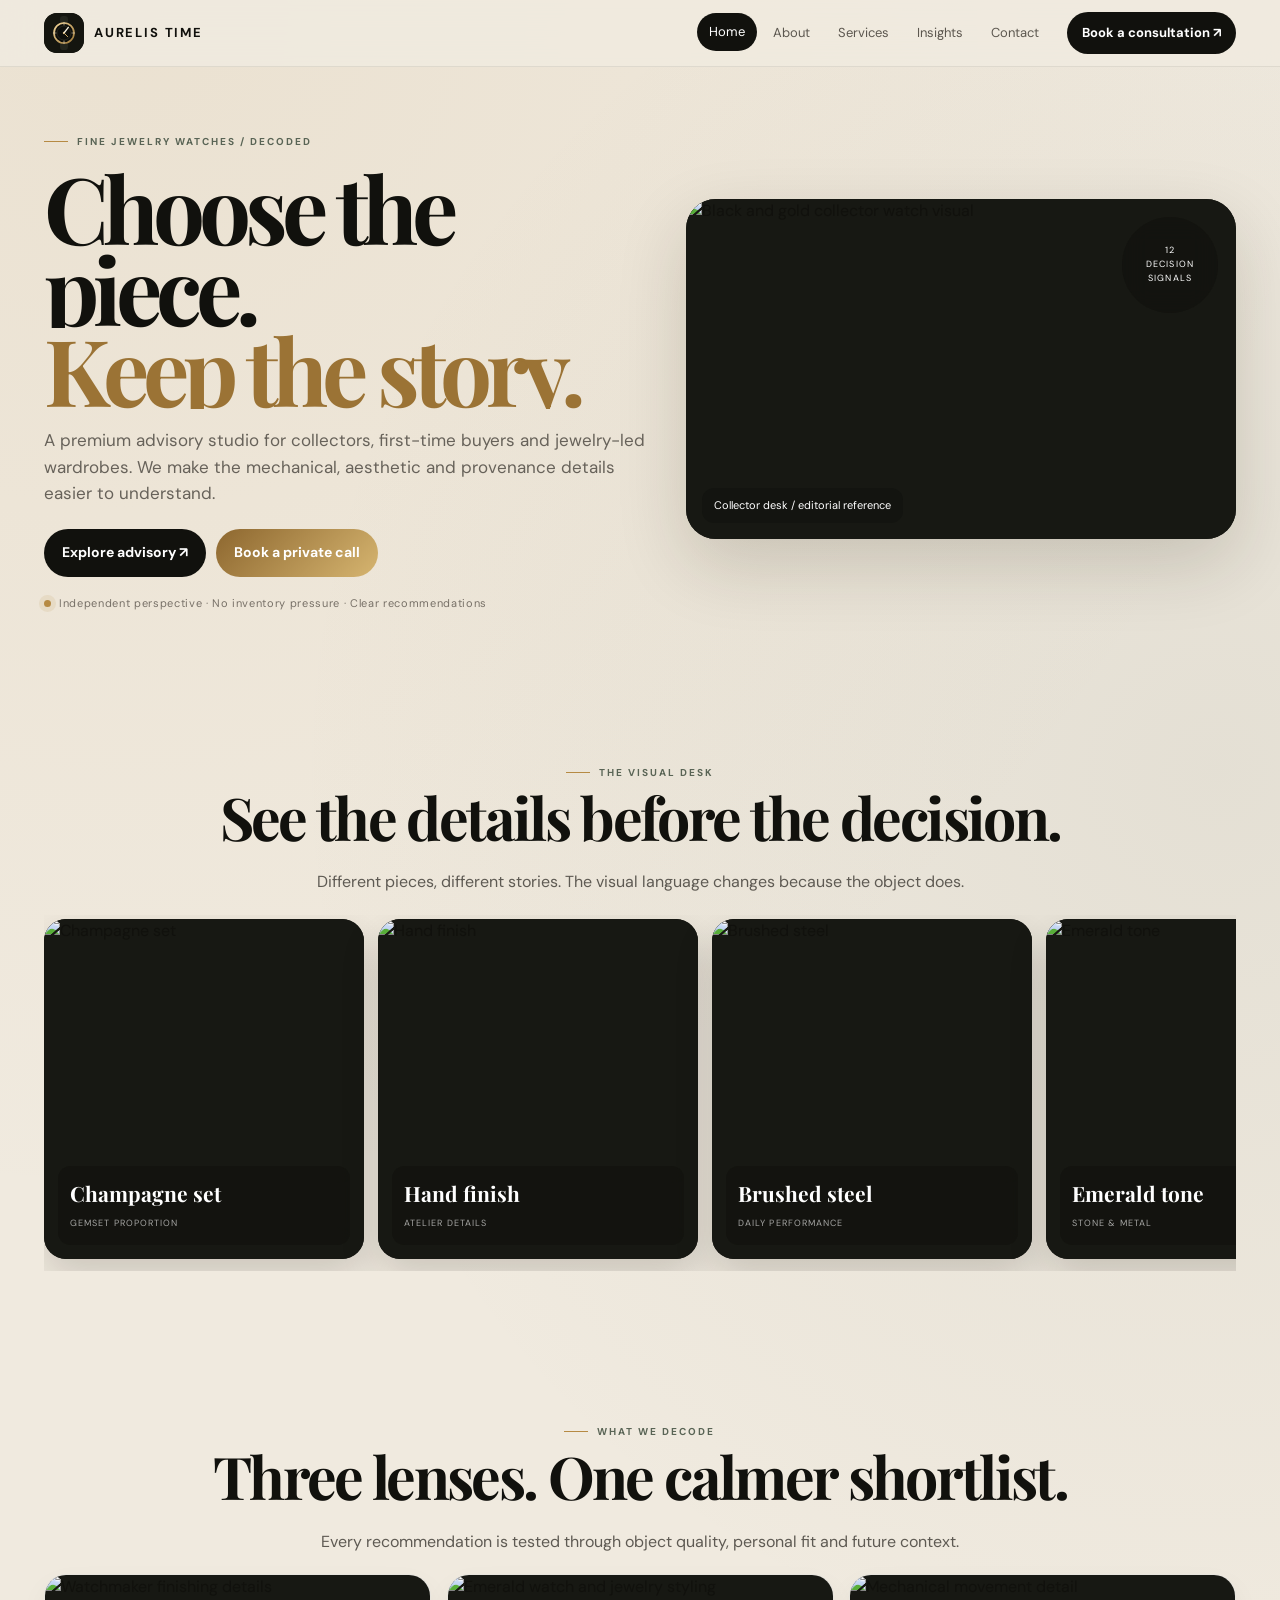
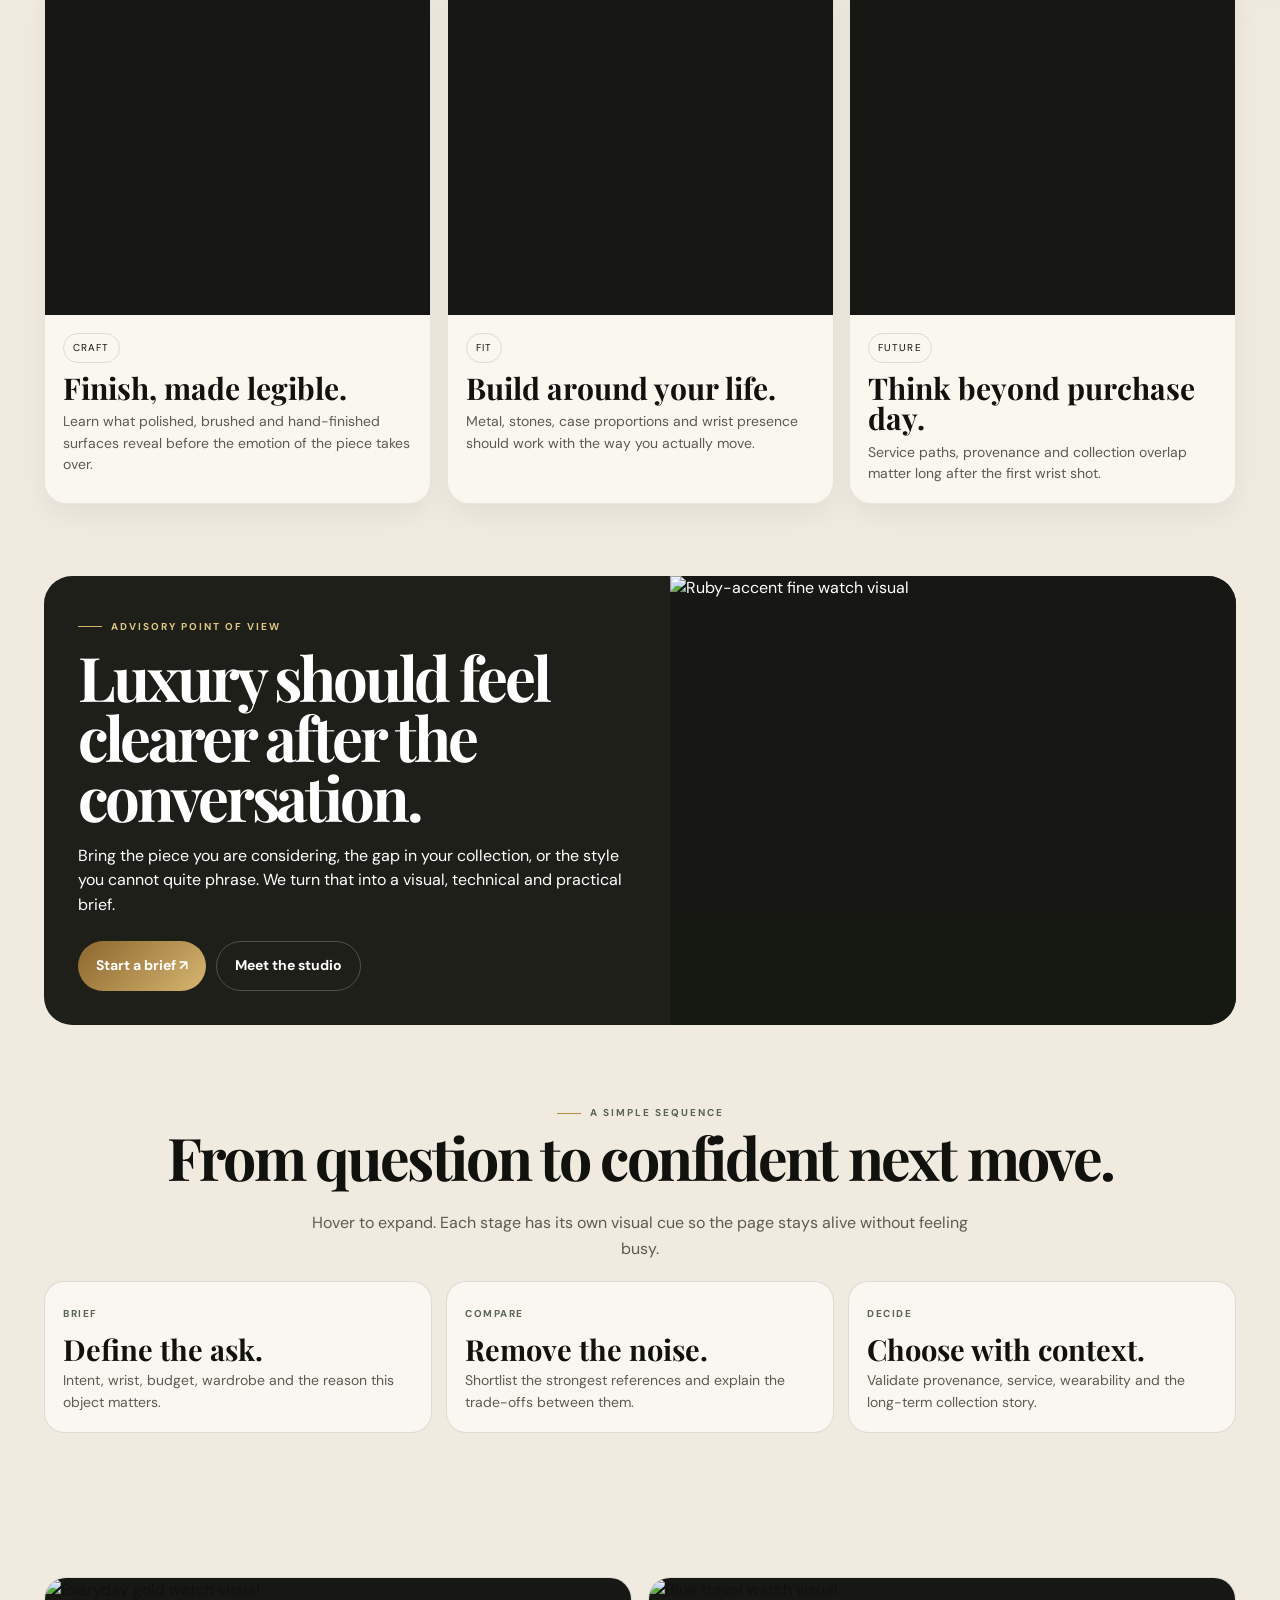
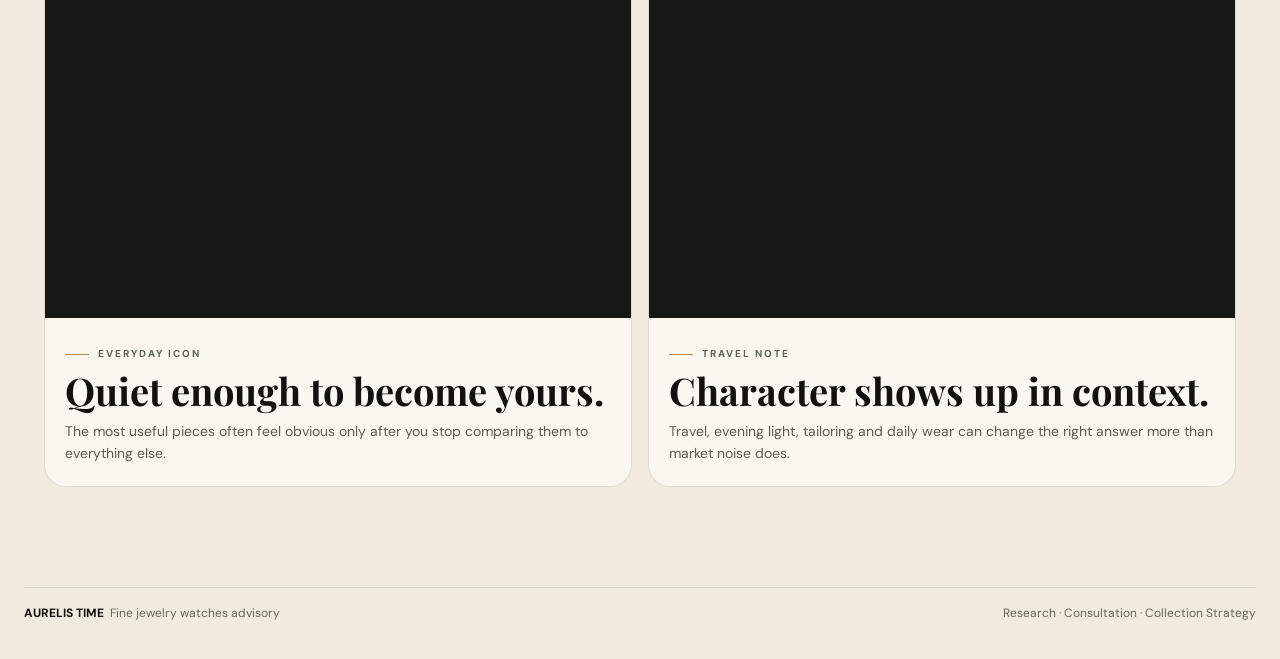
==== index.html @ 99f890ec "FirstCommit" ====
<!doctype html><html lang="en"><head><meta charset="utf-8"><meta name="viewport" content="width=device-width,initial-scale=1"><title>Fine Jewelry Watches Advisory — AURELIS TIME</title><meta name="description" content="Independent guidance for sourcing, technical review, jewelry pairing and long-horizon collection strategy."><link rel="icon" href="assets/favicon.svg" type="image/svg+xml"><link rel="stylesheet" href="styles.css"></head><body data-page="home"><header class="site-header"><div class="nav"><a class="brand" href="index.html"><span class="logo-mark"><img src="assets/favicon.svg" alt="AURELIS TIME logo" loading="lazy" decoding="async"></span><span>AURELIS TIME</span></a><button class="menu-btn" aria-label="Open menu">☰</button><nav class="nav-links"><a data-page="home" href="index.html">Home</a><a data-page="about" href="about.html">About</a><a data-page="services" href="services.html">Services</a><a data-page="insights" href="insights.html">Insights</a><a data-page="contact" href="contact.html">Contact</a></nav><a class="nav-cta" href="contact.html">Book a consultation ↗</a></div></header><main>
<section class="hero section"><div class="hero-copy"><div class="eyebrow">Fine jewelry watches / decoded</div><h1><span class="line"><span>Choose the piece.</span></span><span class="line"><span><em>Keep the story.</em></span></span></h1><p class="lede">A premium advisory studio for collectors, first-time buyers and jewelry-led wardrobes. We make the mechanical, aesthetic and provenance details easier to understand.</p><div class="actions"><a class="btn btn-dark" href="services.html">Explore advisory ↗</a><a class="btn btn-gold" href="contact.html">Book a private call</a></div><div class="micro-note"><span></span> Independent perspective · No inventory pressure · Clear recommendations</div></div><div class="hero-media"><img src="https://images.pexels.com/photos/6230455/pexels-photo-6230455.jpeg?cs=srgb&dl=pexels-mitchel-durfee-2310075-6230455.jpg&fm=jpg" alt="Black and gold collector watch visual" loading="lazy" decoding="async"><div class="hero-badge">12<br>decision<br>signals</div><div class="hero-note">Collector desk / editorial reference</div></div></section>

<section class="section rail-section"><div class="section-head centered"><div><div class="eyebrow">The visual desk</div><h2>See the details before the decision.</h2></div><p>Different pieces, different stories. The visual language changes because the object does.</p></div><div class="rail-shell"><div class="rail-track"><article class="rail-card"><img src="https://images.pexels.com/photos/9261534/pexels-photo-9261534.jpeg?cs=srgb&dl=pexels-vvs-440853-9261534.jpg&fm=jpg" alt="Champagne set" loading="lazy" decoding="async"><div class="rail-copy"><b>Champagne set</b><small>Gemset proportion</small></div></article><article class="rail-card"><img src="https://images.pexels.com/photos/8327807/pexels-photo-8327807.jpeg?cs=srgb&dl=pexels-tima-miroshnichenko-8327807.jpg&fm=jpg" alt="Hand finish" loading="lazy" decoding="async"><div class="rail-copy"><b>Hand finish</b><small>Atelier details</small></div></article><article class="rail-card"><img src="https://images.pexels.com/photos/17572540/pexels-photo-17572540.png?cs=srgb&dl=pexels-sirflynn-17572540.jpg&fm=jpg" alt="Brushed steel" loading="lazy" decoding="async"><div class="rail-copy"><b>Brushed steel</b><small>Daily performance</small></div></article><article class="rail-card"><img src="https://images.pexels.com/photos/36450789/pexels-photo-36450789.jpeg?cs=srgb&dl=pexels-atelierbyvineeth-36450789.jpg&fm=jpg" alt="Emerald tone" loading="lazy" decoding="async"><div class="rail-copy"><b>Emerald tone</b><small>Stone & metal</small></div></article><article class="rail-card"><img src="https://images.pexels.com/photos/15997560/pexels-photo-15997560.jpeg?cs=srgb&dl=pexels-valeriya-15997560.jpg&fm=jpg" alt="Moonphase" loading="lazy" decoding="async"><div class="rail-copy"><b>Moonphase</b><small>Complication study</small></div></article><article class="rail-card"><img src="https://images.pexels.com/photos/32025019/pexels-photo-32025019.jpeg?cs=srgb&dl=pexels-zay-small-2151143883-32025019.jpg&fm=jpg" alt="Linked bracelet" loading="lazy" decoding="async"><div class="rail-copy"><b>Linked bracelet</b><small>Jewelry context</small></div></article><article class="rail-card"><img src="https://images.pexels.com/photos/13155693/pexels-photo-13155693.jpeg?cs=srgb&dl=pexels-blaq1sensei-13155693.jpg&fm=jpg" alt="Sapphire sky" loading="lazy" decoding="async"><div class="rail-copy"><b>Sapphire sky</b><small>Travel personality</small></div></article><article class="rail-card"><img src="https://images.pexels.com/photos/8327868/pexels-photo-8327868.jpeg?cs=srgb&dl=pexels-tima-miroshnichenko-8327868.jpg&fm=jpg" alt="Open heart" loading="lazy" decoding="async"><div class="rail-copy"><b>Open heart</b><small>Mechanical depth</small></div></article></div></div></section>
<section class="section"><div class="section-head centered"><div><div class="eyebrow">What we decode</div><h2>Three lenses. One calmer shortlist.</h2></div><p>Every recommendation is tested through object quality, personal fit and future context.</p></div><div class="card-grid waterfall"><article class="card"><div class="image-wrap"><img src="https://images.pexels.com/photos/8327807/pexels-photo-8327807.jpeg?cs=srgb&dl=pexels-tima-miroshnichenko-8327807.jpg&fm=jpg" alt="Watchmaker finishing details" loading="lazy" decoding="async"></div><div class="card-body"><span class="chip">Craft</span><h3>Finish, made legible.</h3><p>Learn what polished, brushed and hand-finished surfaces reveal before the emotion of the piece takes over.</p></div></article><article class="card"><div class="image-wrap"><img src="https://images.pexels.com/photos/36450789/pexels-photo-36450789.jpeg?cs=srgb&dl=pexels-atelierbyvineeth-36450789.jpg&fm=jpg" alt="Emerald watch and jewelry styling" loading="lazy" decoding="async"></div><div class="card-body"><span class="chip">Fit</span><h3>Build around your life.</h3><p>Metal, stones, case proportions and wrist presence should work with the way you actually move.</p></div></article><article class="card"><div class="image-wrap"><img src="https://images.pexels.com/photos/8327868/pexels-photo-8327868.jpeg?cs=srgb&dl=pexels-tima-miroshnichenko-8327868.jpg&fm=jpg" alt="Mechanical movement detail" loading="lazy" decoding="async"></div><div class="card-body"><span class="chip">Future</span><h3>Think beyond purchase day.</h3><p>Service paths, provenance and collection overlap matter long after the first wrist shot.</p></div></article></div></section>

<section class="section dark-band"><div class="band-grid"><div><div class="eyebrow light">Advisory point of view</div><h2>Luxury should feel clearer after the conversation.</h2><p>Bring the piece you are considering, the gap in your collection, or the style you cannot quite phrase. We turn that into a visual, technical and practical brief.</p><div class="actions"><a class="btn btn-gold" href="contact.html">Start a brief ↗</a><a class="btn btn-outline-light" href="about.html">Meet the studio</a></div></div><div class="dark-image"><img src="https://images.pexels.com/photos/13039066/pexels-photo-13039066.jpeg?cs=srgb&dl=pexels-debraj-roy-2517540-13039066.jpg&fm=jpg" alt="Ruby-accent fine watch visual" loading="lazy" decoding="async"></div></div></section>

<section class="section"><div class="section-head centered"><div><div class="eyebrow">A simple sequence</div><h2>From question to confident next move.</h2></div><p>Hover to expand. Each stage has its own visual cue so the page stays alive without feeling busy.</p></div><div class="collapse"><article class="collapse-card"><div class="top"><b>Brief</b><h3>Define the ask.</h3><p>Intent, wrist, budget, wardrobe and the reason this object matters.</p></div><div class="fold"><img src="https://images.pexels.com/photos/35991499/pexels-photo-35991499.jpeg?cs=srgb&dl=pexels-ri-lens-2158095798-35991499.jpg&fm=jpg" alt="Minimal watch visual" loading="lazy" decoding="async"></div></article><article class="collapse-card"><div class="top"><b>Compare</b><h3>Remove the noise.</h3><p>Shortlist the strongest references and explain the trade-offs between them.</p></div><div class="fold"><img src="https://images.pexels.com/photos/9261533/pexels-photo-9261533.jpeg?cs=srgb&dl=pexels-vvs-440853-9261533.jpg&fm=jpg" alt="Platinum watch visual" loading="lazy" decoding="async"></div></article><article class="collapse-card"><div class="top"><b>Decide</b><h3>Choose with context.</h3><p>Validate provenance, service, wearability and the long-term collection story.</p></div><div class="fold"><img src="https://images.pexels.com/photos/20219005/pexels-photo-20219005.jpeg?cs=srgb&dl=pexels-mehmet-altintas-2149389644-20219005.jpg&fm=jpg" alt="Vintage watch visual" loading="lazy" decoding="async"></div></article></div></section>

<section class="section"><div class="split"><article class="split-panel"><div class="image-wrap"><img src="https://images.pexels.com/photos/14778525/pexels-photo-14778525.jpeg?cs=srgb&dl=pexels-pratik-prasad-3736245-14778525.jpg&fm=jpg" alt="Everyday gold watch visual" loading="lazy" decoding="async"></div><div class="copy"><div class="eyebrow">Everyday icon</div><h3>Quiet enough to become yours.</h3><p>The most useful pieces often feel obvious only after you stop comparing them to everything else.</p></div></article><article class="split-panel"><div class="image-wrap"><img src="https://images.pexels.com/photos/22032441/pexels-photo-22032441.jpeg?cs=srgb&dl=pexels-laura-chouette-104843-22032441.jpg&fm=jpg" alt="Blue travel watch visual" loading="lazy" decoding="async"></div><div class="copy"><div class="eyebrow">Travel note</div><h3>Character shows up in context.</h3><p>Travel, evening light, tailoring and daily wear can change the right answer more than market noise does.</p></div></article></div></section>
</main><footer><div class="foot"><div><b>AURELIS TIME</b><span>Fine jewelry watches advisory</span></div><div>Research · Consultation · Collection Strategy</div></div></footer><script src="app.js"></script></body></html>
---- styles.css ----
@import url('https://fonts.googleapis.com/css2?family=DM+Sans:wght@400;500;600;700&family=Playfair+Display:wght@500;600;700&display=swap');
:root{--ink:#11110d;--ink2:#1d1f18;--paper:#f0eadf;--panel:#faf7f0;--line:rgba(18,19,15,.12);--gold:#b68a43;--gold2:#e3c786;--olive:#596455;--muted:#6f6a62;--serif:'Playfair Display',Georgia,serif;--sans:'DM Sans',Arial,sans-serif;--ease:cubic-bezier(.19,1,.22,1)}
*{box-sizing:border-box}html{scroll-behavior:smooth}body{margin:0;background:radial-gradient(circle at 10% 0,rgba(182,138,67,.09),transparent 30%),radial-gradient(circle at 95% 20%,rgba(89,100,85,.08),transparent 28%),var(--paper);color:var(--ink);font-family:var(--sans);line-height:1.55;overflow-x:hidden}body:before{content:'';position:fixed;inset:0;pointer-events:none;opacity:.18;background-image:radial-gradient(rgba(18,19,15,.08) .65px,transparent .65px);background-size:14px 14px;z-index:-1}a{color:inherit;text-decoration:none}img{display:block;width:100%;height:340px;object-fit:cover;background:#171813} img[alt]{color:inherit}button,input,textarea,select{font:inherit}
.site-header{position:sticky;top:0;z-index:1000;background:rgba(240,234,223,.9);backdrop-filter:blur(18px);border-bottom:1px solid rgba(18,19,15,.08)}.nav{max-width:1240px;margin:auto;display:flex;align-items:center;gap:16px;padding:12px 24px}.brand{display:flex;align-items:center;gap:10px;font-size:13px;font-weight:700;letter-spacing:.14em}.logo-mark{width:40px;height:40px;border-radius:13px;overflow:hidden;display:block;flex:none}.logo-mark img{height:40px;object-fit:cover}.nav-links{margin-left:auto;display:flex;gap:4px}.nav-links a{padding:9px 12px;border-radius:999px;font-size:13px;color:#5c574f;transition:.25s var(--ease)}.nav-links a:hover,.nav-links a.active{background:var(--ink);color:#fff;transform:translateY(-1px)}.nav-cta{padding:11px 15px;border-radius:999px;background:var(--ink);color:#fff;font-weight:700;font-size:13px;position:relative;overflow:hidden}.nav-cta:after,.btn:after{content:'';position:absolute;inset:0;background:linear-gradient(115deg,transparent 20%,rgba(255,255,255,.28),transparent 70%);transform:translateX(-130%);transition:.8s var(--ease)}.nav-cta:hover:after,.btn:hover:after{transform:translateX(130%)}.menu-btn{display:none;border:1px solid var(--line);background:transparent;border-radius:12px;padding:9px 11px}
main{max-width:1240px;margin:auto;padding:0 24px}.section{padding:72px 0}.centered{text-align:center}.eyebrow{display:inline-flex;align-items:center;gap:9px;font-size:10px;text-transform:uppercase;letter-spacing:.2em;font-weight:700;color:var(--olive)}.eyebrow:before{content:'';width:24px;height:1px;background:var(--gold)}.eyebrow.light{color:#e5d3ad}.eyebrow.light:before{background:#d6b66d}
.hero{display:grid;grid-template-columns:1.05fr .95fr;gap:34px;align-items:center;padding-top:58px}.hero h1{font-family:var(--serif);font-size:clamp(62px,7.2vw,108px);line-height:.88;letter-spacing:-.065em;margin:16px 0 18px;max-width:720px}.line{display:block;overflow:hidden}.line>span{display:inline-block;animation:rise .95s var(--ease) both}.line:nth-child(2)>span{animation-delay:.12s}.hero h1 em{font-style:normal;color:#9b7335;position:relative}.hero h1 em:after{content:'';position:absolute;left:0;right:-8px;bottom:2px;height:9px;background:linear-gradient(90deg,transparent,rgba(227,199,134,.78),transparent);filter:blur(3px);animation:shine 3s ease-in-out infinite}.lede{max-width:660px;font-size:17px;color:#67625a}.actions{display:flex;gap:10px;flex-wrap:wrap;margin-top:23px}.btn{display:inline-flex;align-items:center;justify-content:center;padding:13px 18px;border-radius:999px;font-size:14px;font-weight:700;position:relative;overflow:hidden;transition:.28s var(--ease)}.btn:hover{transform:translateY(-3px)}.btn-dark{background:var(--ink);color:#fff}.btn-gold{background:linear-gradient(135deg,#8d672f,#d6b570);color:#fff}.btn-soft{background:rgba(255,255,255,.56);border:1px solid var(--line)}.btn-outline-light{color:#fff;border:1px solid rgba(255,255,255,.22);background:transparent}
.micro-note{margin-top:18px;font-size:11px;letter-spacing:.06em;color:#777067;display:flex;align-items:center;gap:8px}.micro-note span{width:7px;height:7px;border-radius:50%;background:var(--gold);box-shadow:0 0 0 5px rgba(182,138,67,.12)}.hero-media,.dark-image{position:relative;border-radius:30px;overflow:hidden;background:#161812;box-shadow:0 26px 70px rgba(38,29,14,.16)}.hero-media{height:340px}.hero-media img{height:340px}.hero-media:after,.dark-image:after,.image-wrap:after,.rail-card:after{content:'';position:absolute;inset:0;background:linear-gradient(120deg,transparent 20%,rgba(255,255,255,.16),transparent 65%);transform:translateX(-125%);animation:mediaSweep 6s ease-in-out infinite}.hero-badge{position:absolute;top:18px;right:18px;width:96px;height:96px;border-radius:50%;display:grid;place-items:center;text-align:center;background:rgba(18,19,15,.78);color:#fff;backdrop-filter:blur(12px);font-size:9px;text-transform:uppercase;letter-spacing:.12em;z-index:2}.hero-note{position:absolute;bottom:16px;left:16px;z-index:2;padding:9px 12px;border-radius:12px;background:rgba(18,19,15,.75);color:#fff;font-size:11px}
.page-hero{padding:68px 0 28px;display:flex;flex-direction:column;align-items:center;gap:12px}.page-hero h1{font-family:var(--serif);font-size:clamp(46px,6vw,88px);line-height:.95;letter-spacing:-.055em;margin:6px auto 0;max-width:1200px;white-space:nowrap;overflow:visible;text-wrap:balance}.page-hero p{max-width:720px;margin:0 auto;color:#5e5a53;font-size:16px;line-height:1.65}.page-hero.centered{text-align:center}
.section-head{display:flex;align-items:end;justify-content:space-between;gap:24px;margin-bottom:20px}.section-head.centered{align-items:center;flex-direction:column}.section-head h2{font-family:var(--serif);font-size:clamp(40px,4.6vw,68px);line-height:.98;letter-spacing:-.045em;margin:7px 0 0}.section-head p{max-width:430px;color:#5e5a53;margin:0;line-height:1.6}.section-head.centered p{max-width:680px}.card-grid{display:grid;grid-template-columns:repeat(3,1fr);gap:16px}.card{background:rgba(250,247,240,.96);border:1px solid rgba(18,19,15,.08);border-radius:22px;overflow:hidden;box-shadow:0 12px 28px rgba(35,27,16,.05);transition:.5s var(--ease)}.card:hover{transform:translateY(-8px);box-shadow:0 26px 54px rgba(35,27,16,.14)}.image-wrap{overflow:hidden;position:relative}.image-wrap img{height:340px;transition:transform .9s var(--ease)}.card:hover .image-wrap img,.split-panel:hover .image-wrap img{transform:scale(1.05)}.card-body{padding:18px;color:var(--ink)}.chip{display:inline-flex;padding:6px 9px;border:1px solid var(--line);border-radius:999px;text-transform:uppercase;letter-spacing:.11em;font-size:10px;margin-bottom:10px}.card h3,.split-panel h3{font-family:var(--serif);font-size:30px;line-height:1.02;margin:0 0 8px}.card p,.split-panel p{margin:0;color:#6d685f;font-size:14px}
.waterfall .card{opacity:1;transform:translateY(26px) scale(.99)}.waterfall.show .card{animation:fall .85s var(--ease) forwards}.waterfall.show .card:nth-child(2){animation-delay:.08s}.waterfall.show .card:nth-child(3){animation-delay:.16s}.waterfall.show .card:nth-child(4){animation-delay:.24s}.waterfall.show .card:nth-child(5){animation-delay:.32s}.waterfall.show .card:nth-child(6){animation-delay:.4s}
.rail-shell{overflow:hidden;padding:4px 0 12px}.rail-track{display:flex;gap:14px;width:max-content;animation:rail 34s linear infinite}.rail-shell:hover .rail-track{animation-play-state:paused}.rail-card{position:relative;width:320px;flex:0 0 auto;border-radius:22px;overflow:hidden;background:#11120f;box-shadow:0 18px 38px rgba(26,20,10,.16)}.rail-card img{height:340px;transition:transform 1s var(--ease)}.rail-card:hover img{transform:scale(1.05)}.rail-copy{position:absolute;left:14px;right:14px;bottom:14px;padding:11px 12px;border-radius:13px;background:rgba(18,19,15,.72);color:#fff;backdrop-filter:blur(10px);z-index:2}.rail-copy b{display:block;font-family:var(--serif);font-size:21px}.rail-copy small{font-size:9px;letter-spacing:.12em;text-transform:uppercase;color:rgba(255,255,255,.62)}
.dark-band{background:var(--ink2);color:#fff;border-radius:28px;overflow:hidden;padding:0}.band-grid{display:grid;grid-template-columns:1.05fr .95fr;min-height:340px}.band-grid>div:first-child{padding:34px}.band-grid h2{font-family:var(--serif);font-size:clamp(42px,4.8vw,70px);line-height:.98;letter-spacing:-.05em;margin:12px 0 14px}.band-grid p{color:rgba(255,255,255,.68);max-width:650px}.dark-image{border-radius:0;box-shadow:none}.dark-image img{height:340px}.split{display:grid;grid-template-columns:1fr 1fr;gap:16px}.split-panel{background:var(--panel);border:1px solid var(--line);border-radius:22px;overflow:hidden}.split-panel .copy{padding:20px 20px 22px;color:var(--ink)}.split-panel h3{font-size:38px;margin:10px 0}.split-panel img{height:340px}
.collapse{display:grid;grid-template-columns:repeat(3,1fr);gap:14px}.collapse.four{grid-template-columns:repeat(4,1fr)}.collapse-card{background:var(--panel);border:1px solid var(--line);border-radius:20px;overflow:hidden;transition:.5s var(--ease)}.collapse-card:hover{transform:translateY(-5px)}.collapse-card .top{padding:18px}.collapse-card .top b{font-size:10px;text-transform:uppercase;letter-spacing:.15em;color:var(--olive)}.collapse-card h3{font-family:var(--serif);font-size:29px;line-height:1;margin:10px 0 6px}.collapse-card p{margin:0;color:#6d685f;font-size:14px}.fold{height:0;overflow:hidden;transition:height .65s var(--ease)}.collapse-card:hover .fold{height:340px}.fold img{height:340px}
.center-stage{display:grid;grid-template-columns:1fr 1fr;gap:16px;align-items:center}.center-stage .stage-copy{padding:0 8px}.center-stage h2{font-family:var(--serif);font-size:clamp(42px,4.8vw,70px);line-height:.98;margin:10px 0}.center-stage img{height:340px;border-radius:26px}.dark-stage{padding:34px;color:#fff}.dark-stage img{border-radius:22px}
.contact-grid{display:grid;grid-template-columns:1fr 1.2fr;gap:16px}.contact-card{background:var(--ink2);color:#fff;border-radius:22px;padding:28px}.contact-card h2{font-family:var(--serif);font-size:48px;line-height:1;margin:10px 0 22px}.contact-item{padding:15px 0;border-top:1px solid rgba(255,255,255,.1);display:flex;flex-direction:column}.contact-item small{color:#d5bf92;text-transform:uppercase;letter-spacing:.14em;font-size:9px;margin-bottom:4px}.contact-form{background:var(--panel);border:1px solid var(--line);border-radius:22px;padding:28px}.form-grid{display:grid;grid-template-columns:1fr 1fr;gap:14px}.field{display:flex;flex-direction:column;gap:6px}.field.full{grid-column:1/-1}.field label{font-size:11px;text-transform:uppercase;letter-spacing:.12em;color:#6d685f}.field input,.field textarea,.field select{border:1px solid rgba(18,19,15,.12);background:#fffdf8;border-radius:13px;padding:12px 13px;outline:none}.field textarea{min-height:150px;resize:vertical}.map{height:340px;border-radius:22px;overflow:hidden;margin-top:16px;border:1px solid var(--line)}.map iframe{width:100%;height:100%;border:0}
footer{padding:28px 24px 36px}.foot{max-width:1240px;margin:auto;border-top:1px solid var(--line);padding-top:16px;display:flex;justify-content:space-between;gap:14px;font-size:12px;color:#69645c}.foot b{color:var(--ink)}.foot span{margin-left:6px}
.reveal,.reveal-left,.reveal-right{opacity:1;transition:opacity .75s var(--ease),transform .75s var(--ease)}.reveal{transform:translateY(38px)}.reveal-left{transform:translateX(-46px)}.reveal-right{transform:translateX(46px)}.reveal.show,.reveal-left.show,.reveal-right.show{opacity:1;transform:none}
@keyframes rise{from{opacity:0;transform:translateY(48px);filter:blur(10px)}to{opacity:1;transform:none;filter:none}}@keyframes shine{0%,100%{transform:translateX(-15%);opacity:.2}50%{transform:translateX(15%);opacity:1}}@keyframes mediaSweep{0%,54%{transform:translateX(-125%)}70%,100%{transform:translateX(125%)}}@keyframes fall{to{opacity:1;transform:none}}@keyframes rail{from{transform:translateX(0)}to{transform:translateX(-50%)}}
@media(max-width:980px){.nav-links{display:none;position:absolute;top:64px;left:16px;right:16px;background:rgba(240,234,223,.97);padding:10px;border:1px solid var(--line);border-radius:16px;box-shadow:0 18px 40px rgba(26,20,10,.12);flex-direction:column}.nav-links.open{display:flex}.menu-btn{display:block;margin-left:auto}.nav-cta{display:none}.hero,.split,.band-grid,.center-stage,.contact-grid{grid-template-columns:1fr}.card-grid{grid-template-columns:1fr 1fr}.collapse,.collapse.four{grid-template-columns:1fr 1fr}.hero-media{order:-1}.page-hero h1{white-space:normal}.page-hero{padding-top:56px}.dark-image,.hero-media{border-radius:24px}.hero-media,.dark-image,.dark-image img{height:340px}}
@media(max-width:680px){main{padding:0 16px}.section{padding:52px 0}.nav{padding:10px 16px}.brand span:last-child{display:none}.hero h1{font-size:clamp(48px,15vw,76px)}.hero{padding-top:36px}.card-grid,.collapse,.collapse.four,.form-grid{grid-template-columns:1fr}.rail-card{width:280px}.section-head h2,.band-grid h2,.center-stage h2{font-size:44px}.page-hero h1{font-size:50px}.contact-card h2{font-size:42px}.foot{flex-direction:column}.hero-media,.hero-media img,.dark-image,.dark-image img,.image-wrap img,.map,.split-panel img,.center-stage img{height:340px}.collapse-card:hover .fold{height:340px}}
@media(prefers-reduced-motion:reduce){html{scroll-behavior:auto}.line>span,.hero h1 em:after,.hero-media:after,.dark-image:after,.image-wrap:after,.rail-card:after{animation:none}.rail-track{animation:none;overflow:auto}.waterfall .card,.reveal,.reveal-left,.reveal-right{opacity:1;transform:none}}

/* Final readability pass */
.page-hero.centered{color:var(--ink);text-align:center}
.section-head h2,.band-grid h2,.center-stage h2,.card h3,.split-panel h3,.collapse-card h3{color:var(--ink)}
.dark-band h2,.dark-band p,.dark-stage h2,.dark-stage p{color:#fff}
.dark-band .eyebrow{color:var(--gold2)}
.card-body p,.split-panel p,.collapse-card p,.stage-copy p{color:#5e5a53}
.btn{display:inline-flex;align-items:center;justify-content:center;min-height:46px;white-space:nowrap;position:relative;z-index:2}
.hero-copy,.hero-media,.section-head,.card,.split-panel,.collapse-card,.band-grid,.center-stage,.contact-card,.contact-form{min-width:0}
.hero-copy{position:relative;z-index:3}
.hero-copy h1{position:relative;z-index:3}
.hero-media{position:relative;z-index:1}
@media(max-width:980px){.page-hero h1{white-space:normal}.page-hero p{padding:0 16px}.hero-copy h1{overflow:visible}}
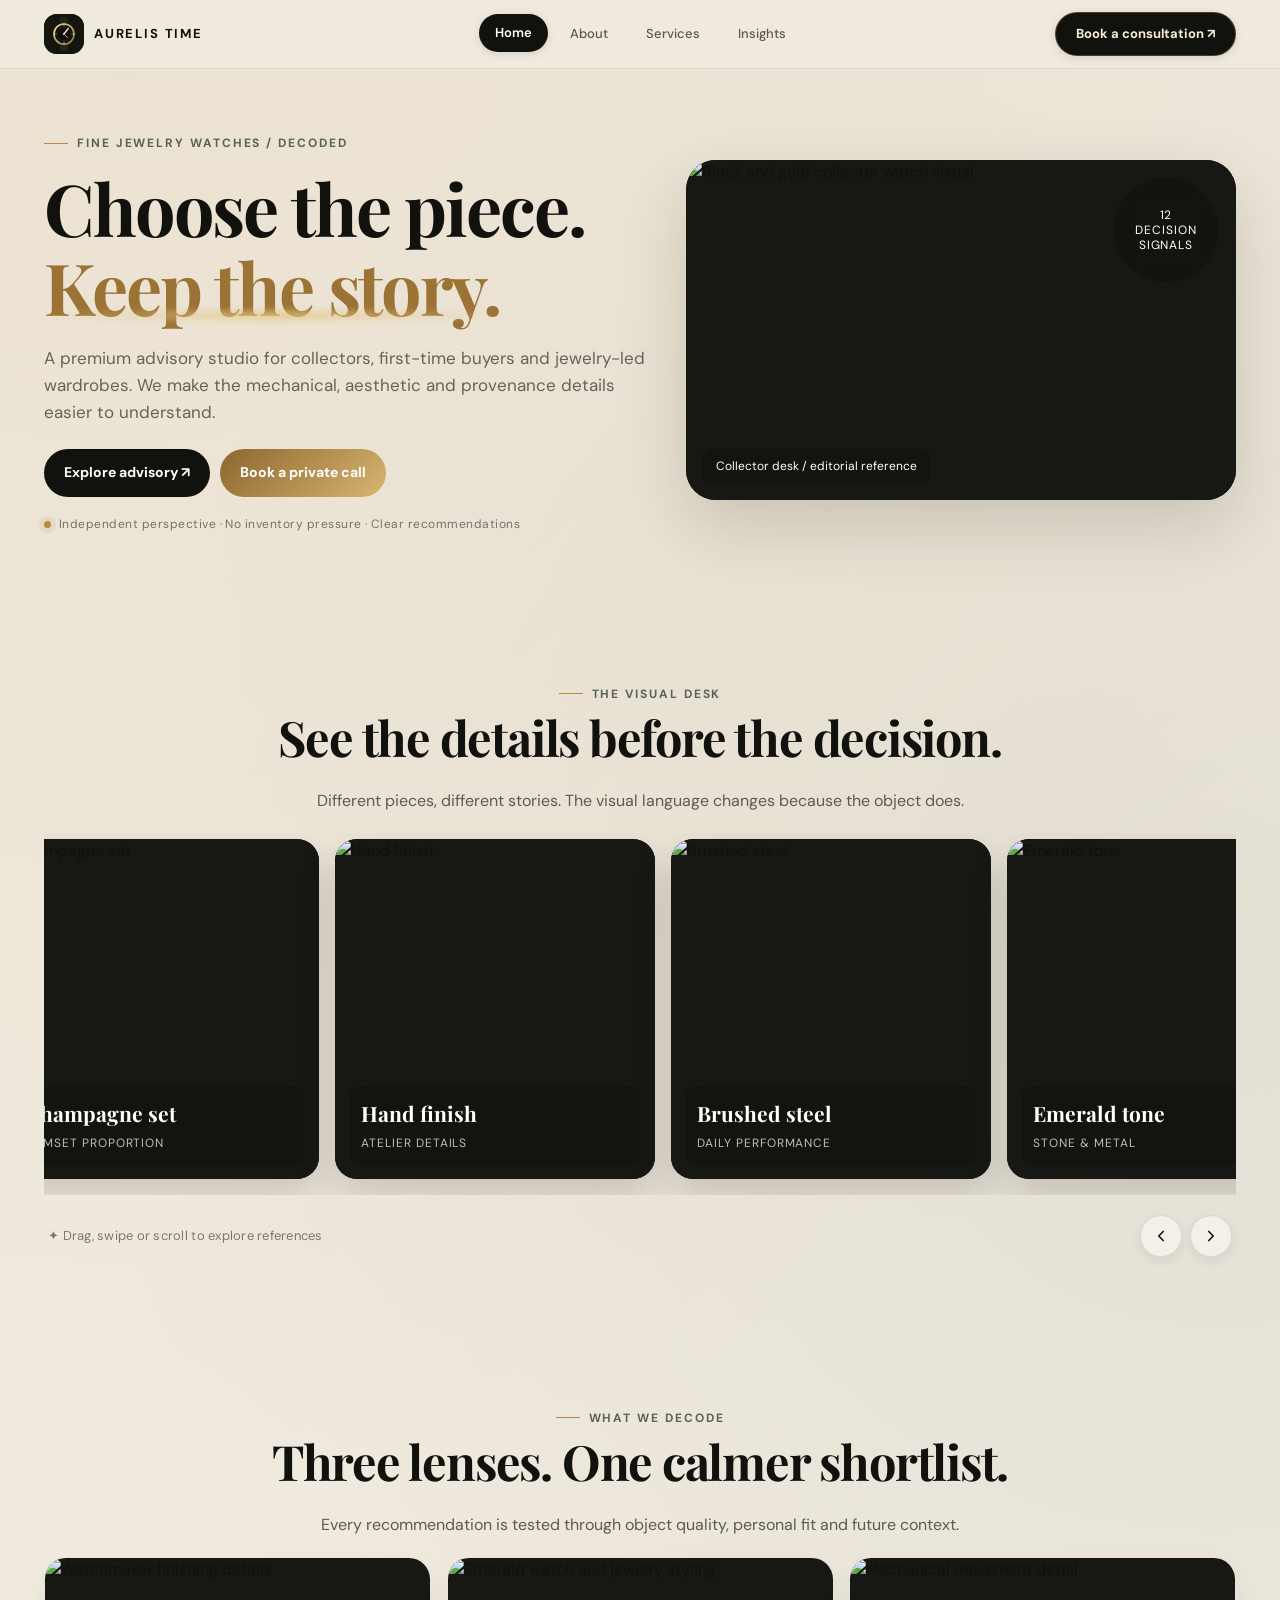
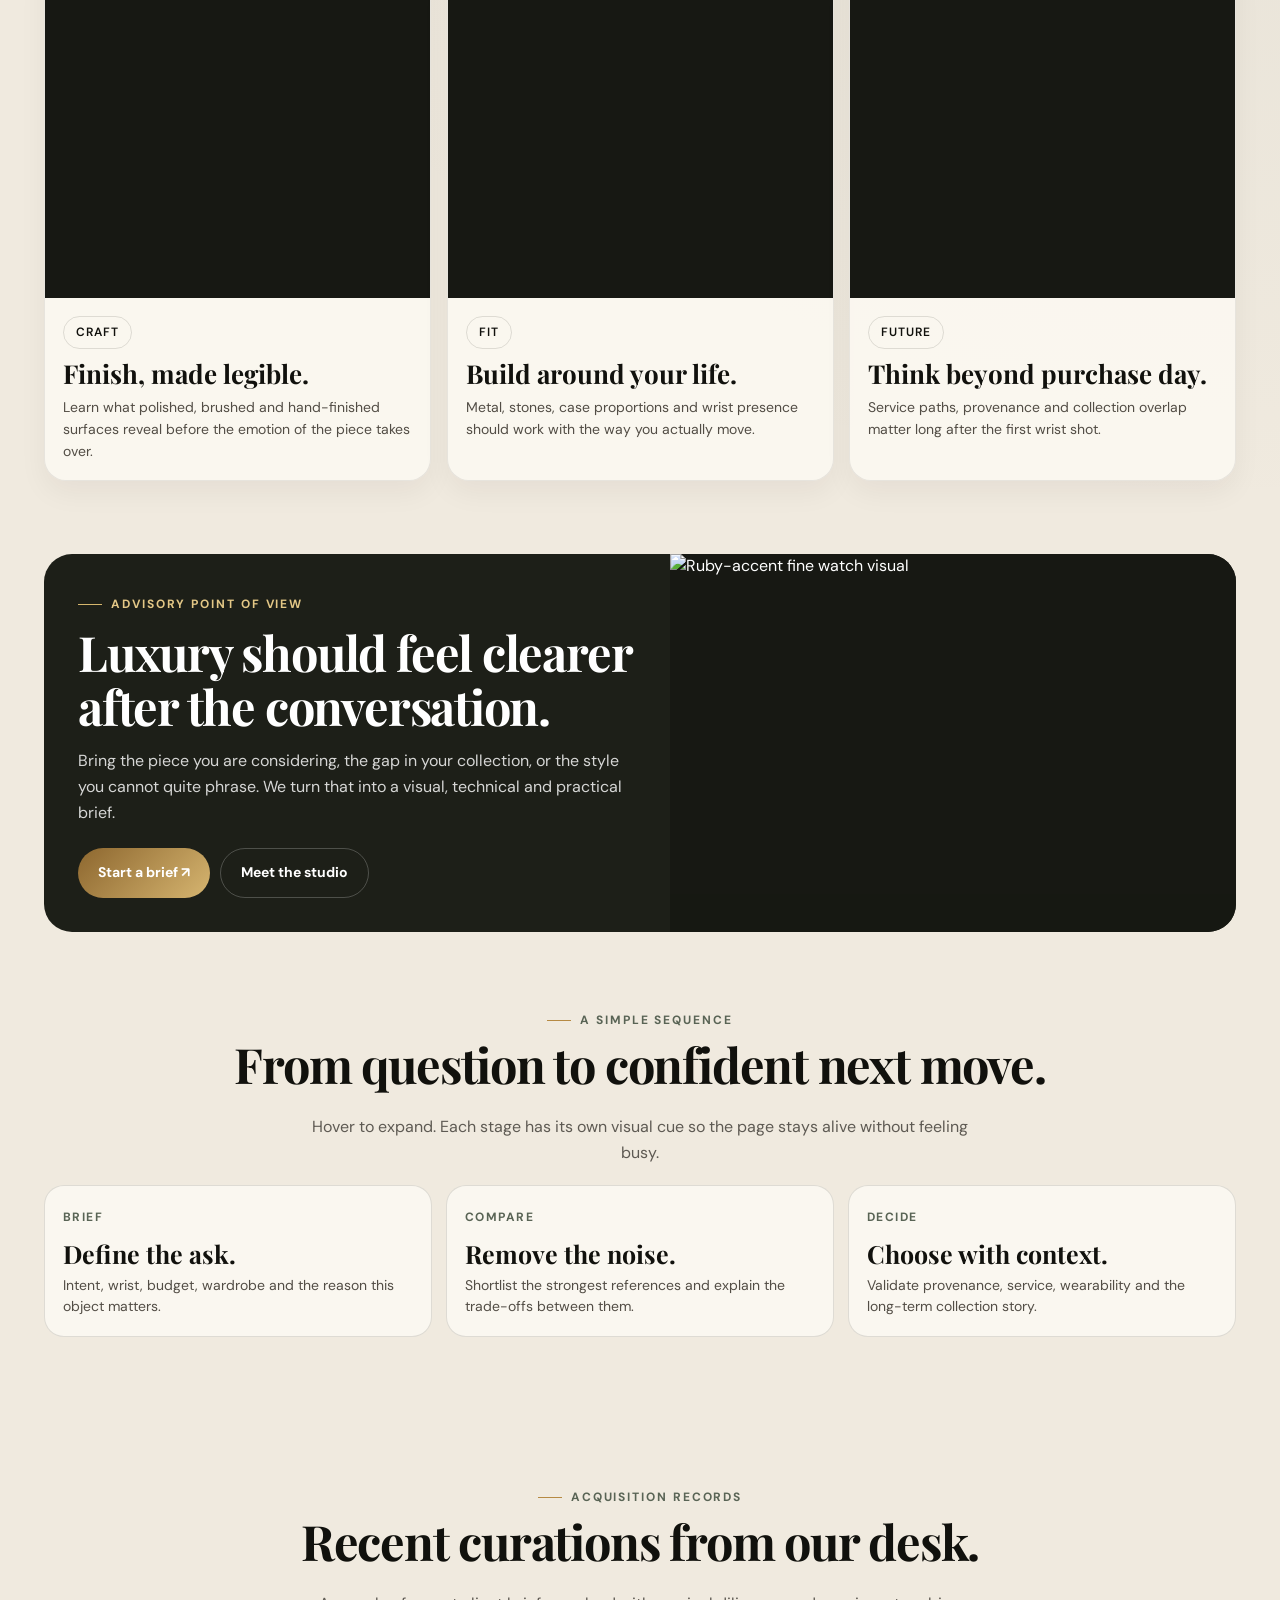
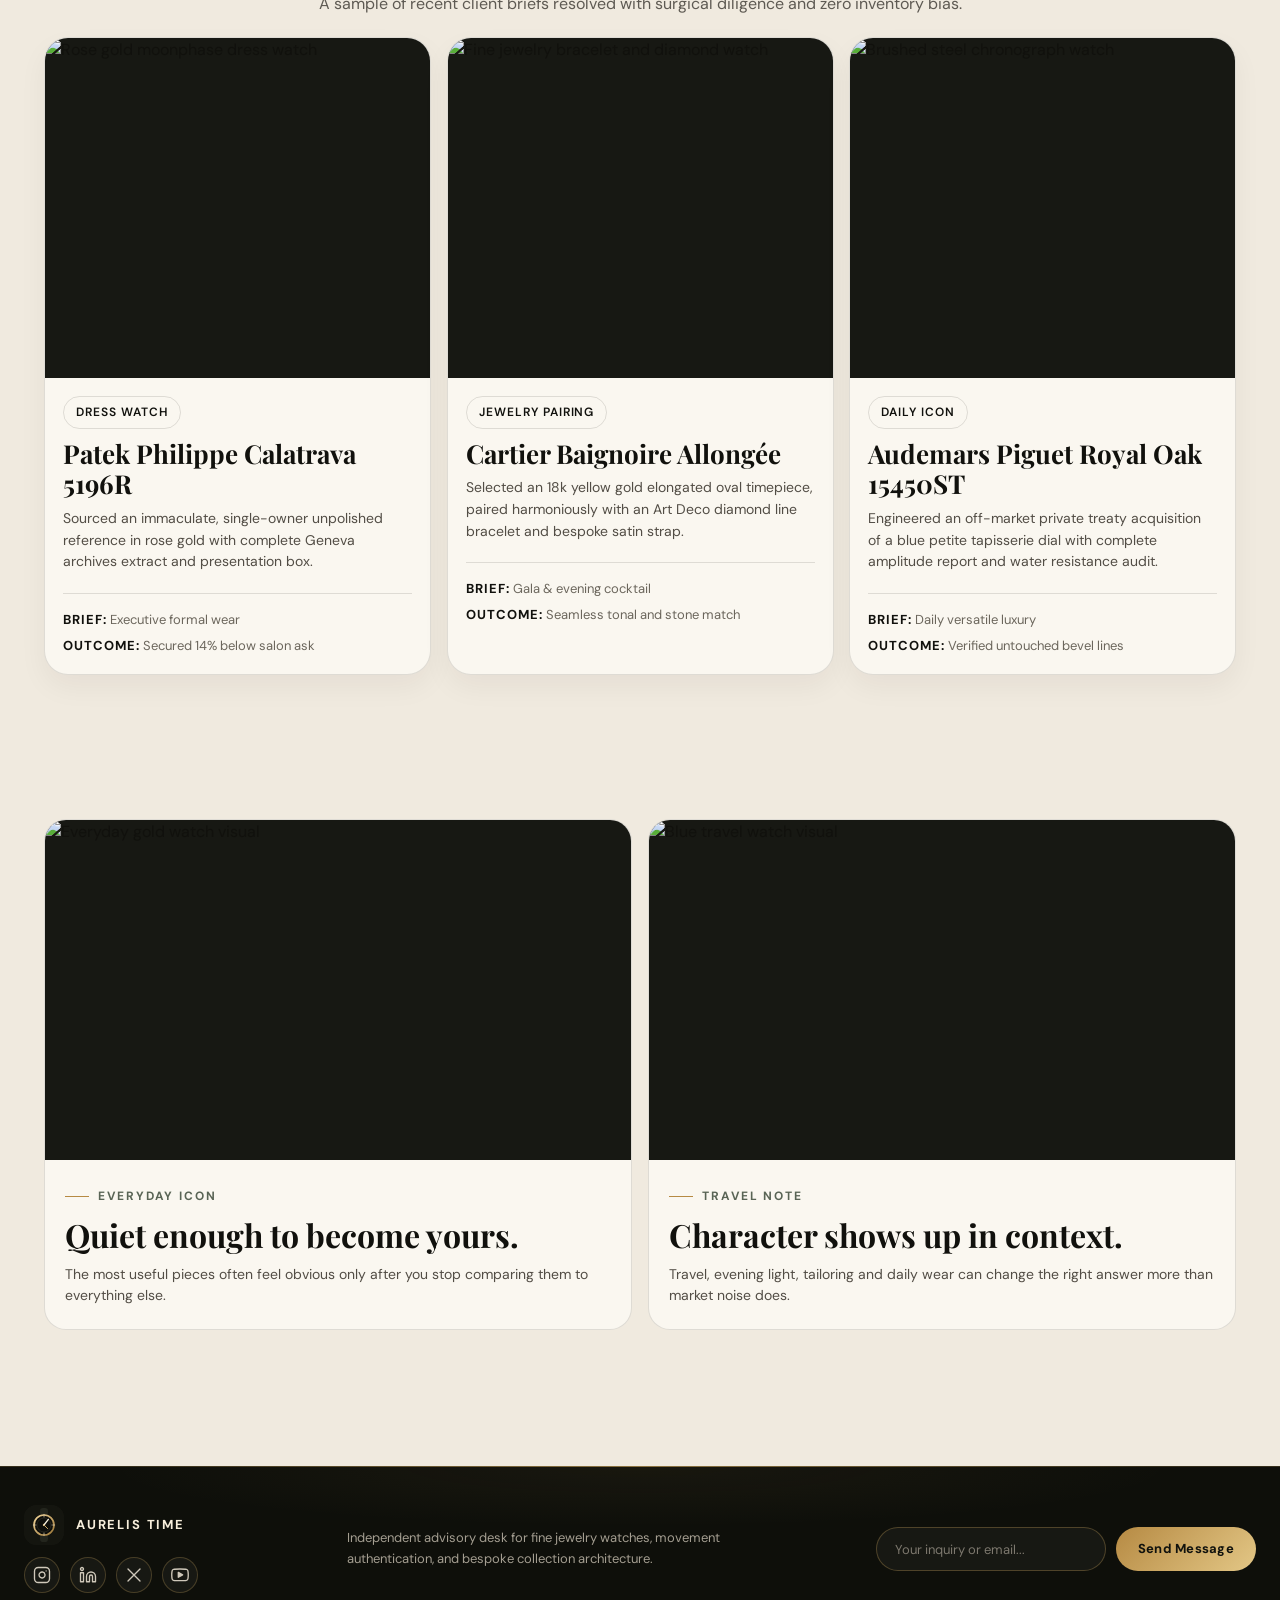
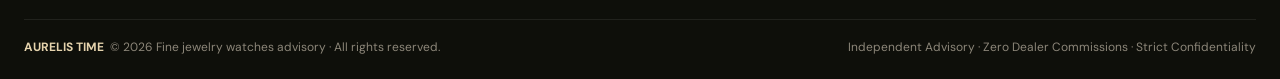
==== commit e67041bc: "Refine mobile layout, card alignments, text legibility, and global advisory locations" ====
--- a/index.html
+++ b/index.html
@@ -1,12 +1,333 @@
-<!doctype html><html lang="en"><head><meta charset="utf-8"><meta name="viewport" content="width=device-width,initial-scale=1"><title>Fine Jewelry Watches Advisory — AURELIS TIME</title><meta name="description" content="Independent guidance for sourcing, technical review, jewelry pairing and long-horizon collection strategy."><link rel="icon" href="assets/favicon.svg" type="image/svg+xml"><link rel="stylesheet" href="styles.css"></head><body data-page="home"><header class="site-header"><div class="nav"><a class="brand" href="index.html"><span class="logo-mark"><img src="assets/favicon.svg" alt="AURELIS TIME logo" loading="lazy" decoding="async"></span><span>AURELIS TIME</span></a><button class="menu-btn" aria-label="Open menu">☰</button><nav class="nav-links"><a data-page="home" href="index.html">Home</a><a data-page="about" href="about.html">About</a><a data-page="services" href="services.html">Services</a><a data-page="insights" href="insights.html">Insights</a><a data-page="contact" href="contact.html">Contact</a></nav><a class="nav-cta" href="contact.html">Book a consultation ↗</a></div></header><main>
-<section class="hero section"><div class="hero-copy"><div class="eyebrow">Fine jewelry watches / decoded</div><h1><span class="line"><span>Choose the piece.</span></span><span class="line"><span><em>Keep the story.</em></span></span></h1><p class="lede">A premium advisory studio for collectors, first-time buyers and jewelry-led wardrobes. We make the mechanical, aesthetic and provenance details easier to understand.</p><div class="actions"><a class="btn btn-dark" href="services.html">Explore advisory ↗</a><a class="btn btn-gold" href="contact.html">Book a private call</a></div><div class="micro-note"><span></span> Independent perspective · No inventory pressure · Clear recommendations</div></div><div class="hero-media"><img src="https://images.pexels.com/photos/6230455/pexels-photo-6230455.jpeg?cs=srgb&dl=pexels-mitchel-durfee-2310075-6230455.jpg&fm=jpg" alt="Black and gold collector watch visual" loading="lazy" decoding="async"><div class="hero-badge">12<br>decision<br>signals</div><div class="hero-note">Collector desk / editorial reference</div></div></section>
-
-<section class="section rail-section"><div class="section-head centered"><div><div class="eyebrow">The visual desk</div><h2>See the details before the decision.</h2></div><p>Different pieces, different stories. The visual language changes because the object does.</p></div><div class="rail-shell"><div class="rail-track"><article class="rail-card"><img src="https://images.pexels.com/photos/9261534/pexels-photo-9261534.jpeg?cs=srgb&dl=pexels-vvs-440853-9261534.jpg&fm=jpg" alt="Champagne set" loading="lazy" decoding="async"><div class="rail-copy"><b>Champagne set</b><small>Gemset proportion</small></div></article><article class="rail-card"><img src="https://images.pexels.com/photos/8327807/pexels-photo-8327807.jpeg?cs=srgb&dl=pexels-tima-miroshnichenko-8327807.jpg&fm=jpg" alt="Hand finish" loading="lazy" decoding="async"><div class="rail-copy"><b>Hand finish</b><small>Atelier details</small></div></article><article class="rail-card"><img src="https://images.pexels.com/photos/17572540/pexels-photo-17572540.png?cs=srgb&dl=pexels-sirflynn-17572540.jpg&fm=jpg" alt="Brushed steel" loading="lazy" decoding="async"><div class="rail-copy"><b>Brushed steel</b><small>Daily performance</small></div></article><article class="rail-card"><img src="https://images.pexels.com/photos/36450789/pexels-photo-36450789.jpeg?cs=srgb&dl=pexels-atelierbyvineeth-36450789.jpg&fm=jpg" alt="Emerald tone" loading="lazy" decoding="async"><div class="rail-copy"><b>Emerald tone</b><small>Stone & metal</small></div></article><article class="rail-card"><img src="https://images.pexels.com/photos/15997560/pexels-photo-15997560.jpeg?cs=srgb&dl=pexels-valeriya-15997560.jpg&fm=jpg" alt="Moonphase" loading="lazy" decoding="async"><div class="rail-copy"><b>Moonphase</b><small>Complication study</small></div></article><article class="rail-card"><img src="https://images.pexels.com/photos/32025019/pexels-photo-32025019.jpeg?cs=srgb&dl=pexels-zay-small-2151143883-32025019.jpg&fm=jpg" alt="Linked bracelet" loading="lazy" decoding="async"><div class="rail-copy"><b>Linked bracelet</b><small>Jewelry context</small></div></article><article class="rail-card"><img src="https://images.pexels.com/photos/13155693/pexels-photo-13155693.jpeg?cs=srgb&dl=pexels-blaq1sensei-13155693.jpg&fm=jpg" alt="Sapphire sky" loading="lazy" decoding="async"><div class="rail-copy"><b>Sapphire sky</b><small>Travel personality</small></div></article><article class="rail-card"><img src="https://images.pexels.com/photos/8327868/pexels-photo-8327868.jpeg?cs=srgb&dl=pexels-tima-miroshnichenko-8327868.jpg&fm=jpg" alt="Open heart" loading="lazy" decoding="async"><div class="rail-copy"><b>Open heart</b><small>Mechanical depth</small></div></article></div></div></section>
-<section class="section"><div class="section-head centered"><div><div class="eyebrow">What we decode</div><h2>Three lenses. One calmer shortlist.</h2></div><p>Every recommendation is tested through object quality, personal fit and future context.</p></div><div class="card-grid waterfall"><article class="card"><div class="image-wrap"><img src="https://images.pexels.com/photos/8327807/pexels-photo-8327807.jpeg?cs=srgb&dl=pexels-tima-miroshnichenko-8327807.jpg&fm=jpg" alt="Watchmaker finishing details" loading="lazy" decoding="async"></div><div class="card-body"><span class="chip">Craft</span><h3>Finish, made legible.</h3><p>Learn what polished, brushed and hand-finished surfaces reveal before the emotion of the piece takes over.</p></div></article><article class="card"><div class="image-wrap"><img src="https://images.pexels.com/photos/36450789/pexels-photo-36450789.jpeg?cs=srgb&dl=pexels-atelierbyvineeth-36450789.jpg&fm=jpg" alt="Emerald watch and jewelry styling" loading="lazy" decoding="async"></div><div class="card-body"><span class="chip">Fit</span><h3>Build around your life.</h3><p>Metal, stones, case proportions and wrist presence should work with the way you actually move.</p></div></article><article class="card"><div class="image-wrap"><img src="https://images.pexels.com/photos/8327868/pexels-photo-8327868.jpeg?cs=srgb&dl=pexels-tima-miroshnichenko-8327868.jpg&fm=jpg" alt="Mechanical movement detail" loading="lazy" decoding="async"></div><div class="card-body"><span class="chip">Future</span><h3>Think beyond purchase day.</h3><p>Service paths, provenance and collection overlap matter long after the first wrist shot.</p></div></article></div></section>
-
-<section class="section dark-band"><div class="band-grid"><div><div class="eyebrow light">Advisory point of view</div><h2>Luxury should feel clearer after the conversation.</h2><p>Bring the piece you are considering, the gap in your collection, or the style you cannot quite phrase. We turn that into a visual, technical and practical brief.</p><div class="actions"><a class="btn btn-gold" href="contact.html">Start a brief ↗</a><a class="btn btn-outline-light" href="about.html">Meet the studio</a></div></div><div class="dark-image"><img src="https://images.pexels.com/photos/13039066/pexels-photo-13039066.jpeg?cs=srgb&dl=pexels-debraj-roy-2517540-13039066.jpg&fm=jpg" alt="Ruby-accent fine watch visual" loading="lazy" decoding="async"></div></div></section>
-
-<section class="section"><div class="section-head centered"><div><div class="eyebrow">A simple sequence</div><h2>From question to confident next move.</h2></div><p>Hover to expand. Each stage has its own visual cue so the page stays alive without feeling busy.</p></div><div class="collapse"><article class="collapse-card"><div class="top"><b>Brief</b><h3>Define the ask.</h3><p>Intent, wrist, budget, wardrobe and the reason this object matters.</p></div><div class="fold"><img src="https://images.pexels.com/photos/35991499/pexels-photo-35991499.jpeg?cs=srgb&dl=pexels-ri-lens-2158095798-35991499.jpg&fm=jpg" alt="Minimal watch visual" loading="lazy" decoding="async"></div></article><article class="collapse-card"><div class="top"><b>Compare</b><h3>Remove the noise.</h3><p>Shortlist the strongest references and explain the trade-offs between them.</p></div><div class="fold"><img src="https://images.pexels.com/photos/9261533/pexels-photo-9261533.jpeg?cs=srgb&dl=pexels-vvs-440853-9261533.jpg&fm=jpg" alt="Platinum watch visual" loading="lazy" decoding="async"></div></article><article class="collapse-card"><div class="top"><b>Decide</b><h3>Choose with context.</h3><p>Validate provenance, service, wearability and the long-term collection story.</p></div><div class="fold"><img src="https://images.pexels.com/photos/20219005/pexels-photo-20219005.jpeg?cs=srgb&dl=pexels-mehmet-altintas-2149389644-20219005.jpg&fm=jpg" alt="Vintage watch visual" loading="lazy" decoding="async"></div></article></div></section>
-
-<section class="section"><div class="split"><article class="split-panel"><div class="image-wrap"><img src="https://images.pexels.com/photos/14778525/pexels-photo-14778525.jpeg?cs=srgb&dl=pexels-pratik-prasad-3736245-14778525.jpg&fm=jpg" alt="Everyday gold watch visual" loading="lazy" decoding="async"></div><div class="copy"><div class="eyebrow">Everyday icon</div><h3>Quiet enough to become yours.</h3><p>The most useful pieces often feel obvious only after you stop comparing them to everything else.</p></div></article><article class="split-panel"><div class="image-wrap"><img src="https://images.pexels.com/photos/22032441/pexels-photo-22032441.jpeg?cs=srgb&dl=pexels-laura-chouette-104843-22032441.jpg&fm=jpg" alt="Blue travel watch visual" loading="lazy" decoding="async"></div><div class="copy"><div class="eyebrow">Travel note</div><h3>Character shows up in context.</h3><p>Travel, evening light, tailoring and daily wear can change the right answer more than market noise does.</p></div></article></div></section>
-</main><footer><div class="foot"><div><b>AURELIS TIME</b><span>Fine jewelry watches advisory</span></div><div>Research · Consultation · Collection Strategy</div></div></footer><script src="app.js"></script></body></html>+<!doctype html>
+<html lang="en">
+
+<head>
+    <meta charset="utf-8">
+    <meta name="viewport" content="width=device-width,initial-scale=1">
+    <title>Fine Jewelry Watches Advisory — AURELIS TIME</title>
+    <meta name="description"
+        content="Independent guidance for sourcing, technical review, jewelry pairing and long-horizon collection strategy.">
+    <link rel="icon" href="assets/favicon.svg" type="image/svg+xml">
+    <link rel="stylesheet" href="styles.css">
+</head>
+
+<body data-page="home">
+    <header class="site-header">
+        <div class="nav"><a class="brand" href="index.html"><span class="logo-mark"><img src="assets/favicon.svg"
+                        alt="AURELIS TIME logo" loading="lazy" decoding="async"></span><span>AURELIS TIME</span></a>
+            <nav class="nav-links"><a data-page="home" class="active" href="index.html">Home</a><a data-page="about"
+                    href="about.html">About</a><a data-page="services" href="services.html">Services</a><a
+                    data-page="insights" href="insights.html">Insights</a><a class="nav-cta nav-cta-mobile"
+                    href="contact.html">Book a consultation ↗</a></nav><a class="nav-cta nav-cta-desktop"
+                href="contact.html">Book a consultation ↗</a><button class="menu-btn" aria-label="Open menu">☰</button>
+        </div>
+    </header>
+    <main>
+        <section class="hero section">
+            <div class="hero-copy">
+                <div class="eyebrow">Fine jewelry watches / decoded</div>
+                <h1><span class="line"><span>Choose the piece.</span></span><span class="line"><span><em>Keep the
+                                story.</em></span></span></h1>
+                <p class="lede">A premium advisory studio for collectors, first-time buyers and jewelry-led wardrobes.
+                    We make the mechanical, aesthetic and provenance details easier to understand.</p>
+                <div class="actions"><a class="btn btn-dark" href="services.html">Explore advisory ↗</a><a
+                        class="btn btn-gold" href="contact.html">Book a private call</a></div>
+                <div class="micro-note"><span></span> Independent perspective · No inventory pressure · Clear
+                    recommendations</div>
+            </div>
+            <div class="hero-media"><img
+                    src="https://images.pexels.com/photos/6230455/pexels-photo-6230455.jpeg?cs=srgb&dl=pexels-mitchel-durfee-2310075-6230455.jpg&fm=jpg"
+                    alt="Black and gold collector watch visual" loading="lazy" decoding="async">
+                <div class="hero-badge">12<br>decision<br>signals</div>
+                <div class="hero-note">Collector desk / editorial reference</div>
+            </div>
+        </section>
+
+        <section class="section rail-section">
+            <div class="section-head centered">
+                <div>
+                    <div class="eyebrow">The visual desk</div>
+                    <h2>See the details before the decision.</h2>
+                </div>
+                <p>Different pieces, different stories. The visual language changes because the object does.</p>
+            </div>
+            <div class="rail-shell">
+                <div class="rail-track">
+                    <article class="rail-card"><img
+                            src="https://images.pexels.com/photos/9261534/pexels-photo-9261534.jpeg?cs=srgb&dl=pexels-vvs-440853-9261534.jpg&fm=jpg"
+                            alt="Champagne set" loading="lazy" decoding="async">
+                        <div class="rail-copy"><b>Champagne set</b><small>Gemset proportion</small></div>
+                    </article>
+                    <article class="rail-card"><img
+                            src="https://images.pexels.com/photos/8327807/pexels-photo-8327807.jpeg?cs=srgb&dl=pexels-tima-miroshnichenko-8327807.jpg&fm=jpg"
+                            alt="Hand finish" loading="lazy" decoding="async">
+                        <div class="rail-copy"><b>Hand finish</b><small>Atelier details</small></div>
+                    </article>
+                    <article class="rail-card"><img
+                            src="https://images.pexels.com/photos/17572540/pexels-photo-17572540.png?cs=srgb&dl=pexels-sirflynn-17572540.jpg&fm=jpg"
+                            alt="Brushed steel" loading="lazy" decoding="async">
+                        <div class="rail-copy"><b>Brushed steel</b><small>Daily performance</small></div>
+                    </article>
+                    <article class="rail-card"><img
+                            src="https://images.pexels.com/photos/36450789/pexels-photo-36450789.jpeg?cs=srgb&dl=pexels-atelierbyvineeth-36450789.jpg&fm=jpg"
+                            alt="Emerald tone" loading="lazy" decoding="async">
+                        <div class="rail-copy"><b>Emerald tone</b><small>Stone & metal</small></div>
+                    </article>
+                    <article class="rail-card"><img
+                            src="https://images.pexels.com/photos/15997560/pexels-photo-15997560.jpeg?cs=srgb&dl=pexels-valeriya-15997560.jpg&fm=jpg"
+                            alt="Moonphase" loading="lazy" decoding="async">
+                        <div class="rail-copy"><b>Moonphase</b><small>Complication study</small></div>
+                    </article>
+                    <article class="rail-card"><img
+                            src="https://images.pexels.com/photos/32025019/pexels-photo-32025019.jpeg?cs=srgb&dl=pexels-zay-small-2151143883-32025019.jpg&fm=jpg"
+                            alt="Linked bracelet" loading="lazy" decoding="async">
+                        <div class="rail-copy"><b>Linked bracelet</b><small>Jewelry context</small></div>
+                    </article>
+                    <article class="rail-card"><img
+                            src="https://images.pexels.com/photos/13155693/pexels-photo-13155693.jpeg?cs=srgb&dl=pexels-blaq1sensei-13155693.jpg&fm=jpg"
+                            alt="Sapphire sky" loading="lazy" decoding="async">
+                        <div class="rail-copy"><b>Sapphire sky</b><small>Travel personality</small></div>
+                    </article>
+                    <article class="rail-card"><img
+                            src="https://images.pexels.com/photos/8327868/pexels-photo-8327868.jpeg?cs=srgb&dl=pexels-tima-miroshnichenko-8327868.jpg&fm=jpg"
+                            alt="Open heart" loading="lazy" decoding="async">
+                        <div class="rail-copy"><b>Open heart</b><small>Mechanical depth</small></div>
+                    </article>
+                </div>
+            </div>
+            <div class="rail-controls">
+                <span class="rail-hint">✦ Drag, swipe or scroll to explore references</span>
+                <div class="rail-nav-arrows">
+                    <button class="rail-arrow rail-prev" aria-label="Previous items" title="Previous">
+                        <svg width="18" height="18" viewBox="0 0 24 24" fill="none" stroke="currentColor" stroke-width="2.2" stroke-linecap="round" stroke-linejoin="round"><polyline points="15 18 9 12 15 6"></polyline></svg>
+                    </button>
+                    <button class="rail-arrow rail-next" aria-label="Next items" title="Next">
+                        <svg width="18" height="18" viewBox="0 0 24 24" fill="none" stroke="currentColor" stroke-width="2.2" stroke-linecap="round" stroke-linejoin="round"><polyline points="9 18 15 12 9 6"></polyline></svg>
+                    </button>
+                </div>
+            </div>
+        </section>
+        <section class="section">
+            <div class="section-head centered">
+                <div>
+                    <div class="eyebrow">What we decode</div>
+                    <h2>Three lenses. One calmer shortlist.</h2>
+                </div>
+                <p>Every recommendation is tested through object quality, personal fit and future context.</p>
+            </div>
+            <div class="card-grid waterfall">
+                <article class="card">
+                    <div class="image-wrap"><img
+                            src="https://images.pexels.com/photos/8327807/pexels-photo-8327807.jpeg?cs=srgb&dl=pexels-tima-miroshnichenko-8327807.jpg&fm=jpg"
+                            alt="Watchmaker finishing details" loading="lazy" decoding="async"></div>
+                    <div class="card-body"><span class="chip">Craft</span>
+                        <h3>Finish, made legible.</h3>
+                        <p>Learn what polished, brushed and hand-finished surfaces reveal before the emotion of the
+                            piece takes over.</p>
+                    </div>
+                </article>
+                <article class="card">
+                    <div class="image-wrap"><img
+                            src="https://images.pexels.com/photos/36450789/pexels-photo-36450789.jpeg?cs=srgb&dl=pexels-atelierbyvineeth-36450789.jpg&fm=jpg"
+                            alt="Emerald watch and jewelry styling" loading="lazy" decoding="async"></div>
+                    <div class="card-body"><span class="chip">Fit</span>
+                        <h3>Build around your life.</h3>
+                        <p>Metal, stones, case proportions and wrist presence should work with the way you actually
+                            move.</p>
+                    </div>
+                </article>
+                <article class="card">
+                    <div class="image-wrap"><img
+                            src="https://images.pexels.com/photos/8327868/pexels-photo-8327868.jpeg?cs=srgb&dl=pexels-tima-miroshnichenko-8327868.jpg&fm=jpg"
+                            alt="Mechanical movement detail" loading="lazy" decoding="async"></div>
+                    <div class="card-body"><span class="chip">Future</span>
+                        <h3>Think beyond purchase day.</h3>
+                        <p>Service paths, provenance and collection overlap matter long after the first wrist shot.</p>
+                    </div>
+                </article>
+            </div>
+        </section>
+
+        <section class="section dark-band">
+            <div class="band-grid">
+                <div>
+                    <div class="eyebrow light">Advisory point of view</div>
+                    <h2>Luxury should feel clearer after the conversation.</h2>
+                    <p>Bring the piece you are considering, the gap in your collection, or the style you cannot quite
+                        phrase. We turn that into a visual, technical and practical brief.</p>
+                    <div class="actions"><a class="btn btn-gold" href="contact.html">Start a brief ↗</a><a
+                            class="btn btn-outline-light" href="about.html">Meet the studio</a></div>
+                </div>
+                <div class="dark-image"><img
+                        src="https://images.pexels.com/photos/13039066/pexels-photo-13039066.jpeg?cs=srgb&dl=pexels-debraj-roy-2517540-13039066.jpg&fm=jpg"
+                        alt="Ruby-accent fine watch visual" loading="lazy" decoding="async"></div>
+            </div>
+        </section>
+
+        <section class="section">
+            <div class="section-head centered">
+                <div>
+                    <div class="eyebrow">A simple sequence</div>
+                    <h2>From question to confident next move.</h2>
+                </div>
+                <p>Hover to expand. Each stage has its own visual cue so the page stays alive without feeling busy.</p>
+            </div>
+            <div class="collapse">
+                <article class="collapse-card">
+                    <div class="top"><b>Brief</b>
+                        <h3>Define the ask.</h3>
+                        <p>Intent, wrist, budget, wardrobe and the reason this object matters.</p>
+                    </div>
+                    <div class="fold"><img
+                            src="https://images.pexels.com/photos/35991499/pexels-photo-35991499.jpeg?cs=srgb&dl=pexels-ri-lens-2158095798-35991499.jpg&fm=jpg"
+                            alt="Minimal watch visual" loading="lazy" decoding="async"></div>
+                </article>
+                <article class="collapse-card">
+                    <div class="top"><b>Compare</b>
+                        <h3>Remove the noise.</h3>
+                        <p>Shortlist the strongest references and explain the trade-offs between them.</p>
+                    </div>
+                    <div class="fold"><img
+                            src="https://images.pexels.com/photos/9261533/pexels-photo-9261533.jpeg?cs=srgb&dl=pexels-vvs-440853-9261533.jpg&fm=jpg"
+                            alt="Platinum watch visual" loading="lazy" decoding="async"></div>
+                </article>
+                <article class="collapse-card">
+                    <div class="top"><b>Decide</b>
+                        <h3>Choose with context.</h3>
+                        <p>Validate provenance, service, wearability and the long-term collection story.</p>
+                    </div>
+                    <div class="fold"><img
+                            src="https://images.pexels.com/photos/20219005/pexels-photo-20219005.jpeg?cs=srgb&dl=pexels-mehmet-altintas-2149389644-20219005.jpg&fm=jpg"
+                            alt="Vintage watch visual" loading="lazy" decoding="async"></div>
+                </article>
+            </div>
+        </section>
+
+        <section class="section">
+            <div class="section-head centered">
+                <div>
+                    <div class="eyebrow">Acquisition records</div>
+                    <h2>Recent curations from our desk.</h2>
+                </div>
+                <p>A sample of recent client briefs resolved with surgical diligence and zero inventory bias.</p>
+            </div>
+            <div class="card-grid waterfall">
+                <article class="card case-card">
+                    <div class="image-wrap">
+                        <img src="https://images.pexels.com/photos/15997560/pexels-photo-15997560.jpeg?cs=srgb&dl=pexels-valeriya-15997560.jpg&fm=jpg"
+                            alt="Rose gold moonphase dress watch" loading="lazy" decoding="async">
+                    </div>
+                    <div class="card-body">
+                        <span class="chip">Dress Watch</span>
+                        <h3>Patek Philippe Calatrava 5196R</h3>
+                        <p>Sourced an immaculate, single-owner unpolished reference in rose gold with complete Geneva archives extract and presentation box.</p>
+                        <div class="case-meta">
+                            <div><b>Brief:</b> Executive formal wear</div>
+                            <div><b>Outcome:</b> Secured 14% below salon ask</div>
+                        </div>
+                    </div>
+                </article>
+                <article class="card case-card">
+                    <div class="image-wrap">
+                        <img src="https://images.pexels.com/photos/32025019/pexels-photo-32025019.jpeg?cs=srgb&dl=pexels-zay-small-2151143883-32025019.jpg&fm=jpg"
+                            alt="Fine jewelry bracelet and diamond watch" loading="lazy" decoding="async">
+                    </div>
+                    <div class="card-body">
+                        <span class="chip">Jewelry Pairing</span>
+                        <h3>Cartier Baignoire Allongée</h3>
+                        <p>Selected an 18k yellow gold elongated oval timepiece, paired harmoniously with an Art Deco diamond line bracelet and bespoke satin strap.</p>
+                        <div class="case-meta">
+                            <div><b>Brief:</b> Gala &amp; evening cocktail</div>
+                            <div><b>Outcome:</b> Seamless tonal and stone match</div>
+                        </div>
+                    </div>
+                </article>
+                <article class="card case-card">
+                    <div class="image-wrap">
+                        <img src="https://images.pexels.com/photos/17572540/pexels-photo-17572540.png?cs=srgb&dl=pexels-sirflynn-17572540.jpg&fm=jpg"
+                            alt="Brushed steel chronograph watch" loading="lazy" decoding="async">
+                    </div>
+                    <div class="card-body">
+                        <span class="chip">Daily Icon</span>
+                        <h3>Audemars Piguet Royal Oak 15450ST</h3>
+                        <p>Engineered an off-market private treaty acquisition of a blue petite tapisserie dial with complete amplitude report and water resistance audit.</p>
+                        <div class="case-meta">
+                            <div><b>Brief:</b> Daily versatile luxury</div>
+                            <div><b>Outcome:</b> Verified untouched bevel lines</div>
+                        </div>
+                    </div>
+                </article>
+            </div>
+        </section>
+
+        <section class="section">
+            <div class="split">
+                <article class="split-panel">
+                    <div class="image-wrap"><img
+                            src="https://images.pexels.com/photos/14778525/pexels-photo-14778525.jpeg?cs=srgb&dl=pexels-pratik-prasad-3736245-14778525.jpg&fm=jpg"
+                            alt="Everyday gold watch visual" loading="lazy" decoding="async"></div>
+                    <div class="copy">
+                        <div class="eyebrow">Everyday icon</div>
+                        <h3>Quiet enough to become yours.</h3>
+                        <p>The most useful pieces often feel obvious only after you stop comparing them to everything
+                            else.</p>
+                    </div>
+                </article>
+                <article class="split-panel">
+                    <div class="image-wrap"><img
+                            src="https://images.pexels.com/photos/22032441/pexels-photo-22032441.jpeg?cs=srgb&dl=pexels-laura-chouette-104843-22032441.jpg&fm=jpg"
+                            alt="Blue travel watch visual" loading="lazy" decoding="async"></div>
+                    <div class="copy">
+                        <div class="eyebrow">Travel note</div>
+                        <h3>Character shows up in context.</h3>
+                        <p>Travel, evening light, tailoring and daily wear can change the right answer more than market
+                            noise does.</p>
+                    </div>
+                </article>
+            </div>
+        </section>
+    </main>
+    <footer class="site-footer">
+        <div class="footer-inner">
+            <div class="footer-top">
+                <div class="footer-left">
+                    <a class="brand footer-brand" href="index.html">
+                        <span class="logo-mark"><img src="assets/favicon.svg" alt="AURELIS TIME logo" loading="lazy" decoding="async"></span>
+                        <span>AURELIS TIME</span>
+                    </a>
+                    <div class="social-links">
+                        <a href="https://instagram.com" target="_blank" rel="noopener" class="social-btn" aria-label="Instagram">
+                            <svg width="18" height="18" viewBox="0 0 24 24" fill="none" stroke="currentColor" stroke-width="1.8" stroke-linecap="round" stroke-linejoin="round"><rect x="2" y="2" width="20" height="20" rx="5" ry="5"></rect><path d="M16 11.37A4 4 0 1 1 12.63 8 4 4 0 0 1 16 11.37z"></path><line x1="17.5" y1="6.5" x2="17.51" y2="6.5"></line></svg>
+                        </a>
+                        <a href="https://linkedin.com" target="_blank" rel="noopener" class="social-btn" aria-label="LinkedIn">
+                            <svg width="18" height="18" viewBox="0 0 24 24" fill="none" stroke="currentColor" stroke-width="1.8" stroke-linecap="round" stroke-linejoin="round"><path d="M16 8a6 6 0 0 1 6 6v7h-4v-7a2 2 0 0 0-2-2 2 2 0 0 0-2 2v7h-4v-7a6 6 0 0 1 6-6z"></path><rect x="2" y="9" width="4" height="12"></rect><circle cx="4" cy="4" r="2"></circle></svg>
+                        </a>
+                        <a href="https://x.com" target="_blank" rel="noopener" class="social-btn" aria-label="X (Twitter)">
+                            <svg width="18" height="18" viewBox="0 0 24 24" fill="none" stroke="currentColor" stroke-width="1.8" stroke-linecap="round" stroke-linejoin="round"><path d="M4 4l16 16m0-16L4 20"></path></svg>
+                        </a>
+                        <a href="https://youtube.com" target="_blank" rel="noopener" class="social-btn" aria-label="YouTube">
+                            <svg width="18" height="18" viewBox="0 0 24 24" fill="none" stroke="currentColor" stroke-width="1.8" stroke-linecap="round" stroke-linejoin="round"><path d="M22.54 6.42a2.78 2.78 0 0 0-1.94-2C18.88 4 12 4 12 4s-6.88 0-8.6.46a2.78 2.78 0 0 0-1.94 2A29 29 0 0 0 1 11.75a29 29 0 0 0 .46 5.33A2.78 2.78 0 0 0 3.4 19.1c1.72.46 8.6.46 8.6.46s6.88 0 8.6-.46a2.78 2.78 0 0 0 1.94-2 29 29 0 0 0 .46-5.25 29 29 0 0 0-.46-5.43z"></path><polygon points="9.75 15.02 15.5 11.75 9.75 8.48 9.75 15.02" fill="currentColor"></polygon></svg>
+                        </a>
+                    </div>
+                </div>
+                <p class="footer-desc">Independent advisory desk for fine jewelry watches, movement authentication, and bespoke collection architecture.</p>
+                <form class="footer-msg-box" action="contact.html" method="get">
+                    <input type="text" name="brief" class="footer-input" placeholder="Your inquiry or email..." aria-label="Your inquiry or email">
+                    <button type="submit" class="footer-msg-btn">Send Message</button>
+                </form>
+            </div>
+            <div class="foot">
+                <div><b>AURELIS TIME</b><span>© 2026 Fine jewelry watches advisory · All rights reserved.</span></div>
+                <div>Independent Advisory · Zero Dealer Commissions · Strict Confidentiality</div>
+            </div>
+        </div>
+    </footer>
+    <button id="back-to-top" class="back-to-top" aria-label="Back to top" title="Back to top">
+        <svg width="18" height="18" viewBox="0 0 24 24" fill="none" stroke="currentColor" stroke-width="2.2" stroke-linecap="round" stroke-linejoin="round">
+            <polyline points="18 15 12 9 6 15"></polyline>
+        </svg>
+    </button>
+    <script src="app.js"></script>
+</body>
+
+</html>
--- a/styles.css
+++ b/styles.css
@@ -1,34 +1,2131 @@
 @import url('https://fonts.googleapis.com/css2?family=DM+Sans:wght@400;500;600;700&family=Playfair+Display:wght@500;600;700&display=swap');
-:root{--ink:#11110d;--ink2:#1d1f18;--paper:#f0eadf;--panel:#faf7f0;--line:rgba(18,19,15,.12);--gold:#b68a43;--gold2:#e3c786;--olive:#596455;--muted:#6f6a62;--serif:'Playfair Display',Georgia,serif;--sans:'DM Sans',Arial,sans-serif;--ease:cubic-bezier(.19,1,.22,1)}
-*{box-sizing:border-box}html{scroll-behavior:smooth}body{margin:0;background:radial-gradient(circle at 10% 0,rgba(182,138,67,.09),transparent 30%),radial-gradient(circle at 95% 20%,rgba(89,100,85,.08),transparent 28%),var(--paper);color:var(--ink);font-family:var(--sans);line-height:1.55;overflow-x:hidden}body:before{content:'';position:fixed;inset:0;pointer-events:none;opacity:.18;background-image:radial-gradient(rgba(18,19,15,.08) .65px,transparent .65px);background-size:14px 14px;z-index:-1}a{color:inherit;text-decoration:none}img{display:block;width:100%;height:340px;object-fit:cover;background:#171813} img[alt]{color:inherit}button,input,textarea,select{font:inherit}
-.site-header{position:sticky;top:0;z-index:1000;background:rgba(240,234,223,.9);backdrop-filter:blur(18px);border-bottom:1px solid rgba(18,19,15,.08)}.nav{max-width:1240px;margin:auto;display:flex;align-items:center;gap:16px;padding:12px 24px}.brand{display:flex;align-items:center;gap:10px;font-size:13px;font-weight:700;letter-spacing:.14em}.logo-mark{width:40px;height:40px;border-radius:13px;overflow:hidden;display:block;flex:none}.logo-mark img{height:40px;object-fit:cover}.nav-links{margin-left:auto;display:flex;gap:4px}.nav-links a{padding:9px 12px;border-radius:999px;font-size:13px;color:#5c574f;transition:.25s var(--ease)}.nav-links a:hover,.nav-links a.active{background:var(--ink);color:#fff;transform:translateY(-1px)}.nav-cta{padding:11px 15px;border-radius:999px;background:var(--ink);color:#fff;font-weight:700;font-size:13px;position:relative;overflow:hidden}.nav-cta:after,.btn:after{content:'';position:absolute;inset:0;background:linear-gradient(115deg,transparent 20%,rgba(255,255,255,.28),transparent 70%);transform:translateX(-130%);transition:.8s var(--ease)}.nav-cta:hover:after,.btn:hover:after{transform:translateX(130%)}.menu-btn{display:none;border:1px solid var(--line);background:transparent;border-radius:12px;padding:9px 11px}
-main{max-width:1240px;margin:auto;padding:0 24px}.section{padding:72px 0}.centered{text-align:center}.eyebrow{display:inline-flex;align-items:center;gap:9px;font-size:10px;text-transform:uppercase;letter-spacing:.2em;font-weight:700;color:var(--olive)}.eyebrow:before{content:'';width:24px;height:1px;background:var(--gold)}.eyebrow.light{color:#e5d3ad}.eyebrow.light:before{background:#d6b66d}
-.hero{display:grid;grid-template-columns:1.05fr .95fr;gap:34px;align-items:center;padding-top:58px}.hero h1{font-family:var(--serif);font-size:clamp(62px,7.2vw,108px);line-height:.88;letter-spacing:-.065em;margin:16px 0 18px;max-width:720px}.line{display:block;overflow:hidden}.line>span{display:inline-block;animation:rise .95s var(--ease) both}.line:nth-child(2)>span{animation-delay:.12s}.hero h1 em{font-style:normal;color:#9b7335;position:relative}.hero h1 em:after{content:'';position:absolute;left:0;right:-8px;bottom:2px;height:9px;background:linear-gradient(90deg,transparent,rgba(227,199,134,.78),transparent);filter:blur(3px);animation:shine 3s ease-in-out infinite}.lede{max-width:660px;font-size:17px;color:#67625a}.actions{display:flex;gap:10px;flex-wrap:wrap;margin-top:23px}.btn{display:inline-flex;align-items:center;justify-content:center;padding:13px 18px;border-radius:999px;font-size:14px;font-weight:700;position:relative;overflow:hidden;transition:.28s var(--ease)}.btn:hover{transform:translateY(-3px)}.btn-dark{background:var(--ink);color:#fff}.btn-gold{background:linear-gradient(135deg,#8d672f,#d6b570);color:#fff}.btn-soft{background:rgba(255,255,255,.56);border:1px solid var(--line)}.btn-outline-light{color:#fff;border:1px solid rgba(255,255,255,.22);background:transparent}
-.micro-note{margin-top:18px;font-size:11px;letter-spacing:.06em;color:#777067;display:flex;align-items:center;gap:8px}.micro-note span{width:7px;height:7px;border-radius:50%;background:var(--gold);box-shadow:0 0 0 5px rgba(182,138,67,.12)}.hero-media,.dark-image{position:relative;border-radius:30px;overflow:hidden;background:#161812;box-shadow:0 26px 70px rgba(38,29,14,.16)}.hero-media{height:340px}.hero-media img{height:340px}.hero-media:after,.dark-image:after,.image-wrap:after,.rail-card:after{content:'';position:absolute;inset:0;background:linear-gradient(120deg,transparent 20%,rgba(255,255,255,.16),transparent 65%);transform:translateX(-125%);animation:mediaSweep 6s ease-in-out infinite}.hero-badge{position:absolute;top:18px;right:18px;width:96px;height:96px;border-radius:50%;display:grid;place-items:center;text-align:center;background:rgba(18,19,15,.78);color:#fff;backdrop-filter:blur(12px);font-size:9px;text-transform:uppercase;letter-spacing:.12em;z-index:2}.hero-note{position:absolute;bottom:16px;left:16px;z-index:2;padding:9px 12px;border-radius:12px;background:rgba(18,19,15,.75);color:#fff;font-size:11px}
-.page-hero{padding:68px 0 28px;display:flex;flex-direction:column;align-items:center;gap:12px}.page-hero h1{font-family:var(--serif);font-size:clamp(46px,6vw,88px);line-height:.95;letter-spacing:-.055em;margin:6px auto 0;max-width:1200px;white-space:nowrap;overflow:visible;text-wrap:balance}.page-hero p{max-width:720px;margin:0 auto;color:#5e5a53;font-size:16px;line-height:1.65}.page-hero.centered{text-align:center}
-.section-head{display:flex;align-items:end;justify-content:space-between;gap:24px;margin-bottom:20px}.section-head.centered{align-items:center;flex-direction:column}.section-head h2{font-family:var(--serif);font-size:clamp(40px,4.6vw,68px);line-height:.98;letter-spacing:-.045em;margin:7px 0 0}.section-head p{max-width:430px;color:#5e5a53;margin:0;line-height:1.6}.section-head.centered p{max-width:680px}.card-grid{display:grid;grid-template-columns:repeat(3,1fr);gap:16px}.card{background:rgba(250,247,240,.96);border:1px solid rgba(18,19,15,.08);border-radius:22px;overflow:hidden;box-shadow:0 12px 28px rgba(35,27,16,.05);transition:.5s var(--ease)}.card:hover{transform:translateY(-8px);box-shadow:0 26px 54px rgba(35,27,16,.14)}.image-wrap{overflow:hidden;position:relative}.image-wrap img{height:340px;transition:transform .9s var(--ease)}.card:hover .image-wrap img,.split-panel:hover .image-wrap img{transform:scale(1.05)}.card-body{padding:18px;color:var(--ink)}.chip{display:inline-flex;padding:6px 9px;border:1px solid var(--line);border-radius:999px;text-transform:uppercase;letter-spacing:.11em;font-size:10px;margin-bottom:10px}.card h3,.split-panel h3{font-family:var(--serif);font-size:30px;line-height:1.02;margin:0 0 8px}.card p,.split-panel p{margin:0;color:#6d685f;font-size:14px}
-.waterfall .card{opacity:1;transform:translateY(26px) scale(.99)}.waterfall.show .card{animation:fall .85s var(--ease) forwards}.waterfall.show .card:nth-child(2){animation-delay:.08s}.waterfall.show .card:nth-child(3){animation-delay:.16s}.waterfall.show .card:nth-child(4){animation-delay:.24s}.waterfall.show .card:nth-child(5){animation-delay:.32s}.waterfall.show .card:nth-child(6){animation-delay:.4s}
-.rail-shell{overflow:hidden;padding:4px 0 12px}.rail-track{display:flex;gap:14px;width:max-content;animation:rail 34s linear infinite}.rail-shell:hover .rail-track{animation-play-state:paused}.rail-card{position:relative;width:320px;flex:0 0 auto;border-radius:22px;overflow:hidden;background:#11120f;box-shadow:0 18px 38px rgba(26,20,10,.16)}.rail-card img{height:340px;transition:transform 1s var(--ease)}.rail-card:hover img{transform:scale(1.05)}.rail-copy{position:absolute;left:14px;right:14px;bottom:14px;padding:11px 12px;border-radius:13px;background:rgba(18,19,15,.72);color:#fff;backdrop-filter:blur(10px);z-index:2}.rail-copy b{display:block;font-family:var(--serif);font-size:21px}.rail-copy small{font-size:9px;letter-spacing:.12em;text-transform:uppercase;color:rgba(255,255,255,.62)}
-.dark-band{background:var(--ink2);color:#fff;border-radius:28px;overflow:hidden;padding:0}.band-grid{display:grid;grid-template-columns:1.05fr .95fr;min-height:340px}.band-grid>div:first-child{padding:34px}.band-grid h2{font-family:var(--serif);font-size:clamp(42px,4.8vw,70px);line-height:.98;letter-spacing:-.05em;margin:12px 0 14px}.band-grid p{color:rgba(255,255,255,.68);max-width:650px}.dark-image{border-radius:0;box-shadow:none}.dark-image img{height:340px}.split{display:grid;grid-template-columns:1fr 1fr;gap:16px}.split-panel{background:var(--panel);border:1px solid var(--line);border-radius:22px;overflow:hidden}.split-panel .copy{padding:20px 20px 22px;color:var(--ink)}.split-panel h3{font-size:38px;margin:10px 0}.split-panel img{height:340px}
-.collapse{display:grid;grid-template-columns:repeat(3,1fr);gap:14px}.collapse.four{grid-template-columns:repeat(4,1fr)}.collapse-card{background:var(--panel);border:1px solid var(--line);border-radius:20px;overflow:hidden;transition:.5s var(--ease)}.collapse-card:hover{transform:translateY(-5px)}.collapse-card .top{padding:18px}.collapse-card .top b{font-size:10px;text-transform:uppercase;letter-spacing:.15em;color:var(--olive)}.collapse-card h3{font-family:var(--serif);font-size:29px;line-height:1;margin:10px 0 6px}.collapse-card p{margin:0;color:#6d685f;font-size:14px}.fold{height:0;overflow:hidden;transition:height .65s var(--ease)}.collapse-card:hover .fold{height:340px}.fold img{height:340px}
-.center-stage{display:grid;grid-template-columns:1fr 1fr;gap:16px;align-items:center}.center-stage .stage-copy{padding:0 8px}.center-stage h2{font-family:var(--serif);font-size:clamp(42px,4.8vw,70px);line-height:.98;margin:10px 0}.center-stage img{height:340px;border-radius:26px}.dark-stage{padding:34px;color:#fff}.dark-stage img{border-radius:22px}
-.contact-grid{display:grid;grid-template-columns:1fr 1.2fr;gap:16px}.contact-card{background:var(--ink2);color:#fff;border-radius:22px;padding:28px}.contact-card h2{font-family:var(--serif);font-size:48px;line-height:1;margin:10px 0 22px}.contact-item{padding:15px 0;border-top:1px solid rgba(255,255,255,.1);display:flex;flex-direction:column}.contact-item small{color:#d5bf92;text-transform:uppercase;letter-spacing:.14em;font-size:9px;margin-bottom:4px}.contact-form{background:var(--panel);border:1px solid var(--line);border-radius:22px;padding:28px}.form-grid{display:grid;grid-template-columns:1fr 1fr;gap:14px}.field{display:flex;flex-direction:column;gap:6px}.field.full{grid-column:1/-1}.field label{font-size:11px;text-transform:uppercase;letter-spacing:.12em;color:#6d685f}.field input,.field textarea,.field select{border:1px solid rgba(18,19,15,.12);background:#fffdf8;border-radius:13px;padding:12px 13px;outline:none}.field textarea{min-height:150px;resize:vertical}.map{height:340px;border-radius:22px;overflow:hidden;margin-top:16px;border:1px solid var(--line)}.map iframe{width:100%;height:100%;border:0}
-footer{padding:28px 24px 36px}.foot{max-width:1240px;margin:auto;border-top:1px solid var(--line);padding-top:16px;display:flex;justify-content:space-between;gap:14px;font-size:12px;color:#69645c}.foot b{color:var(--ink)}.foot span{margin-left:6px}
-.reveal,.reveal-left,.reveal-right{opacity:1;transition:opacity .75s var(--ease),transform .75s var(--ease)}.reveal{transform:translateY(38px)}.reveal-left{transform:translateX(-46px)}.reveal-right{transform:translateX(46px)}.reveal.show,.reveal-left.show,.reveal-right.show{opacity:1;transform:none}
-@keyframes rise{from{opacity:0;transform:translateY(48px);filter:blur(10px)}to{opacity:1;transform:none;filter:none}}@keyframes shine{0%,100%{transform:translateX(-15%);opacity:.2}50%{transform:translateX(15%);opacity:1}}@keyframes mediaSweep{0%,54%{transform:translateX(-125%)}70%,100%{transform:translateX(125%)}}@keyframes fall{to{opacity:1;transform:none}}@keyframes rail{from{transform:translateX(0)}to{transform:translateX(-50%)}}
-@media(max-width:980px){.nav-links{display:none;position:absolute;top:64px;left:16px;right:16px;background:rgba(240,234,223,.97);padding:10px;border:1px solid var(--line);border-radius:16px;box-shadow:0 18px 40px rgba(26,20,10,.12);flex-direction:column}.nav-links.open{display:flex}.menu-btn{display:block;margin-left:auto}.nav-cta{display:none}.hero,.split,.band-grid,.center-stage,.contact-grid{grid-template-columns:1fr}.card-grid{grid-template-columns:1fr 1fr}.collapse,.collapse.four{grid-template-columns:1fr 1fr}.hero-media{order:-1}.page-hero h1{white-space:normal}.page-hero{padding-top:56px}.dark-image,.hero-media{border-radius:24px}.hero-media,.dark-image,.dark-image img{height:340px}}
-@media(max-width:680px){main{padding:0 16px}.section{padding:52px 0}.nav{padding:10px 16px}.brand span:last-child{display:none}.hero h1{font-size:clamp(48px,15vw,76px)}.hero{padding-top:36px}.card-grid,.collapse,.collapse.four,.form-grid{grid-template-columns:1fr}.rail-card{width:280px}.section-head h2,.band-grid h2,.center-stage h2{font-size:44px}.page-hero h1{font-size:50px}.contact-card h2{font-size:42px}.foot{flex-direction:column}.hero-media,.hero-media img,.dark-image,.dark-image img,.image-wrap img,.map,.split-panel img,.center-stage img{height:340px}.collapse-card:hover .fold{height:340px}}
-@media(prefers-reduced-motion:reduce){html{scroll-behavior:auto}.line>span,.hero h1 em:after,.hero-media:after,.dark-image:after,.image-wrap:after,.rail-card:after{animation:none}.rail-track{animation:none;overflow:auto}.waterfall .card,.reveal,.reveal-left,.reveal-right{opacity:1;transform:none}}
+
+:root {
+    --ink: #11110d;
+    --ink2: #1d1f18;
+    --paper: #f0eadf;
+    --panel: #faf7f0;
+    --line: rgba(18, 19, 15, .12);
+    --gold: #b68a43;
+    --gold2: #e3c786;
+    --olive: #596455;
+    --muted: #6f6a62;
+    --serif: 'Playfair Display', Georgia, serif;
+    --sans: 'DM Sans', Arial, sans-serif;
+    --ease: cubic-bezier(.19, 1, .22, 1)
+}
+
+* {
+    box-sizing: border-box
+}
+
+html {
+    scroll-behavior: smooth
+}
+
+body {
+    margin: 0;
+    background: radial-gradient(circle at 10% 0, rgba(182, 138, 67, .09), transparent 30%), radial-gradient(circle at 95% 20%, rgba(89, 100, 85, .08), transparent 28%), var(--paper);
+    color: var(--ink);
+    font-family: var(--sans);
+    line-height: 1.55;
+    overflow-x: hidden
+}
+
+body:before {
+    content: '';
+    position: fixed;
+    inset: 0;
+    pointer-events: none;
+    opacity: .18;
+    background-image: radial-gradient(rgba(18, 19, 15, .08) .65px, transparent .65px);
+    background-size: 14px 14px;
+    z-index: -1
+}
+
+a {
+    color: inherit;
+    text-decoration: none
+}
+
+img {
+    display: block;
+    width: 100%;
+    height: 340px;
+    object-fit: cover;
+    background: #171813
+}
+
+img[alt] {
+    color: inherit
+}
+
+button,
+input,
+textarea,
+select {
+    font: inherit
+}
+
+.site-header {
+    position: sticky;
+    top: 0;
+    z-index: 1000;
+    background: rgba(240, 234, 223, .92);
+    backdrop-filter: blur(18px);
+    border-bottom: 1px solid rgba(18, 19, 15, .08)
+}
+
+.nav {
+    max-width: 1240px;
+    margin: auto;
+    display: grid;
+    grid-template-columns: 1fr auto 1fr;
+    align-items: center;
+    gap: 16px;
+    padding: 12px 24px
+}
+
+.brand {
+    display: flex;
+    align-items: center;
+    gap: 10px;
+    font-size: 13px;
+    font-weight: 700;
+    letter-spacing: .14em;
+    justify-self: start
+}
+
+.logo-mark {
+    width: 40px;
+    height: 40px;
+    border-radius: 13px;
+    overflow: hidden;
+    display: block;
+    flex: none
+}
+
+.logo-mark img {
+    height: 40px;
+    object-fit: cover
+}
+
+.nav-links {
+    display: flex;
+    align-items: center;
+    gap: 6px;
+    justify-self: center;
+    margin: 0
+}
+
+.nav-links a:not(.nav-cta) {
+    padding: 9px 16px;
+    border-radius: 999px;
+    font-size: 13px;
+    font-weight: 500;
+    color: #5c574f;
+    transition: all .25s var(--ease);
+    text-align: center;
+    text-decoration: none;
+    white-space: nowrap;
+}
+
+.nav-links a:not(.nav-cta):hover {
+    color: var(--ink);
+    background: rgba(18, 19, 15, .05);
+}
+
+.nav-links a:not(.nav-cta).active {
+    background: var(--ink) !important;
+    color: #fff !important;
+    font-weight: 600;
+    box-shadow: 0 2px 8px rgba(17, 17, 13, .12);
+    transform: translateY(-1px);
+}
+
+.nav-cta {
+    padding: 11px 20px;
+    border-radius: 999px;
+    background: var(--ink);
+    color: #f7eedb !important;
+    font-weight: 700;
+    font-size: 13px;
+    position: relative;
+    overflow: hidden;
+    display: inline-flex;
+    align-items: center;
+    justify-content: center;
+    text-decoration: none;
+    white-space: nowrap;
+    border: 1px solid rgba(197, 160, 89, .32);
+    box-shadow: 0 2px 8px rgba(17, 17, 13, .12);
+    transition: all .25s var(--ease);
+}
+
+.nav-cta:hover {
+    background: #23241e;
+    color: #fff !important;
+    border-color: var(--gold);
+    transform: translateY(-1px);
+    box-shadow: 0 4px 14px rgba(17, 17, 13, .22);
+}
+
+.nav-cta:after,
+.btn:after {
+    content: '';
+    position: absolute;
+    inset: 0;
+    background: linear-gradient(115deg, transparent 20%, rgba(255, 255, 255, .28), transparent 70%);
+    transform: translateX(-130%);
+    transition: .8s var(--ease);
+}
+
+.nav-cta:hover:after,
+.btn:hover:after {
+    transform: translateX(130%);
+}
+
+.nav-cta-desktop {
+    justify-self: end;
+}
+
+.nav-cta-mobile {
+    display: none;
+}
+
+/* Active CTA state (when Contact page is active) */
+.nav-cta.active,
+.nav-links .nav-cta.active,
+a.nav-cta.active,
+.nav-links a.nav-cta.active {
+    background: linear-gradient(135deg, #d8b467 0%, #b88f40 100%) !important;
+    color: #11120f !important;
+    font-weight: 700 !important;
+    border: 1px solid rgba(255, 255, 255, .45) !important;
+    box-shadow: 0 4px 20px rgba(197, 160, 89, .5), 0 0 0 2px rgba(197, 160, 89, .4) !important;
+}
+
+.nav-cta.active:hover,
+.nav-links .nav-cta.active:hover,
+a.nav-cta.active:hover {
+    background: linear-gradient(135deg, #e4c27a 0%, #c59948 100%) !important;
+    color: #11120f !important;
+    box-shadow: 0 6px 24px rgba(197, 160, 89, .65), 0 0 0 2px rgba(197, 160, 89, .5) !important;
+}
+
+.menu-btn {
+    display: none;
+    border: 1px solid var(--line);
+    background: transparent;
+    border-radius: 12px;
+    padding: 9px 11px;
+    cursor: pointer
+}
+
+main {
+    max-width: 1240px;
+    margin: auto;
+    padding: 0 24px
+}
+
+.section {
+    padding: 72px 0
+}
+
+.centered {
+    text-align: center
+}
+
+.eyebrow {
+    display: inline-flex;
+    align-items: center;
+    gap: 9px;
+    font-size: 12px;
+    text-transform: uppercase;
+    letter-spacing: .16em;
+    font-weight: 700;
+    color: var(--olive)
+}
+
+.eyebrow:before {
+    content: '';
+    width: 24px;
+    height: 1px;
+    background: var(--gold)
+}
+
+.eyebrow.light {
+    color: #e5d3ad
+}
+
+.eyebrow.light:before {
+    background: #d6b66d
+}
+
+.hero {
+    display: grid;
+    grid-template-columns: 1.05fr .95fr;
+    gap: 34px;
+    align-items: center;
+    padding-top: 58px
+}
+
+.hero h1 {
+    font-family: var(--serif);
+    font-size: clamp(48px, 5.6vw, 84px);
+    line-height: 1.06;
+    letter-spacing: -.03em;
+    margin: 16px 0 18px;
+    max-width: 780px
+}
+
+.line {
+    display: block;
+    overflow: hidden;
+    padding-bottom: .22em;
+    margin-bottom: -.22em
+}
+
+.line>span {
+    display: inline-block;
+    animation: rise .95s var(--ease) both;
+    padding-bottom: .04em
+}
+
+.line:nth-child(2)>span {
+    animation-delay: .12s
+}
+
+.hero h1 em {
+    font-style: normal;
+    color: #9b7335;
+    position: relative;
+    display: inline-block
+}
+
+.hero h1 em:after {
+    content: '';
+    position: absolute;
+    left: 0;
+    right: -8px;
+    bottom: 4px;
+    height: 9px;
+    background: linear-gradient(90deg, transparent, rgba(227, 199, 134, .78), transparent);
+    filter: blur(3px);
+    animation: shine 3s ease-in-out infinite;
+    pointer-events: none
+}
+
+.lede {
+    max-width: 660px;
+    font-size: 17px;
+    line-height: 1.6;
+    color: #67625a
+}
+
+.actions {
+    display: flex;
+    gap: 10px;
+    flex-wrap: wrap;
+    margin-top: 23px
+}
+
+.btn {
+    display: inline-flex;
+    align-items: center;
+    justify-content: center;
+    padding: 13px 20px;
+    border-radius: 999px;
+    font-size: 14px;
+    font-weight: 700;
+    position: relative;
+    overflow: hidden;
+    transition: .28s var(--ease)
+}
+
+.btn:hover {
+    transform: translateY(-3px)
+}
+
+.btn-dark {
+    background: var(--ink);
+    color: #fff
+}
+
+.btn-gold {
+    background: linear-gradient(135deg, #8d672f, #d6b570);
+    color: #fff
+}
+
+.btn-primary {
+    background: linear-gradient(135deg, #d8b467 0%, #b88f40 100%);
+    color: #11120f;
+    font-weight: 700;
+    box-shadow: 0 4px 14px rgba(182, 138, 67, .25);
+}
+
+.btn-primary:hover {
+    background: linear-gradient(135deg, #e3c786 0%, #c49947 100%);
+    box-shadow: 0 6px 20px rgba(182, 138, 67, .38);
+    transform: translateY(-2px);
+}
+
+.btn-outline {
+    background: transparent;
+    color: var(--ink);
+    border: 1px solid var(--line);
+    font-weight: 600;
+}
+
+.btn-outline:hover {
+    background: var(--ink);
+    color: #fff;
+    border-color: var(--ink);
+}
+
+.btn-soft {
+    background: rgba(255, 255, 255, .56);
+    border: 1px solid var(--line)
+}
+
+.btn-outline-light {
+    color: #fff;
+    border: 1px solid rgba(255, 255, 255, .22);
+    background: transparent
+}
+
+.micro-note {
+    margin-top: 18px;
+    font-size: 12px;
+    letter-spacing: .04em;
+    color: #777067;
+    display: flex;
+    align-items: center;
+    gap: 8px
+}
+
+.micro-note span {
+    width: 7px;
+    height: 7px;
+    border-radius: 50%;
+    background: var(--gold);
+    box-shadow: 0 0 0 5px rgba(182, 138, 67, .12)
+}
+
+.hero-media,
+.dark-image {
+    position: relative;
+    border-radius: 30px;
+    overflow: hidden;
+    background: #161812;
+    box-shadow: 0 26px 70px rgba(38, 29, 14, .16)
+}
+
+.hero-media {
+    height: 340px
+}
+
+.hero-media img {
+    height: 340px
+}
+
+.hero-media:after,
+.dark-image:after,
+.image-wrap:after,
+.rail-card:after {
+    content: '';
+    position: absolute;
+    inset: 0;
+    background: linear-gradient(120deg, transparent 20%, rgba(255, 255, 255, .16), transparent 65%);
+    transform: translateX(-125%);
+    animation: mediaSweep 6s ease-in-out infinite
+}
+
+.hero-badge {
+    position: absolute;
+    top: 18px;
+    right: 18px;
+    width: 104px;
+    height: 104px;
+    border-radius: 50%;
+    display: grid;
+    place-items: center;
+    text-align: center;
+    background: rgba(18, 19, 15, .78);
+    color: #fff;
+    backdrop-filter: blur(12px);
+    font-size: 12px;
+    line-height: 1.25;
+    text-transform: uppercase;
+    letter-spacing: .08em;
+    z-index: 2
+}
+
+.hero-note {
+    position: absolute;
+    bottom: 16px;
+    left: 16px;
+    z-index: 2;
+    padding: 9px 14px;
+    border-radius: 12px;
+    background: rgba(18, 19, 15, .75);
+    color: #fff;
+    font-size: 12px
+}
+
+.page-hero {
+    padding: 68px 0 28px;
+    display: flex;
+    flex-direction: column;
+    align-items: center;
+    gap: 12px
+}
+
+.page-hero h1 {
+    font-family: var(--serif);
+    font-size: clamp(40px, 4.8vw, 72px);
+    line-height: 1.08;
+    letter-spacing: -.03em;
+    margin: 6px auto 0;
+    max-width: 1200px;
+    text-wrap: balance
+}
+
+.page-hero p {
+    max-width: 720px;
+    margin: 0 auto;
+    color: #5e5a53;
+    font-size: 16px;
+    line-height: 1.65
+}
+
+.page-hero.centered {
+    text-align: center
+}
+
+.section-head {
+    display: flex;
+    align-items: end;
+    justify-content: space-between;
+    gap: 24px;
+    margin-bottom: 20px
+}
+
+.section-head.centered {
+    align-items: center;
+    flex-direction: column
+}
+
+.section-head h2 {
+    font-family: var(--serif);
+    font-size: clamp(32px, 3.8vw, 52px);
+    line-height: 1.1;
+    letter-spacing: -.025em;
+    margin: 7px 0 0
+}
+
+.section-head p {
+    max-width: 430px;
+    color: #5e5a53;
+    margin: 0;
+    line-height: 1.6
+}
+
+.section-head.centered p {
+    max-width: 680px
+}
+
+.card-grid {
+    display: grid;
+    grid-template-columns: repeat(3, 1fr);
+    gap: 16px
+}
+
+/* 2 on top, 1 centered below alignment (desktop & tablet) */
+@media(min-width: 681px) {
+    .card-grid.align-2-1,
+    .card-grid-2-1,
+    .cards-2-1 {
+        display: grid;
+        grid-template-columns: repeat(2, 1fr);
+        gap: 24px;
+        max-width: 960px;
+        margin: 0 auto;
+    }
+
+    .card-grid.align-2-1 > :nth-child(3):last-child,
+    .card-grid.align-2-1 > :last-child:nth-child(odd),
+    .card-grid-2-1 > :nth-child(3):last-child,
+    .card-grid-2-1 > :last-child:nth-child(odd),
+    .cards-2-1 > :nth-child(3):last-child,
+    .cards-2-1 > :last-child:nth-child(odd) {
+        grid-column: 1 / -1;
+        justify-self: center;
+        margin-left: auto;
+        margin-right: auto;
+        width: 100%;
+        max-width: calc(50% - 12px);
+    }
+}
+
+.card {
+    background: rgba(250, 247, 240, .96);
+    border: 1px solid rgba(18, 19, 15, .08);
+    border-radius: 22px;
+    overflow: hidden;
+    box-shadow: 0 12px 28px rgba(35, 27, 16, .05);
+    transition: .5s var(--ease)
+}
+
+.card:hover {
+    transform: translateY(-8px);
+    box-shadow: 0 26px 54px rgba(35, 27, 16, .14)
+}
+
+.image-wrap {
+    overflow: hidden;
+    position: relative
+}
+
+.image-wrap img {
+    height: 340px;
+    transition: transform .9s var(--ease)
+}
+
+.card:hover .image-wrap img,
+.split-panel:hover .image-wrap img {
+    transform: scale(1.05)
+}
+
+.card-body {
+    padding: 18px;
+    color: var(--ink)
+}
+
+.chip {
+    display: inline-flex;
+    padding: 6px 12px;
+    border: 1px solid var(--line);
+    border-radius: 999px;
+    text-transform: uppercase;
+    letter-spacing: .08em;
+    font-weight: 600;
+    font-size: 12px;
+    margin-bottom: 10px
+}
+
+.card h3,
+.split-panel h3 {
+    font-family: var(--serif);
+    font-size: 26px;
+    line-height: 1.18;
+    margin: 0 0 8px
+}
+
+.card p,
+.split-panel p {
+    margin: 0;
+    color: #6d685f;
+    font-size: 14px
+}
+
+.waterfall .card {
+    opacity: 1;
+    transform: translateY(26px) scale(.99)
+}
+
+.waterfall.show .card {
+    animation: fall .85s var(--ease) forwards
+}
+
+.waterfall.show .card:nth-child(2) {
+    animation-delay: .08s
+}
+
+.waterfall.show .card:nth-child(3) {
+    animation-delay: .16s
+}
+
+.waterfall.show .card:nth-child(4) {
+    animation-delay: .24s
+}
+
+.waterfall.show .card:nth-child(5) {
+    animation-delay: .32s
+}
+
+.waterfall.show .card:nth-child(6) {
+    animation-delay: .4s
+}
+
+.rail-shell {
+    overflow-x: auto;
+    overflow-y: hidden;
+    scroll-behavior: smooth;
+    -webkit-overflow-scrolling: touch;
+    scrollbar-width: none;
+    -ms-overflow-style: none;
+    padding: 6px 0 16px;
+    cursor: grab;
+    user-select: none;
+    touch-action: pan-y pinch-zoom;
+}
+
+.rail-shell::-webkit-scrollbar {
+    display: none;
+}
+
+.rail-shell.is-dragging {
+    cursor: grabbing;
+    scroll-behavior: auto;
+}
+
+.rail-track {
+    display: flex;
+    gap: 16px;
+    width: max-content;
+    padding: 0 4px;
+}
+
+.rail-card {
+    position: relative;
+    width: 320px;
+    flex: 0 0 auto;
+    border-radius: 22px;
+    overflow: hidden;
+    background: #11120f;
+    box-shadow: 0 18px 38px rgba(26, 20, 10, .16);
+    user-select: none;
+    -webkit-user-drag: none;
+    transition: transform .3s var(--ease), box-shadow .3s var(--ease);
+}
+
+.rail-card:hover {
+    transform: translateY(-4px);
+    box-shadow: 0 22px 46px rgba(26, 20, 10, .22);
+}
+
+.rail-card img {
+    height: 340px;
+    width: 320px;
+    object-fit: cover;
+    display: block;
+    pointer-events: none;
+    transition: transform .8s var(--ease);
+}
+
+.rail-card:hover img {
+    transform: scale(1.05);
+}
+
+.rail-controls {
+    display: flex;
+    align-items: center;
+    justify-content: space-between;
+    margin-top: 20px;
+    padding: 0 4px;
+    gap: 16px;
+}
+
+.rail-hint {
+    font-size: 13px;
+    color: #7d786e;
+    letter-spacing: .02em;
+    display: inline-flex;
+    align-items: center;
+    gap: 6px;
+}
+
+.rail-nav-arrows {
+    display: flex;
+    align-items: center;
+    gap: 8px;
+}
+
+.rail-arrow {
+    width: 42px;
+    height: 42px;
+    border-radius: 50%;
+    background: rgba(246, 242, 235, .9);
+    border: 1px solid var(--line);
+    color: var(--ink);
+    display: inline-flex;
+    align-items: center;
+    justify-content: center;
+    cursor: pointer;
+    transition: all .25s var(--ease);
+    box-shadow: 0 4px 12px rgba(17, 17, 13, .08);
+}
+
+.rail-arrow:hover {
+    background: var(--ink);
+    color: #fff;
+    border-color: var(--ink);
+    transform: translateY(-2px);
+    box-shadow: 0 6px 16px rgba(17, 17, 13, .18);
+}
+
+.rail-arrow:active {
+    transform: translateY(0);
+}
+
+.rail-copy {
+    position: absolute;
+    left: 14px;
+    right: 14px;
+    bottom: 14px;
+    padding: 11px 12px;
+    border-radius: 13px;
+    background: rgba(18, 19, 15, .72);
+    color: #fff;
+    backdrop-filter: blur(10px);
+    z-index: 2
+}
+
+.rail-copy b {
+    display: block;
+    font-family: var(--serif);
+    font-size: 21px
+}
+
+.rail-copy small {
+    font-size: 12px;
+    letter-spacing: .08em;
+    text-transform: uppercase;
+    color: rgba(255, 255, 255, .72)
+}
+
+.dark-band {
+    background: var(--ink2);
+    color: #fff;
+    border-radius: 28px;
+    overflow: hidden;
+    padding: 0
+}
+
+.band-grid {
+    display: grid;
+    grid-template-columns: 1.05fr .95fr;
+    min-height: 340px
+}
+
+.band-grid>div:first-child {
+    padding: 34px
+}
+
+.band-grid h2 {
+    font-family: var(--serif);
+    font-size: clamp(32px, 3.8vw, 54px);
+    line-height: 1.1;
+    letter-spacing: -.025em;
+    margin: 12px 0 14px
+}
+
+.band-grid p {
+    color: #524d45;
+    font-size: 16px;
+    line-height: 1.6;
+    max-width: 650px;
+}
+
+.dark-band .band-grid p {
+    color: rgba(255, 255, 255, .78);
+}
+
+.dark-image {
+    border-radius: 0;
+    box-shadow: none
+}
+
+.dark-image img {
+    height: 340px
+}
+
+.split {
+    display: grid;
+    grid-template-columns: 1fr 1fr;
+    gap: 16px
+}
+
+.split-panel {
+    background: var(--panel);
+    border: 1px solid var(--line);
+    border-radius: 22px;
+    overflow: hidden
+}
+
+.split-panel .copy {
+    padding: 20px 20px 22px;
+    color: var(--ink)
+}
+
+.split-panel h3 {
+    font-size: 32px;
+    line-height: 1.18;
+    margin: 10px 0
+}
+
+.split-panel img {
+    height: 340px
+}
+
+.collapse {
+    display: grid;
+    grid-template-columns: repeat(3, 1fr);
+    gap: 14px
+}
+
+.collapse.four {
+    grid-template-columns: repeat(4, 1fr)
+}
+
+.collapse-card {
+    background: var(--panel);
+    border: 1px solid var(--line);
+    border-radius: 20px;
+    overflow: hidden;
+    transition: .5s var(--ease)
+}
+
+.collapse-card:hover {
+    transform: translateY(-5px)
+}
+
+.collapse-card .top {
+    padding: 18px
+}
+
+.collapse-card .top b {
+    font-size: 12px;
+    text-transform: uppercase;
+    letter-spacing: .12em;
+    color: var(--olive)
+}
+
+.collapse-card h3 {
+    font-family: var(--serif);
+    font-size: 25px;
+    line-height: 1.18;
+    margin: 10px 0 6px
+}
+
+.collapse-card p {
+    margin: 0;
+    color: #6d685f;
+    font-size: 14px
+}
+
+.fold {
+    height: 0;
+    overflow: hidden;
+    transition: height .65s var(--ease)
+}
+
+.collapse-card:hover .fold {
+    height: 340px
+}
+
+.fold img {
+    height: 340px
+}
+
+.center-stage {
+    display: grid;
+    grid-template-columns: 1fr 1fr;
+    gap: 16px;
+    align-items: center
+}
+
+.center-stage .stage-copy {
+    padding: 0 8px
+}
+
+.center-stage h2 {
+    font-family: var(--serif);
+    font-size: clamp(32px, 3.8vw, 54px);
+    line-height: 1.1;
+    letter-spacing: -.025em;
+    margin: 10px 0
+}
+
+.center-stage img {
+    height: 340px;
+    border-radius: 26px
+}
+
+.dark-stage {
+    padding: 34px;
+    color: #fff
+}
+
+.dark-stage img {
+    border-radius: 22px
+}
+
+.contact-grid {
+    display: grid;
+    grid-template-columns: 1fr 1.2fr;
+    gap: 16px
+}
+
+.contact-card {
+    background: var(--ink2);
+    color: #fff;
+    border-radius: 22px;
+    padding: 28px
+}
+
+.contact-card h2 {
+    font-family: var(--serif);
+    font-size: clamp(32px, 3.6vw, 44px);
+    line-height: 1.12;
+    letter-spacing: -.025em;
+    margin: 10px 0 22px
+}
+
+.contact-item {
+    padding: 15px 0;
+    border-top: 1px solid rgba(255, 255, 255, .1);
+    display: flex;
+    flex-direction: column
+}
+
+.contact-item small {
+    color: #d5bf92;
+    text-transform: uppercase;
+    letter-spacing: .1em;
+    font-size: 12px;
+    margin-bottom: 4px
+}
+
+.contact-form {
+    background: var(--panel);
+    border: 1px solid var(--line);
+    border-radius: 22px;
+    padding: 28px
+}
+
+.form-grid {
+    display: grid;
+    grid-template-columns: 1fr 1fr;
+    gap: 14px
+}
+
+.field {
+    display: flex;
+    flex-direction: column;
+    gap: 6px
+}
+
+.field.full {
+    grid-column: 1/-1
+}
+
+.field label {
+    font-size: 12px;
+    text-transform: uppercase;
+    letter-spacing: .08em;
+    font-weight: 600;
+    color: #6d685f
+}
+
+.field input,
+.field textarea,
+.field select {
+    border: 1px solid rgba(18, 19, 15, .12);
+    background: #fffdf8;
+    border-radius: 13px;
+    padding: 12px 13px;
+    outline: none
+}
+
+.field textarea {
+    min-height: 150px;
+    resize: vertical
+}
+
+.map {
+    height: 340px;
+    border-radius: 22px;
+    overflow: hidden;
+    margin-top: 16px;
+    border: 1px solid var(--line)
+}
+
+.map iframe {
+    width: 100%;
+    height: 100%;
+    border: 0
+}
+
+/* Site Footer - Compact, Simplistic Luxury Aesthetic */
+.site-footer {
+    background: radial-gradient(ellipse 60% 40% at 50% 0%, rgba(197, 160, 89, .06), transparent 70%), #0e0f0a;
+    color: #fff;
+    border-top: 1px solid rgba(197, 160, 89, .22);
+    position: relative;
+    margin-top: 64px;
+    padding: 38px 24px 22px;
+}
+
+.site-footer:before {
+    content: '';
+    position: absolute;
+    top: -1px;
+    left: 10%;
+    right: 10%;
+    height: 1px;
+    background: linear-gradient(90deg, transparent, rgba(197, 160, 89, .6), transparent);
+}
+
+.footer-inner {
+    max-width: 1240px;
+    margin: auto;
+    display: flex;
+    flex-direction: column;
+    gap: 26px;
+}
+
+.footer-top {
+    display: flex;
+    align-items: center;
+    justify-content: space-between;
+    gap: 28px;
+    flex-wrap: nowrap;
+}
+
+.footer-left {
+    display: flex;
+    flex-direction: column;
+    gap: 12px;
+    flex-shrink: 0;
+}
+
+.footer-brand {
+    display: inline-flex;
+    align-items: center;
+    gap: 12px;
+    font-size: 13px;
+    font-weight: 700;
+    letter-spacing: .14em;
+    text-transform: uppercase;
+    text-decoration: none;
+    color: #f7eedb !important;
+}
+
+.footer-brand .logo-mark {
+    width: 40px;
+    height: 40px;
+    border-radius: 13px;
+    overflow: hidden;
+    display: block;
+    flex: none;
+}
+
+.footer-brand .logo-mark img {
+    height: 40px;
+    width: 40px;
+    object-fit: cover;
+}
+
+.footer-brand span:last-child {
+    font-size: 13px;
+    font-weight: 700;
+    letter-spacing: .14em;
+    color: #f7eedb;
+    display: inline-block !important;
+}
+
+.social-links {
+    display: flex;
+    align-items: center;
+    gap: 10px;
+}
+
+.social-btn {
+    width: 36px;
+    height: 36px;
+    border-radius: 50%;
+    background: rgba(255, 255, 255, .04);
+    border: 1px solid rgba(197, 160, 89, .28);
+    color: #cfc8ba;
+    display: inline-flex;
+    align-items: center;
+    justify-content: center;
+    text-decoration: none;
+    transition: all .25s var(--ease);
+}
+
+.social-btn:hover {
+    background: var(--gold);
+    color: #11120d;
+    border-color: var(--gold);
+    transform: translateY(-2px);
+    box-shadow: 0 6px 16px rgba(197, 160, 89, .35);
+}
+
+.footer-desc {
+    font-size: 13px;
+    line-height: 1.6;
+    color: #a49e91;
+    margin: 0;
+    max-width: 380px;
+}
+
+.footer-msg-box {
+    display: flex;
+    align-items: center;
+    gap: 10px;
+    flex-shrink: 0;
+}
+
+.footer-input {
+    min-width: 230px;
+    height: 44px;
+    padding: 0 18px;
+    border-radius: 999px;
+    background: rgba(255, 255, 255, .04);
+    border: 1px solid rgba(197, 160, 89, .32);
+    color: #f7eedb;
+    font-family: inherit;
+    font-size: 13px;
+    outline: none;
+    transition: border-color .2s var(--ease), box-shadow .2s var(--ease);
+}
+
+.footer-input::placeholder {
+    color: #7d786e;
+    font-size: 13px;
+}
+
+.footer-input:focus {
+    border-color: var(--gold);
+    box-shadow: 0 0 0 3px rgba(197, 160, 89, .18);
+    background: rgba(255, 255, 255, .07);
+}
+
+.footer-msg-btn {
+    height: 44px;
+    padding: 0 22px;
+    border-radius: 999px;
+    background: linear-gradient(135deg, var(--gold) 0%, var(--gold2) 100%);
+    color: #11120d;
+    font-family: inherit;
+    font-size: 13px;
+    font-weight: 700;
+    letter-spacing: .02em;
+    border: none;
+    cursor: pointer;
+    white-space: nowrap;
+    display: inline-flex;
+    align-items: center;
+    justify-content: center;
+    gap: 6px;
+    transition: transform .2s var(--ease), box-shadow .2s var(--ease), filter .2s;
+}
+
+.footer-msg-btn:hover {
+    transform: translateY(-2px);
+    box-shadow: 0 6px 20px rgba(197, 160, 89, .4);
+    filter: brightness(1.06);
+}
+
+.footer-msg-btn:active {
+    transform: translateY(0);
+}
+
+.site-footer .foot {
+    border-top: 1px solid rgba(255, 255, 255, .08);
+    padding-top: 18px;
+    display: flex;
+    justify-content: space-between;
+    align-items: center;
+    gap: 16px;
+    font-size: 12px;
+    color: #8c8679;
+}
+
+.site-footer .foot b {
+    color: #e5d3ad;
+}
+
+.site-footer .foot span {
+    margin-left: 6px;
+}
+
+/* Back to Top Floating Button */
+.back-to-top {
+    position: fixed;
+    bottom: 28px;
+    right: 28px;
+    width: 48px;
+    height: 48px;
+    border-radius: 50%;
+    background: rgba(18, 19, 15, .88);
+    color: #e5d3ad;
+    border: 1px solid rgba(197, 160, 89, .4);
+    backdrop-filter: blur(12px);
+    box-shadow: 0 8px 24px rgba(0, 0, 0, .28);
+    display: flex;
+    align-items: center;
+    justify-content: center;
+    cursor: pointer;
+    opacity: 0;
+    visibility: hidden;
+    transform: translateY(16px);
+    transition: opacity .3s var(--ease), transform .3s var(--ease), visibility .3s, background .25s, border-color .25s, box-shadow .25s;
+    z-index: 999;
+}
+
+.back-to-top.visible {
+    opacity: 1;
+    visibility: visible;
+    transform: translateY(0);
+}
+
+.back-to-top:hover {
+    background: var(--ink);
+    color: #fff;
+    border-color: var(--gold);
+    box-shadow: 0 10px 28px rgba(197, 160, 89, .38);
+    transform: translateY(-3px);
+}
+
+.back-to-top:active {
+    transform: translateY(0);
+}
+
+/* Consultation Tiers (Services Page) */
+.tier-card {
+    display: flex;
+    flex-direction: column;
+    justify-content: space-between;
+    background: var(--panel);
+    border: 1px solid var(--line);
+    border-radius: 24px;
+    padding: 32px 28px;
+    transition: transform .3s var(--ease), box-shadow .3s var(--ease), border-color .3s var(--ease);
+}
+
+.tier-card:hover {
+    transform: translateY(-6px);
+    box-shadow: 0 20px 42px rgba(24, 20, 14, .08);
+}
+
+.tier-card.featured-tier {
+    background: #171813;
+    color: #fff;
+    border-color: rgba(197, 160, 89, .45);
+    box-shadow: 0 22px 50px rgba(18, 19, 15, .25);
+    position: relative;
+}
+
+.tier-card.featured-tier h3,
+.tier-card.featured-tier p {
+    color: #f7eedb;
+}
+
+.tier-card.featured-tier p {
+    color: #b7b0a3;
+}
+
+.tier-features {
+    list-style: none;
+    padding: 0;
+    margin: 24px 0 28px;
+    display: flex;
+    flex-direction: column;
+    gap: 12px;
+}
+
+.tier-features li {
+    font-size: 14px;
+    line-height: 1.5;
+    display: flex;
+    align-items: flex-start;
+    gap: 10px;
+    color: #5c574f;
+}
+
+.tier-card.featured-tier .tier-features li {
+    color: #d1cbc0;
+}
+
+.tier-features li:before {
+    content: '✦';
+    color: var(--gold);
+    font-size: 12px;
+    flex-shrink: 0;
+    margin-top: 1px;
+}
+
+.tier-action {
+    margin-top: auto;
+    padding-top: 12px;
+}
+
+.tier-action .btn {
+    width: 100%;
+}
+
+/* Verification standards audit list */
+.audit-list {
+    margin-top: 24px;
+    display: flex;
+    flex-direction: column;
+    gap: 16px;
+}
+
+.audit-row {
+    padding-bottom: 14px;
+    border-bottom: 1px solid var(--line);
+    display: flex;
+    flex-direction: column;
+    gap: 4px;
+}
+
+.audit-row:last-child {
+    border-bottom: none;
+    padding-bottom: 0;
+}
+
+.audit-row b {
+    font-size: 15px;
+    color: var(--ink);
+    letter-spacing: .02em;
+}
+
+.audit-row span {
+    font-size: 14px;
+    line-height: 1.55;
+    color: #635e55;
+}
+
+/* Charter cards (About Page) */
+.card-grid.four-cols {
+    grid-template-columns: repeat(4, 1fr);
+}
+
+.charter-card {
+    background: var(--panel);
+    border: 1px solid var(--line);
+    border-radius: 22px;
+    padding: 28px 24px;
+    transition: transform .3s var(--ease), border-color .3s var(--ease);
+}
+
+.charter-card:hover {
+    transform: translateY(-5px);
+    border-color: rgba(197, 160, 89, .5);
+}
+
+.charter-num {
+    font-family: var(--serif);
+    font-size: 28px;
+    color: var(--gold);
+    line-height: 1;
+    margin-bottom: 16px;
+    font-weight: 700;
+}
+
+/* Case study cards (Home Page) */
+.case-card {
+    background: var(--panel);
+    border: 1px solid var(--line);
+    border-radius: 24px;
+    overflow: hidden;
+    transition: transform .3s var(--ease), box-shadow .3s var(--ease);
+}
+
+.case-card:hover {
+    transform: translateY(-6px);
+    box-shadow: 0 18px 40px rgba(24, 20, 14, .08);
+}
+
+.case-meta {
+    margin-top: 20px;
+    padding-top: 16px;
+    border-top: 1px solid var(--line);
+    display: flex;
+    flex-direction: column;
+    gap: 6px;
+    font-size: 13px;
+    color: #6b665c;
+}
+
+.case-meta b {
+    font-size: 13px;
+    color: var(--ink);
+    text-transform: uppercase;
+    letter-spacing: .08em;
+}
+
+/* Location cards (Contact Page) */
+.location-card {
+    display: flex;
+    flex-direction: column;
+    justify-content: space-between;
+    background: var(--panel);
+    border: 1px solid var(--line);
+    border-radius: 24px;
+    overflow: hidden;
+    padding: 30px 28px 28px;
+    transition: transform .3s var(--ease), box-shadow .3s var(--ease), border-color .3s var(--ease);
+}
+
+.location-card:hover {
+    transform: translateY(-6px);
+    box-shadow: 0 20px 44px rgba(24, 20, 14, .08);
+    border-color: rgba(197, 160, 89, .35);
+}
+
+.location-card .card-body {
+    padding: 0;
+    display: flex;
+    flex-direction: column;
+    flex: 1;
+}
+
+.location-card h3 {
+    font-size: 24px;
+    font-family: var(--serif);
+    line-height: 1.25;
+    margin: 12px 0 10px;
+    color: var(--ink);
+    letter-spacing: -.01em;
+}
+
+.location-desc {
+    font-size: 14px;
+    line-height: 1.6;
+    color: #5c574f;
+    margin: 0 0 18px;
+    min-height: 44px;
+}
+
+.location-details {
+    display: flex;
+    flex-direction: column;
+    gap: 12px;
+    padding: 16px 0;
+    border-top: 1px solid var(--line);
+    border-bottom: 1px solid var(--line);
+    margin-bottom: 22px;
+}
+
+.loc-row {
+    display: flex;
+    flex-direction: column;
+    gap: 3px;
+}
+
+.loc-label {
+    font-size: 12px;
+    text-transform: uppercase;
+    letter-spacing: .08em;
+    font-weight: 700;
+    color: var(--olive);
+}
+
+.loc-val {
+    font-size: 13px;
+    color: #3f3b34;
+    line-height: 1.45;
+}
+
+.location-action {
+    margin-top: auto;
+}
+
+.location-action .btn {
+    width: 100%;
+}
+
+.reveal,
+.reveal-left,
+.reveal-right {
+    opacity: 1;
+    transition: opacity .75s var(--ease), transform .75s var(--ease)
+}
+
+.reveal {
+    transform: translateY(38px)
+}
+
+.reveal-left {
+    transform: translateX(-46px)
+}
+
+.reveal-right {
+    transform: translateX(46px)
+}
+
+.reveal.show,
+.reveal-left.show,
+.reveal-right.show {
+    opacity: 1;
+    transform: none
+}
+
+@keyframes rise {
+    from {
+        opacity: 0;
+        transform: translateY(48px);
+        filter: blur(10px)
+    }
+
+    to {
+        opacity: 1;
+        transform: none;
+        filter: none
+    }
+}
+
+@keyframes shine {
+
+    0%,
+    100% {
+        transform: translateX(-15%);
+        opacity: .2
+    }
+
+    50% {
+        transform: translateX(15%);
+        opacity: 1
+    }
+}
+
+@keyframes mediaSweep {
+
+    0%,
+    54% {
+        transform: translateX(-125%)
+    }
+
+    70%,
+    100% {
+        transform: translateX(125%)
+    }
+}
+
+@keyframes fall {
+    to {
+        opacity: 1;
+        transform: none
+    }
+}
+
+@keyframes rail {
+    from {
+        transform: translateX(0)
+    }
+
+    to {
+        transform: translateX(-50%)
+    }
+}
+
+@media(max-width:980px) {
+    .nav {
+        display: flex;
+        align-items: center;
+        justify-content: space-between;
+        position: relative
+    }
+
+    .nav-cta-desktop {
+        display: none
+    }
+
+    .menu-btn {
+        display: block;
+        margin-left: auto
+    }
+
+    .nav-links {
+        display: none;
+        position: absolute;
+        top: 64px;
+        left: 16px;
+        right: 16px;
+        background: rgba(240, 234, 223, .97);
+        padding: 10px;
+        border: 1px solid var(--line);
+        border-radius: 16px;
+        box-shadow: 0 18px 40px rgba(26, 20, 10, .14);
+        flex-direction: column;
+        gap: 4px;
+        z-index: 1001
+    }
+
+    .nav-links.open {
+        display: flex
+    }
+
+    .nav-links a:not(.nav-cta) {
+        width: 100%;
+        text-align: left;
+        box-sizing: border-box;
+        padding: 11px 16px;
+        font-size: 14px;
+        font-weight: 500;
+        color: #3f3b34;
+        border-radius: 12px;
+        transition: all .2s var(--ease);
+        display: flex;
+        align-items: center;
+        justify-content: space-between;
+    }
+
+    .nav-links a:not(.nav-cta):hover {
+        background: rgba(18, 19, 15, .06);
+        color: var(--ink);
+    }
+
+    .nav-links a:not(.nav-cta).active {
+        background: var(--ink) !important;
+        color: #f7eedb !important;
+        font-weight: 600 !important;
+        box-shadow: 0 4px 14px rgba(18, 19, 15, .15);
+        border-left: 3px solid var(--gold) !important;
+    }
+
+    .nav-cta-mobile,
+    .nav-links a.nav-cta-mobile {
+        display: flex !important;
+        align-items: center !important;
+        justify-content: center !important;
+        margin: 10px 0 2px !important;
+        width: 100% !important;
+        text-align: center !important;
+        padding: 13px 20px !important;
+        border-radius: 999px !important;
+        box-sizing: border-box !important;
+        font-size: 13px !important;
+        font-weight: 700 !important;
+        line-height: 1 !important;
+    }
+
+    .nav-links a.nav-cta-mobile:not(.active) {
+        background: var(--ink) !important;
+        color: #f7eedb !important;
+        border: 1px solid rgba(197, 160, 89, .35) !important;
+        box-shadow: 0 4px 14px rgba(17, 17, 13, .15) !important;
+    }
+
+    .nav-links a.nav-cta-mobile.active {
+        background: linear-gradient(135deg, #d8b467 0%, #b88f40 100%) !important;
+        color: #11120f !important;
+        border: 1px solid rgba(255, 255, 255, .45) !important;
+        box-shadow: 0 6px 22px rgba(197, 160, 89, .5), 0 0 0 2px rgba(197, 160, 89, .4) !important;
+    }
+
+    .hero h1 {
+        font-size: clamp(40px, 7.5vw, 66px);
+        line-height: 1.1
+    }
+
+    .hero,
+    .split,
+    .band-grid,
+    .center-stage,
+    .contact-grid {
+        grid-template-columns: 1fr
+    }
+
+    .card-grid {
+        grid-template-columns: repeat(2, 1fr);
+        gap: 16px;
+    }
+
+    .card-grid.four-cols {
+        grid-template-columns: repeat(2, 1fr);
+    }
+
+    /* 2 on top, 1 centered below: when 3 cards wrap into a 2-column grid */
+    .card-grid:not(.four-cols) > :nth-child(3):last-child,
+    .card-grid:not(.four-cols) > :last-child:nth-child(odd),
+    .collapse:not(.four) > :nth-child(3):last-child,
+    .collapse:not(.four) > :last-child:nth-child(odd) {
+        grid-column: 1 / -1;
+        justify-self: center;
+        margin-left: auto;
+        margin-right: auto;
+        width: 100%;
+        max-width: calc(50% - 8px);
+    }
+
+    .footer-top {
+        flex-direction: column;
+        align-items: flex-start;
+        gap: 22px;
+    }
+
+    .footer-desc {
+        max-width: 100%;
+    }
+
+    .footer-msg-box {
+        width: 100%;
+    }
+
+    .footer-input {
+        flex: 1;
+        min-width: 0;
+    }
+
+    .collapse,
+    .collapse.four {
+        grid-template-columns: 1fr 1fr
+    }
+
+    .hero-media {
+        order: -1
+    }
+
+    .page-hero h1 {
+        white-space: normal;
+        font-size: clamp(36px, 6vw, 54px);
+        line-height: 1.12
+    }
+
+    .page-hero {
+        padding-top: 56px
+    }
+
+    .dark-image,
+    .hero-media {
+        border-radius: 24px
+    }
+
+    .hero-media,
+    .dark-image,
+    .dark-image img {
+        height: 340px
+    }
+}
+
+@media(max-width:680px) {
+    main {
+        padding: 0 16px
+    }
+
+    .section {
+        padding: 52px 0
+    }
+
+    .nav {
+        padding: 10px 16px
+    }
+
+    .brand {
+        display: inline-flex;
+        align-items: center;
+        gap: 10px;
+    }
+
+    .brand span:last-child {
+        display: inline-block;
+        font-size: 13px;
+        font-weight: 700;
+        letter-spacing: .12em;
+        white-space: nowrap;
+    }
+
+    .hero h1 {
+        font-size: clamp(34px, 9vw, 48px);
+        line-height: 1.12
+    }
+
+    .hero {
+        padding-top: 36px
+    }
+
+    .card-grid,
+    .card-grid.align-2-1,
+    .card-grid-2-1,
+    .cards-2-1,
+    .card-grid.four-cols,
+    .collapse,
+    .collapse.four,
+    .form-grid {
+        grid-template-columns: 1fr !important;
+        gap: 16px !important;
+    }
+
+    /* Reset 3rd card to full width on single-column mobile */
+    .card-grid > :nth-child(3):last-child,
+    .card-grid:not(.four-cols) > :last-child:nth-child(odd),
+    .collapse > :nth-child(3):last-child,
+    .collapse > :last-child:nth-child(odd),
+    .card-grid.align-2-1 > *,
+    .card-grid-2-1 > *,
+    .cards-2-1 > * {
+        grid-column: auto !important;
+        justify-self: stretch !important;
+        margin-left: 0 !important;
+        margin-right: 0 !important;
+        max-width: 100% !important;
+        width: 100% !important;
+    }
+
+    .location-card {
+        padding: 24px 20px;
+    }
+
+    .location-card h3 {
+        font-size: 21px;
+        white-space: normal;
+        word-break: normal;
+    }
+
+    .location-desc {
+        min-height: auto;
+    }
+
+    .actions {
+        display: flex;
+        flex-direction: column;
+        align-items: center;
+        justify-content: center;
+        width: 100%;
+        gap: 12px;
+        margin: 24px auto 0;
+    }
+
+    .actions .btn {
+        width: 100%;
+        max-width: 340px;
+        min-height: 48px;
+        padding: 13px 20px;
+        display: inline-flex;
+        align-items: center;
+        justify-content: center;
+        text-align: center;
+        box-sizing: border-box;
+    }
+
+    .micro-note {
+        display: flex;
+        align-items: center;
+        justify-content: center;
+        text-align: center;
+        margin: 16px auto 0;
+        max-width: 360px;
+        line-height: 1.5;
+        font-size: 12px;
+    }
+
+    .site-footer {
+        padding: 32px 16px 20px;
+    }
+
+    .footer-top {
+        gap: 20px;
+    }
+
+    .footer-msg-box {
+        flex-direction: column;
+        align-items: stretch;
+        gap: 10px;
+        width: 100%;
+    }
+
+    .footer-input,
+    .footer-msg-btn {
+        width: 100%;
+    }
+
+    .foot {
+        flex-direction: column;
+        align-items: flex-start;
+        gap: 8px;
+    }
+
+    .back-to-top {
+        bottom: 20px;
+        right: 20px;
+        width: 42px;
+        height: 42px
+    }
+
+    .rail-card {
+        width: 280px;
+    }
+
+    .rail-card img {
+        width: 280px;
+        height: 320px;
+    }
+
+    .rail-controls {
+        flex-direction: column;
+        align-items: center;
+        gap: 12px;
+        margin-top: 16px;
+    }
+
+    .rail-hint {
+        font-size: 12px;
+        text-align: center;
+    }
+
+    .section-head h2,
+    .band-grid h2,
+    .center-stage h2 {
+        font-size: clamp(26px, 7vw, 36px);
+        line-height: 1.15
+    }
+
+    .page-hero h1 {
+        font-size: clamp(30px, 8vw, 42px);
+        line-height: 1.14
+    }
+
+    .contact-card h2 {
+        font-size: clamp(26px, 6.8vw, 34px);
+        line-height: 1.15
+    }
+
+    .hero-media,
+    .hero-media img,
+    .dark-image,
+    .dark-image img,
+    .image-wrap img,
+    .map,
+    .split-panel img,
+    .center-stage img {
+        height: 340px
+    }
+
+    .collapse-card:hover .fold {
+        height: 340px
+    }
+}
+
+@media(prefers-reduced-motion:reduce) {
+    html {
+        scroll-behavior: auto
+    }
+
+    .line>span,
+    .hero h1 em:after,
+    .hero-media:after,
+    .dark-image:after,
+    .image-wrap:after,
+    .rail-card:after {
+        animation: none
+    }
+
+    .rail-track {
+        animation: none;
+        overflow: auto
+    }
+
+    .waterfall .card,
+    .reveal,
+    .reveal-left,
+    .reveal-right {
+        opacity: 1;
+        transform: none
+    }
+}
 
 /* Final readability pass */
-.page-hero.centered{color:var(--ink);text-align:center}
-.section-head h2,.band-grid h2,.center-stage h2,.card h3,.split-panel h3,.collapse-card h3{color:var(--ink)}
-.dark-band h2,.dark-band p,.dark-stage h2,.dark-stage p{color:#fff}
-.dark-band .eyebrow{color:var(--gold2)}
-.card-body p,.split-panel p,.collapse-card p,.stage-copy p{color:#5e5a53}
-.btn{display:inline-flex;align-items:center;justify-content:center;min-height:46px;white-space:nowrap;position:relative;z-index:2}
-.hero-copy,.hero-media,.section-head,.card,.split-panel,.collapse-card,.band-grid,.center-stage,.contact-card,.contact-form{min-width:0}
-.hero-copy{position:relative;z-index:3}
-.hero-copy h1{position:relative;z-index:3}
-.hero-media{position:relative;z-index:1}
-@media(max-width:980px){.page-hero h1{white-space:normal}.page-hero p{padding:0 16px}.hero-copy h1{overflow:visible}}
+.page-hero.centered {
+    color: var(--ink);
+    text-align: center
+}
+
+.section-head h2,
+.band-grid h2,
+.center-stage h2,
+.card h3,
+.split-panel h3,
+.collapse-card h3 {
+    color: var(--ink)
+}
+
+.dark-band h2,
+.dark-band p,
+.dark-stage h2,
+.dark-stage p {
+    color: #fff
+}
+
+.dark-band .eyebrow {
+    color: var(--gold2)
+}
+
+.card-body p,
+.split-panel p,
+.collapse-card p,
+.stage-copy p,
+.band-grid p,
+.strategy-band p,
+.strategy-desc,
+.location-desc {
+    color: #524d45;
+}
+
+.strategy-desc {
+    font-size: 16px;
+    line-height: 1.65;
+}
+
+.dark-band p,
+.dark-band .band-grid p {
+    color: rgba(255, 255, 255, .82) !important;
+}
+
+.btn {
+    display: inline-flex;
+    align-items: center;
+    justify-content: center;
+    min-height: 46px;
+    white-space: nowrap;
+    position: relative;
+    z-index: 2
+}
+
+.hero-copy,
+.hero-media,
+.section-head,
+.card,
+.split-panel,
+.collapse-card,
+.band-grid,
+.center-stage,
+.contact-card,
+.contact-form {
+    min-width: 0
+}
+
+.hero-copy {
+    position: relative;
+    z-index: 3
+}
+
+.hero-copy h1 {
+    position: relative;
+    z-index: 3
+}
+
+.hero-media {
+    position: relative;
+    z-index: 1
+}
+
+@media(max-width:980px) {
+    .page-hero h1 {
+        white-space: normal
+    }
+
+    .page-hero p {
+        padding: 0 16px
+    }
+
+    .hero-copy h1 {
+        overflow: visible
+    }
+}
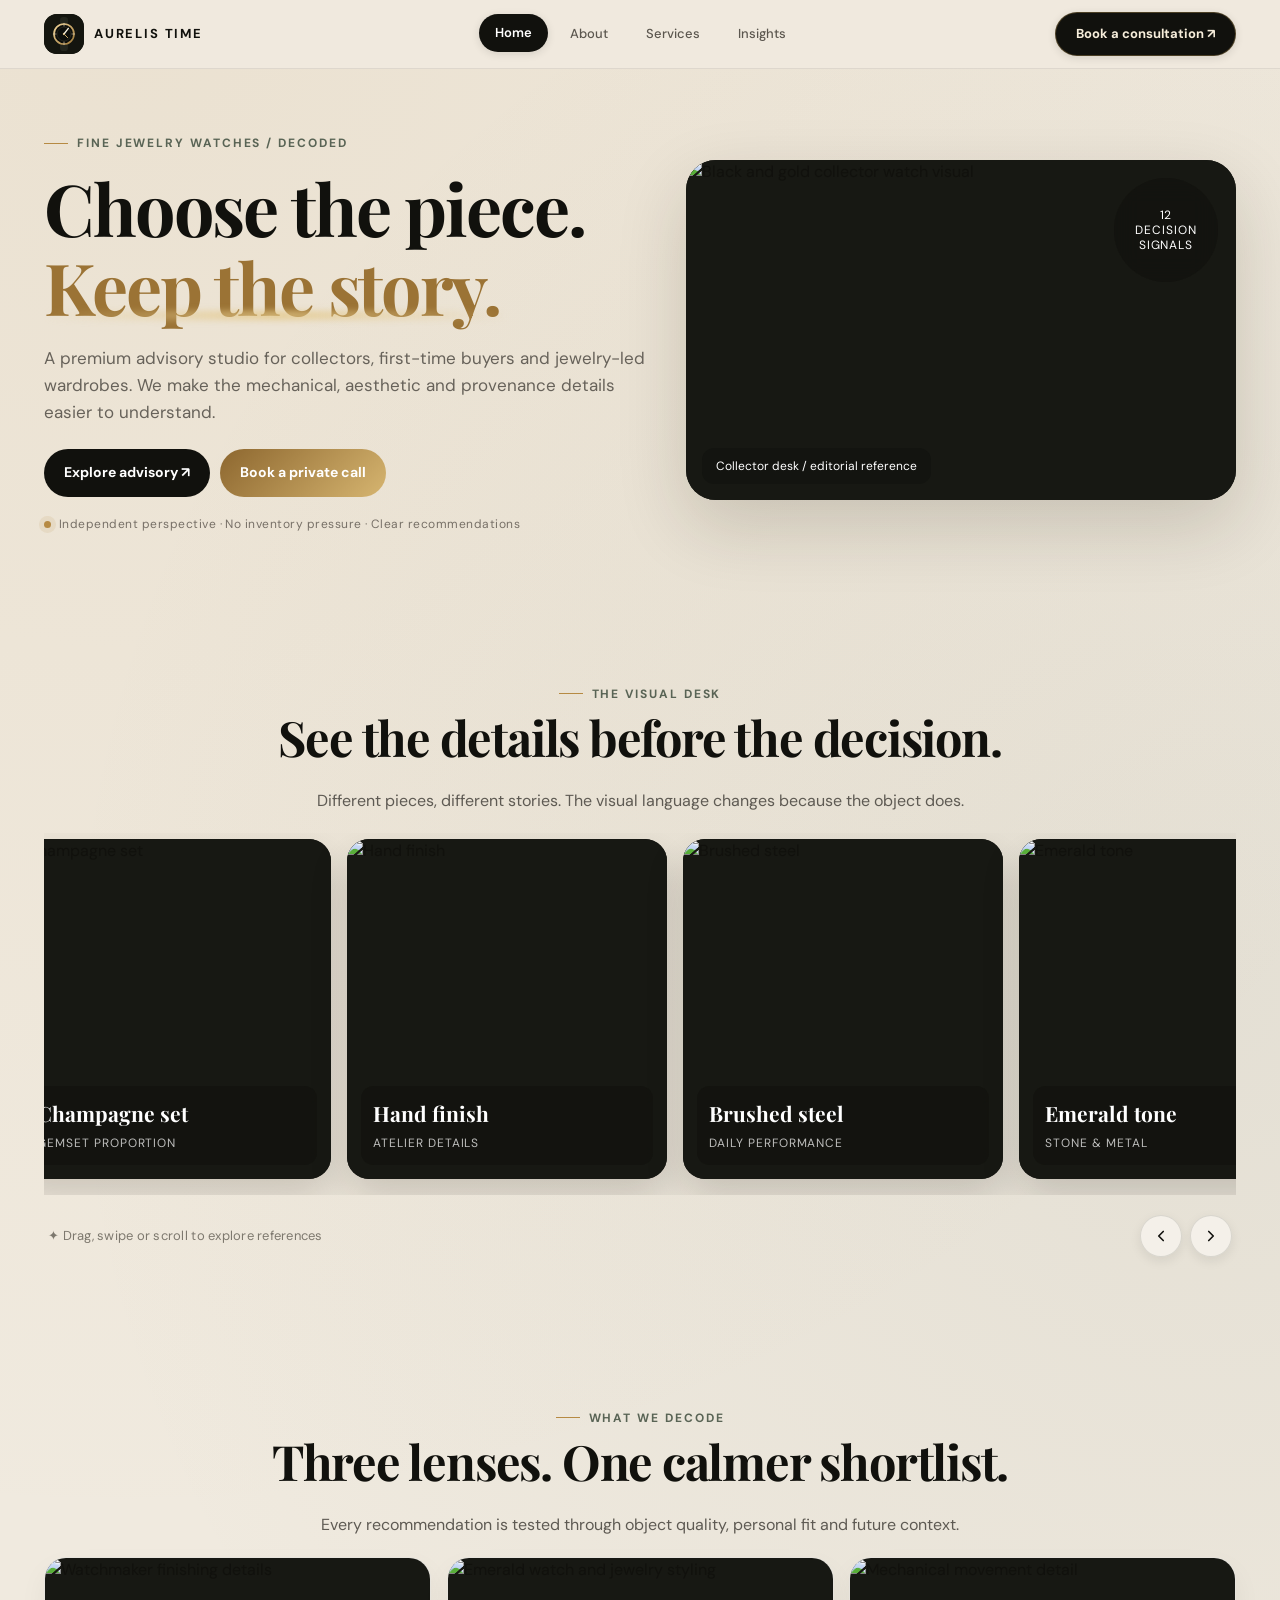
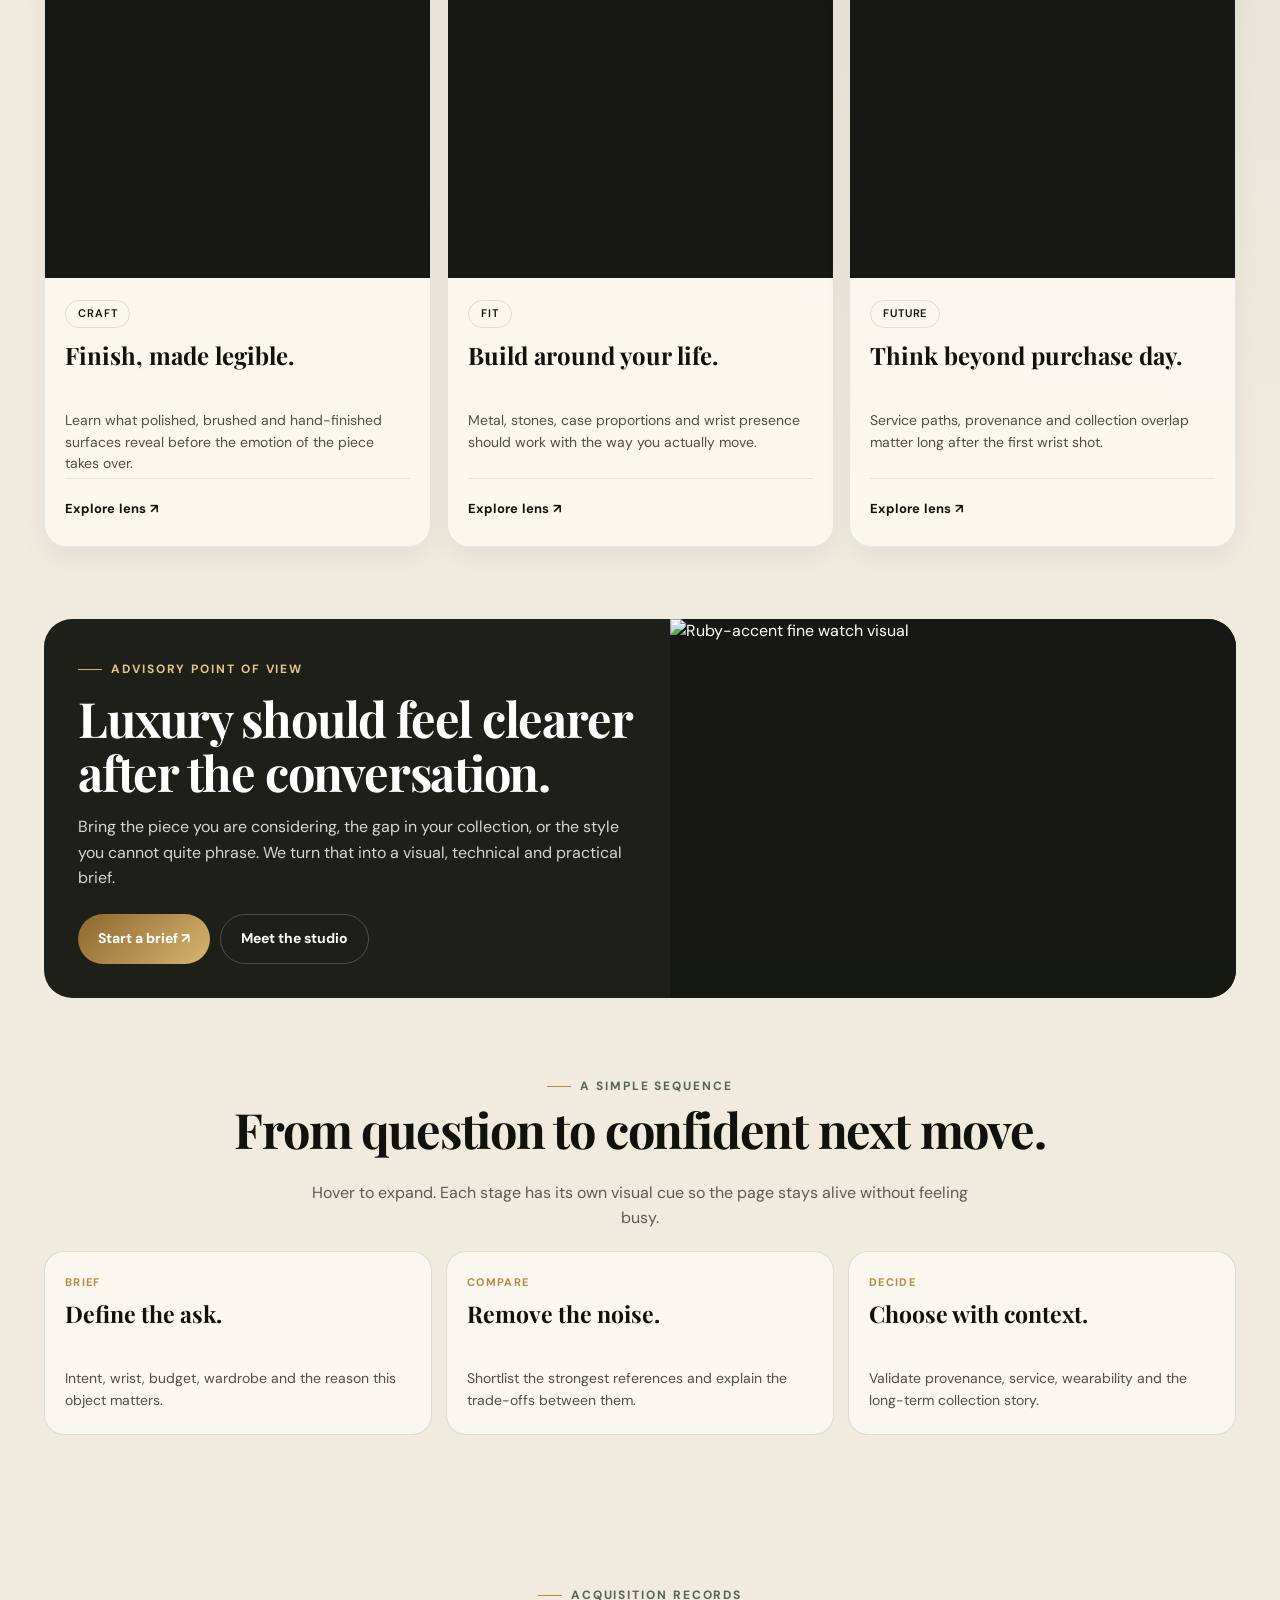
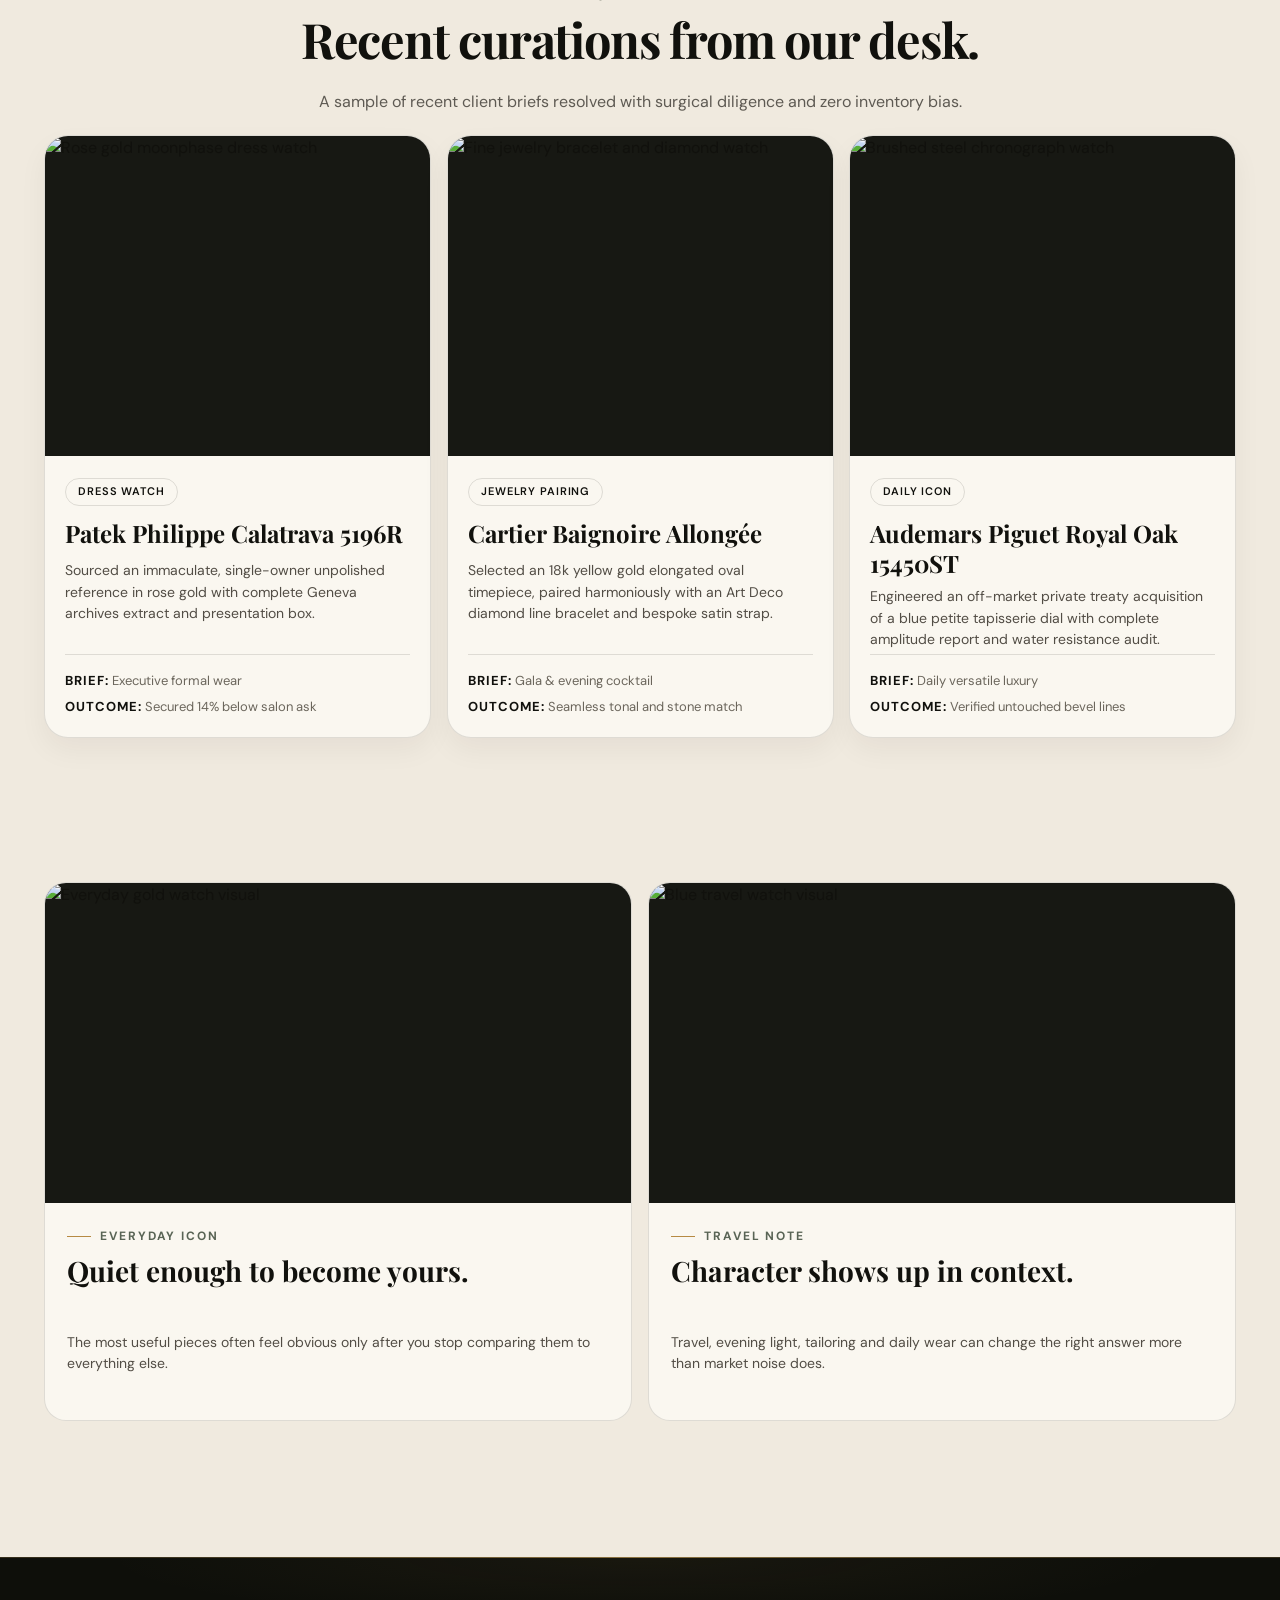
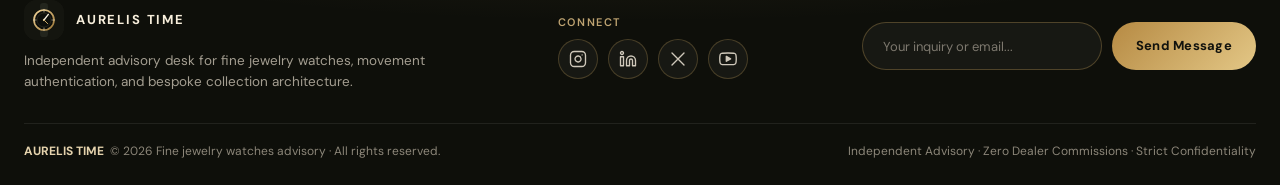
==== commit 0c9b8aa1: "secondcommit" ====
--- a/index.html
+++ b/index.html
@@ -8,7 +8,14 @@
     <meta name="description"
         content="Independent guidance for sourcing, technical review, jewelry pairing and long-horizon collection strategy.">
     <link rel="icon" href="assets/favicon.svg" type="image/svg+xml">
+        <!-- Preconnects & High-Performance Font Loading -->
+    <link rel="preconnect" href="https://fonts.googleapis.com">
+    <link rel="preconnect" href="https://fonts.gstatic.com" crossorigin>
+    <link rel="preconnect" href="https://images.pexels.com">
+    <link rel="dns-prefetch" href="https://images.pexels.com">
+    <link rel="stylesheet" href="https://fonts.googleapis.com/css2?family=DM+Sans:wght@400;500;600;700&family=Playfair+Display:wght@500;600;700&display=swap">
     <link rel="stylesheet" href="styles.css">
+    <link rel="preload" as="image" href="https://images.pexels.com/photos/6230455/pexels-photo-6230455.jpeg?auto=compress&cs=tinysrgb&w=1000" fetchpriority="high">
 </head>
 
 <body data-page="home">
@@ -36,8 +43,8 @@
                     recommendations</div>
             </div>
             <div class="hero-media"><img
-                    src="https://images.pexels.com/photos/6230455/pexels-photo-6230455.jpeg?cs=srgb&dl=pexels-mitchel-durfee-2310075-6230455.jpg&fm=jpg"
-                    alt="Black and gold collector watch visual" loading="lazy" decoding="async">
+                    src="https://images.pexels.com/photos/6230455/pexels-photo-6230455.jpeg?auto=compress&cs=tinysrgb&w=1000"
+                    alt="Black and gold collector watch visual" fetchpriority="high" decoding="async">
                 <div class="hero-badge">12<br>decision<br>signals</div>
                 <div class="hero-note">Collector desk / editorial reference</div>
             </div>
@@ -54,42 +61,42 @@
             <div class="rail-shell">
                 <div class="rail-track">
                     <article class="rail-card"><img
-                            src="https://images.pexels.com/photos/9261534/pexels-photo-9261534.jpeg?cs=srgb&dl=pexels-vvs-440853-9261534.jpg&fm=jpg"
+                            src="https://images.pexels.com/photos/9261534/pexels-photo-9261534.jpeg?auto=compress&cs=tinysrgb&w=800"
                             alt="Champagne set" loading="lazy" decoding="async">
                         <div class="rail-copy"><b>Champagne set</b><small>Gemset proportion</small></div>
                     </article>
                     <article class="rail-card"><img
-                            src="https://images.pexels.com/photos/8327807/pexels-photo-8327807.jpeg?cs=srgb&dl=pexels-tima-miroshnichenko-8327807.jpg&fm=jpg"
+                            src="https://images.pexels.com/photos/8327807/pexels-photo-8327807.jpeg?auto=compress&cs=tinysrgb&w=800"
                             alt="Hand finish" loading="lazy" decoding="async">
                         <div class="rail-copy"><b>Hand finish</b><small>Atelier details</small></div>
                     </article>
                     <article class="rail-card"><img
-                            src="https://images.pexels.com/photos/17572540/pexels-photo-17572540.png?cs=srgb&dl=pexels-sirflynn-17572540.jpg&fm=jpg"
+                            src="https://images.pexels.com/photos/17572540/pexels-photo-17572540.jpeg?auto=compress&cs=tinysrgb&w=800"
                             alt="Brushed steel" loading="lazy" decoding="async">
                         <div class="rail-copy"><b>Brushed steel</b><small>Daily performance</small></div>
                     </article>
                     <article class="rail-card"><img
-                            src="https://images.pexels.com/photos/36450789/pexels-photo-36450789.jpeg?cs=srgb&dl=pexels-atelierbyvineeth-36450789.jpg&fm=jpg"
+                            src="https://images.pexels.com/photos/36450789/pexels-photo-36450789.jpeg?auto=compress&cs=tinysrgb&w=800"
                             alt="Emerald tone" loading="lazy" decoding="async">
                         <div class="rail-copy"><b>Emerald tone</b><small>Stone & metal</small></div>
                     </article>
                     <article class="rail-card"><img
-                            src="https://images.pexels.com/photos/15997560/pexels-photo-15997560.jpeg?cs=srgb&dl=pexels-valeriya-15997560.jpg&fm=jpg"
+                            src="https://images.pexels.com/photos/15997560/pexels-photo-15997560.jpeg?auto=compress&cs=tinysrgb&w=800"
                             alt="Moonphase" loading="lazy" decoding="async">
                         <div class="rail-copy"><b>Moonphase</b><small>Complication study</small></div>
                     </article>
                     <article class="rail-card"><img
-                            src="https://images.pexels.com/photos/32025019/pexels-photo-32025019.jpeg?cs=srgb&dl=pexels-zay-small-2151143883-32025019.jpg&fm=jpg"
+                            src="https://images.pexels.com/photos/32025019/pexels-photo-32025019.jpeg?auto=compress&cs=tinysrgb&w=800"
                             alt="Linked bracelet" loading="lazy" decoding="async">
                         <div class="rail-copy"><b>Linked bracelet</b><small>Jewelry context</small></div>
                     </article>
                     <article class="rail-card"><img
-                            src="https://images.pexels.com/photos/13155693/pexels-photo-13155693.jpeg?cs=srgb&dl=pexels-blaq1sensei-13155693.jpg&fm=jpg"
+                            src="https://images.pexels.com/photos/13155693/pexels-photo-13155693.jpeg?auto=compress&cs=tinysrgb&w=800"
                             alt="Sapphire sky" loading="lazy" decoding="async">
                         <div class="rail-copy"><b>Sapphire sky</b><small>Travel personality</small></div>
                     </article>
                     <article class="rail-card"><img
-                            src="https://images.pexels.com/photos/8327868/pexels-photo-8327868.jpeg?cs=srgb&dl=pexels-tima-miroshnichenko-8327868.jpg&fm=jpg"
+                            src="https://images.pexels.com/photos/8327868/pexels-photo-8327868.jpeg?auto=compress&cs=tinysrgb&w=800"
                             alt="Open heart" loading="lazy" decoding="async">
                         <div class="rail-copy"><b>Open heart</b><small>Mechanical depth</small></div>
                     </article>
@@ -118,31 +125,34 @@
             <div class="card-grid waterfall">
                 <article class="card">
                     <div class="image-wrap"><img
-                            src="https://images.pexels.com/photos/8327807/pexels-photo-8327807.jpeg?cs=srgb&dl=pexels-tima-miroshnichenko-8327807.jpg&fm=jpg"
+                            src="https://images.pexels.com/photos/8327807/pexels-photo-8327807.jpeg?auto=compress&cs=tinysrgb&w=800"
                             alt="Watchmaker finishing details" loading="lazy" decoding="async"></div>
                     <div class="card-body"><span class="chip">Craft</span>
                         <h3>Finish, made legible.</h3>
                         <p>Learn what polished, brushed and hand-finished surfaces reveal before the emotion of the
                             piece takes over.</p>
+                        <div class="card-action"><span class="card-link">Explore lens ↗</span></div>
                     </div>
                 </article>
                 <article class="card">
                     <div class="image-wrap"><img
-                            src="https://images.pexels.com/photos/36450789/pexels-photo-36450789.jpeg?cs=srgb&dl=pexels-atelierbyvineeth-36450789.jpg&fm=jpg"
+                            src="https://images.pexels.com/photos/36450789/pexels-photo-36450789.jpeg?auto=compress&cs=tinysrgb&w=800"
                             alt="Emerald watch and jewelry styling" loading="lazy" decoding="async"></div>
                     <div class="card-body"><span class="chip">Fit</span>
                         <h3>Build around your life.</h3>
                         <p>Metal, stones, case proportions and wrist presence should work with the way you actually
                             move.</p>
+                        <div class="card-action"><span class="card-link">Explore lens ↗</span></div>
                     </div>
                 </article>
                 <article class="card">
                     <div class="image-wrap"><img
-                            src="https://images.pexels.com/photos/8327868/pexels-photo-8327868.jpeg?cs=srgb&dl=pexels-tima-miroshnichenko-8327868.jpg&fm=jpg"
+                            src="https://images.pexels.com/photos/8327868/pexels-photo-8327868.jpeg?auto=compress&cs=tinysrgb&w=800"
                             alt="Mechanical movement detail" loading="lazy" decoding="async"></div>
                     <div class="card-body"><span class="chip">Future</span>
                         <h3>Think beyond purchase day.</h3>
                         <p>Service paths, provenance and collection overlap matter long after the first wrist shot.</p>
+                        <div class="card-action"><span class="card-link">Explore lens ↗</span></div>
                     </div>
                 </article>
             </div>
@@ -159,7 +169,7 @@
                             class="btn btn-outline-light" href="about.html">Meet the studio</a></div>
                 </div>
                 <div class="dark-image"><img
-                        src="https://images.pexels.com/photos/13039066/pexels-photo-13039066.jpeg?cs=srgb&dl=pexels-debraj-roy-2517540-13039066.jpg&fm=jpg"
+                        src="https://images.pexels.com/photos/13039066/pexels-photo-13039066.jpeg?auto=compress&cs=tinysrgb&w=800"
                         alt="Ruby-accent fine watch visual" loading="lazy" decoding="async"></div>
             </div>
         </section>
@@ -179,7 +189,7 @@
                         <p>Intent, wrist, budget, wardrobe and the reason this object matters.</p>
                     </div>
                     <div class="fold"><img
-                            src="https://images.pexels.com/photos/35991499/pexels-photo-35991499.jpeg?cs=srgb&dl=pexels-ri-lens-2158095798-35991499.jpg&fm=jpg"
+                            src="https://images.pexels.com/photos/35991499/pexels-photo-35991499.jpeg?auto=compress&cs=tinysrgb&w=800"
                             alt="Minimal watch visual" loading="lazy" decoding="async"></div>
                 </article>
                 <article class="collapse-card">
@@ -188,7 +198,7 @@
                         <p>Shortlist the strongest references and explain the trade-offs between them.</p>
                     </div>
                     <div class="fold"><img
-                            src="https://images.pexels.com/photos/9261533/pexels-photo-9261533.jpeg?cs=srgb&dl=pexels-vvs-440853-9261533.jpg&fm=jpg"
+                            src="https://images.pexels.com/photos/9261533/pexels-photo-9261533.jpeg?auto=compress&cs=tinysrgb&w=800"
                             alt="Platinum watch visual" loading="lazy" decoding="async"></div>
                 </article>
                 <article class="collapse-card">
@@ -197,7 +207,7 @@
                         <p>Validate provenance, service, wearability and the long-term collection story.</p>
                     </div>
                     <div class="fold"><img
-                            src="https://images.pexels.com/photos/20219005/pexels-photo-20219005.jpeg?cs=srgb&dl=pexels-mehmet-altintas-2149389644-20219005.jpg&fm=jpg"
+                            src="https://images.pexels.com/photos/20219005/pexels-photo-20219005.jpeg?auto=compress&cs=tinysrgb&w=800"
                             alt="Vintage watch visual" loading="lazy" decoding="async"></div>
                 </article>
             </div>
@@ -214,7 +224,7 @@
             <div class="card-grid waterfall">
                 <article class="card case-card">
                     <div class="image-wrap">
-                        <img src="https://images.pexels.com/photos/15997560/pexels-photo-15997560.jpeg?cs=srgb&dl=pexels-valeriya-15997560.jpg&fm=jpg"
+                        <img src="https://images.pexels.com/photos/15997560/pexels-photo-15997560.jpeg?auto=compress&cs=tinysrgb&w=800"
                             alt="Rose gold moonphase dress watch" loading="lazy" decoding="async">
                     </div>
                     <div class="card-body">
@@ -229,7 +239,7 @@
                 </article>
                 <article class="card case-card">
                     <div class="image-wrap">
-                        <img src="https://images.pexels.com/photos/32025019/pexels-photo-32025019.jpeg?cs=srgb&dl=pexels-zay-small-2151143883-32025019.jpg&fm=jpg"
+                        <img src="https://images.pexels.com/photos/32025019/pexels-photo-32025019.jpeg?auto=compress&cs=tinysrgb&w=800"
                             alt="Fine jewelry bracelet and diamond watch" loading="lazy" decoding="async">
                     </div>
                     <div class="card-body">
@@ -244,7 +254,7 @@
                 </article>
                 <article class="card case-card">
                     <div class="image-wrap">
-                        <img src="https://images.pexels.com/photos/17572540/pexels-photo-17572540.png?cs=srgb&dl=pexels-sirflynn-17572540.jpg&fm=jpg"
+                        <img src="https://images.pexels.com/photos/17572540/pexels-photo-17572540.jpeg?auto=compress&cs=tinysrgb&w=800"
                             alt="Brushed steel chronograph watch" loading="lazy" decoding="async">
                     </div>
                     <div class="card-body">
@@ -264,7 +274,7 @@
             <div class="split">
                 <article class="split-panel">
                     <div class="image-wrap"><img
-                            src="https://images.pexels.com/photos/14778525/pexels-photo-14778525.jpeg?cs=srgb&dl=pexels-pratik-prasad-3736245-14778525.jpg&fm=jpg"
+                            src="https://images.pexels.com/photos/14778525/pexels-photo-14778525.jpeg?auto=compress&cs=tinysrgb&w=800"
                             alt="Everyday gold watch visual" loading="lazy" decoding="async"></div>
                     <div class="copy">
                         <div class="eyebrow">Everyday icon</div>
@@ -275,7 +285,7 @@
                 </article>
                 <article class="split-panel">
                     <div class="image-wrap"><img
-                            src="https://images.pexels.com/photos/22032441/pexels-photo-22032441.jpeg?cs=srgb&dl=pexels-laura-chouette-104843-22032441.jpg&fm=jpg"
+                            src="https://images.pexels.com/photos/22032441/pexels-photo-22032441.jpeg?auto=compress&cs=tinysrgb&w=800"
                             alt="Blue travel watch visual" loading="lazy" decoding="async"></div>
                     <div class="copy">
                         <div class="eyebrow">Travel note</div>
@@ -295,22 +305,25 @@
                         <span class="logo-mark"><img src="assets/favicon.svg" alt="AURELIS TIME logo" loading="lazy" decoding="async"></span>
                         <span>AURELIS TIME</span>
                     </a>
+                    <p class="footer-desc">Independent advisory desk for fine jewelry watches, movement authentication, and bespoke collection architecture.</p>
+                </div>
+                <div class="footer-social-wrap">
+                    <span class="footer-col-title">Connect</span>
                     <div class="social-links">
-                        <a href="https://instagram.com" target="_blank" rel="noopener" class="social-btn" aria-label="Instagram">
+                        <a href="https://instagram.com" target="_blank" rel="noopener" class="social-btn" aria-label="Instagram" title="Instagram">
                             <svg width="18" height="18" viewBox="0 0 24 24" fill="none" stroke="currentColor" stroke-width="1.8" stroke-linecap="round" stroke-linejoin="round"><rect x="2" y="2" width="20" height="20" rx="5" ry="5"></rect><path d="M16 11.37A4 4 0 1 1 12.63 8 4 4 0 0 1 16 11.37z"></path><line x1="17.5" y1="6.5" x2="17.51" y2="6.5"></line></svg>
                         </a>
-                        <a href="https://linkedin.com" target="_blank" rel="noopener" class="social-btn" aria-label="LinkedIn">
+                        <a href="https://linkedin.com" target="_blank" rel="noopener" class="social-btn" aria-label="LinkedIn" title="LinkedIn">
                             <svg width="18" height="18" viewBox="0 0 24 24" fill="none" stroke="currentColor" stroke-width="1.8" stroke-linecap="round" stroke-linejoin="round"><path d="M16 8a6 6 0 0 1 6 6v7h-4v-7a2 2 0 0 0-2-2 2 2 0 0 0-2 2v7h-4v-7a6 6 0 0 1 6-6z"></path><rect x="2" y="9" width="4" height="12"></rect><circle cx="4" cy="4" r="2"></circle></svg>
                         </a>
-                        <a href="https://x.com" target="_blank" rel="noopener" class="social-btn" aria-label="X (Twitter)">
+                        <a href="https://x.com" target="_blank" rel="noopener" class="social-btn" aria-label="X (Twitter)" title="X (Twitter)">
                             <svg width="18" height="18" viewBox="0 0 24 24" fill="none" stroke="currentColor" stroke-width="1.8" stroke-linecap="round" stroke-linejoin="round"><path d="M4 4l16 16m0-16L4 20"></path></svg>
                         </a>
-                        <a href="https://youtube.com" target="_blank" rel="noopener" class="social-btn" aria-label="YouTube">
+                        <a href="https://youtube.com" target="_blank" rel="noopener" class="social-btn" aria-label="YouTube" title="YouTube">
                             <svg width="18" height="18" viewBox="0 0 24 24" fill="none" stroke="currentColor" stroke-width="1.8" stroke-linecap="round" stroke-linejoin="round"><path d="M22.54 6.42a2.78 2.78 0 0 0-1.94-2C18.88 4 12 4 12 4s-6.88 0-8.6.46a2.78 2.78 0 0 0-1.94 2A29 29 0 0 0 1 11.75a29 29 0 0 0 .46 5.33A2.78 2.78 0 0 0 3.4 19.1c1.72.46 8.6.46 8.6.46s6.88 0 8.6-.46a2.78 2.78 0 0 0 1.94-2 29 29 0 0 0 .46-5.25 29 29 0 0 0-.46-5.43z"></path><polygon points="9.75 15.02 15.5 11.75 9.75 8.48 9.75 15.02" fill="currentColor"></polygon></svg>
                         </a>
                     </div>
                 </div>
-                <p class="footer-desc">Independent advisory desk for fine jewelry watches, movement authentication, and bespoke collection architecture.</p>
                 <form class="footer-msg-box" action="contact.html" method="get">
                     <input type="text" name="brief" class="footer-input" placeholder="Your inquiry or email..." aria-label="Your inquiry or email">
                     <button type="submit" class="footer-msg-btn">Send Message</button>
@@ -327,7 +340,7 @@
             <polyline points="18 15 12 9 6 15"></polyline>
         </svg>
     </button>
-    <script src="app.js"></script>
+    <script src="app.js" defer></script>
 </body>
 
 </html>
--- a/styles.css
+++ b/styles.css
@@ -1,5 +1,4 @@
-@import url('https://fonts.googleapis.com/css2?family=DM+Sans:wght@400;500;600;700&family=Playfair+Display:wght@500;600;700&display=swap');
-
+/* Fonts loaded asynchronously via <link> in HTML for maximum rendering performance */
 :root {
     --ink: #11110d;
     --ink2: #1d1f18;
@@ -569,6 +568,9 @@
 }
 
 .card {
+    height: 100%;
+    display: flex;
+    flex-direction: column;
     background: rgba(250, 247, 240, .96);
     border: 1px solid rgba(18, 19, 15, .08);
     border-radius: 22px;
@@ -584,12 +586,26 @@
 
 .image-wrap {
     overflow: hidden;
-    position: relative
+    position: relative;
+    flex-shrink: 0;
 }
 
 .image-wrap img {
     height: 340px;
+    width: 100%;
+    object-fit: cover;
     transition: transform .9s var(--ease)
+}
+
+.card .image-wrap {
+    height: 320px;
+}
+
+.card .image-wrap img {
+    height: 320px;
+    width: 100%;
+    object-fit: cover;
+    display: block;
 }
 
 .card:hover .image-wrap img,
@@ -598,35 +614,91 @@
 }
 
 .card-body {
-    padding: 18px;
-    color: var(--ink)
+    padding: 22px 20px 20px;
+    color: var(--ink);
+    display: flex;
+    flex-direction: column;
+    flex: 1;
 }
 
 .chip {
     display: inline-flex;
-    padding: 6px 12px;
+    align-items: center;
+    padding: 0 12px;
+    height: 28px;
     border: 1px solid var(--line);
     border-radius: 999px;
     text-transform: uppercase;
     letter-spacing: .08em;
     font-weight: 600;
-    font-size: 12px;
-    margin-bottom: 10px
+    font-size: 11px;
+    margin-bottom: 12px;
+    align-self: flex-start;
 }
 
 .card h3,
 .split-panel h3 {
     font-family: var(--serif);
-    font-size: 26px;
-    line-height: 1.18;
-    margin: 0 0 8px
+    font-size: 24px;
+    line-height: 1.25;
+    margin: 0 0 10px;
+}
+
+/* 5-layer aligned card structure */
+.card h3 {
+    min-height: 60px;
+    display: flex;
+    align-items: flex-start;
 }
 
 .card p,
 .split-panel p {
     margin: 0;
     color: #6d685f;
-    font-size: 14px
+    font-size: 14px;
+    line-height: 1.55;
+}
+
+.card p {
+    min-height: 68px;
+    display: flex;
+    align-items: flex-start;
+}
+
+.card-action {
+    margin-top: auto;
+    padding-top: 14px;
+    border-top: 1px solid rgba(18, 19, 15, .08);
+    display: flex;
+    align-items: center;
+    justify-content: space-between;
+    min-height: 48px;
+    box-sizing: border-box;
+}
+
+.card-action .btn-soft {
+    width: 100%;
+    justify-content: center;
+    min-height: 42px;
+    padding: 10px 18px;
+    font-size: 13.5px;
+    font-weight: 600;
+}
+
+.card-link {
+    font-size: 13px;
+    font-weight: 700;
+    color: var(--ink);
+    letter-spacing: .03em;
+    display: inline-flex;
+    align-items: center;
+    gap: 6px;
+    transition: color .2s var(--ease), transform .2s var(--ease);
+}
+
+.card:hover .card-link {
+    color: var(--gold);
+    transform: translateX(3px);
 }
 
 .waterfall .card {
@@ -848,85 +920,162 @@
 }
 
 .split-panel {
+    height: 100%;
+    display: flex;
+    flex-direction: column;
     background: var(--panel);
     border: 1px solid var(--line);
     border-radius: 22px;
-    overflow: hidden
+    overflow: hidden;
+    transition: transform .3s var(--ease), box-shadow .3s var(--ease);
+}
+
+.split-panel:hover {
+    transform: translateY(-4px);
+    box-shadow: 0 16px 38px rgba(24, 20, 14, .08);
+}
+
+.split-panel .image-wrap {
+    height: 320px;
+    width: 100%;
+    flex-shrink: 0;
+}
+
+.split-panel .image-wrap img,
+.split-panel img {
+    height: 320px;
+    width: 100%;
+    object-fit: cover;
+    display: block;
 }
 
 .split-panel .copy {
-    padding: 20px 20px 22px;
-    color: var(--ink)
+    padding: 24px 22px 24px;
+    color: var(--ink);
+    display: flex;
+    flex-direction: column;
+    flex: 1;
 }
 
 .split-panel h3 {
-    font-size: 32px;
-    line-height: 1.18;
-    margin: 10px 0
-}
-
-.split-panel img {
-    height: 340px
+    font-size: 28px;
+    line-height: 1.2;
+    min-height: 68px;
+    margin: 8px 0 10px;
+    display: flex;
+    align-items: flex-start;
+}
+
+.split-panel p {
+    min-height: 48px;
+    margin: 0 0 16px;
+    color: #6d685f;
+    font-size: 14px;
+    line-height: 1.55;
+    display: flex;
+    align-items: flex-start;
+}
+
+.strategy-band {
+    background: var(--panel);
+    border: 1px solid var(--line);
+    border-radius: 28px;
+    overflow: hidden;
+    align-items: center;
+}
+
+.strategy-band .dark-image {
+    height: 100%;
+    min-height: 360px;
+}
+
+.strategy-band .dark-image img {
+    height: 100%;
+    width: 100%;
+    object-fit: cover;
+    display: block;
 }
 
 .collapse {
     display: grid;
     grid-template-columns: repeat(3, 1fr);
-    gap: 14px
+    gap: 14px;
 }
 
 .collapse.four {
-    grid-template-columns: repeat(4, 1fr)
+    grid-template-columns: repeat(4, 1fr);
+    gap: 16px;
 }
 
 .collapse-card {
+    height: 100%;
+    display: flex;
+    flex-direction: column;
     background: var(--panel);
     border: 1px solid var(--line);
     border-radius: 20px;
     overflow: hidden;
-    transition: .5s var(--ease)
+    transition: transform .35s var(--ease), box-shadow .35s var(--ease);
 }
 
 .collapse-card:hover {
-    transform: translateY(-5px)
+    transform: translateY(-5px);
+    box-shadow: 0 16px 36px rgba(24, 20, 14, .08);
 }
 
 .collapse-card .top {
-    padding: 18px
+    padding: 22px 20px;
+    display: flex;
+    flex-direction: column;
+    flex: 1;
 }
 
 .collapse-card .top b {
-    font-size: 12px;
+    font-size: 11px;
     text-transform: uppercase;
     letter-spacing: .12em;
-    color: var(--olive)
+    color: var(--gold);
+    display: block;
+    height: 18px;
+    margin-bottom: 8px;
+    font-weight: 700;
 }
 
 .collapse-card h3 {
     font-family: var(--serif);
-    font-size: 25px;
-    line-height: 1.18;
-    margin: 10px 0 6px
+    font-size: 23px;
+    line-height: 1.22;
+    margin: 0 0 10px;
+    min-height: 58px;
+    display: flex;
+    align-items: flex-start;
 }
 
 .collapse-card p {
     margin: 0;
     color: #6d685f;
-    font-size: 14px
+    font-size: 14px;
+    line-height: 1.55;
+    min-height: 44px;
+    display: flex;
+    align-items: flex-start;
 }
 
 .fold {
     height: 0;
     overflow: hidden;
-    transition: height .65s var(--ease)
+    transition: height .65s var(--ease);
 }
 
 .collapse-card:hover .fold {
-    height: 340px
+    height: 300px;
 }
 
 .fold img {
-    height: 340px
+    height: 300px;
+    width: 100%;
+    object-fit: cover;
+    display: block;
 }
 
 .center-stage {
@@ -1065,7 +1214,7 @@
     border-top: 1px solid rgba(197, 160, 89, .22);
     position: relative;
     margin-top: 64px;
-    padding: 38px 24px 22px;
+    padding: 42px 24px 24px;
 }
 
 .site-footer:before {
@@ -1083,22 +1232,23 @@
     margin: auto;
     display: flex;
     flex-direction: column;
-    gap: 26px;
+    gap: 30px;
 }
 
 .footer-top {
     display: flex;
     align-items: center;
     justify-content: space-between;
-    gap: 28px;
+    gap: 32px;
     flex-wrap: nowrap;
 }
 
 .footer-left {
     display: flex;
     flex-direction: column;
-    gap: 12px;
-    flex-shrink: 0;
+    gap: 10px;
+    flex: 0 1 420px;
+    max-width: 440px;
 }
 
 .footer-brand {
@@ -1136,6 +1286,29 @@
     display: inline-block !important;
 }
 
+.footer-desc {
+    font-size: 13.5px;
+    line-height: 1.6;
+    color: #a49e91;
+    margin: 0;
+    max-width: 420px;
+}
+
+.footer-social-wrap {
+    display: flex;
+    flex-direction: column;
+    gap: 8px;
+    flex-shrink: 0;
+}
+
+.footer-col-title {
+    font-size: 11px;
+    text-transform: uppercase;
+    letter-spacing: .14em;
+    color: #bfa472;
+    font-weight: 600;
+}
+
 .social-links {
     display: flex;
     align-items: center;
@@ -1143,8 +1316,8 @@
 }
 
 .social-btn {
-    width: 36px;
-    height: 36px;
+    width: 40px;
+    height: 40px;
     border-radius: 50%;
     background: rgba(255, 255, 255, .04);
     border: 1px solid rgba(197, 160, 89, .28);
@@ -1157,19 +1330,11 @@
 }
 
 .social-btn:hover {
-    background: var(--gold);
+    background: linear-gradient(135deg, var(--gold) 0%, var(--gold2) 100%);
     color: #11120d;
-    border-color: var(--gold);
-    transform: translateY(-2px);
-    box-shadow: 0 6px 16px rgba(197, 160, 89, .35);
-}
-
-.footer-desc {
-    font-size: 13px;
-    line-height: 1.6;
-    color: #a49e91;
-    margin: 0;
-    max-width: 380px;
+    border-color: var(--gold2);
+    transform: translateY(-2px) scale(1.06);
+    box-shadow: 0 6px 18px rgba(197, 160, 89, .38);
 }
 
 .footer-msg-box {
@@ -1180,9 +1345,9 @@
 }
 
 .footer-input {
-    min-width: 230px;
-    height: 44px;
-    padding: 0 18px;
+    min-width: 240px;
+    height: 48px;
+    padding: 0 20px;
     border-radius: 999px;
     background: rgba(255, 255, 255, .04);
     border: 1px solid rgba(197, 160, 89, .32);
@@ -1190,7 +1355,8 @@
     font-family: inherit;
     font-size: 13px;
     outline: none;
-    transition: border-color .2s var(--ease), box-shadow .2s var(--ease);
+    box-sizing: border-box;
+    transition: border-color .2s var(--ease), box-shadow .2s var(--ease), background .2s;
 }
 
 .footer-input::placeholder {
@@ -1200,13 +1366,13 @@
 
 .footer-input:focus {
     border-color: var(--gold);
-    box-shadow: 0 0 0 3px rgba(197, 160, 89, .18);
+    box-shadow: 0 0 0 3px rgba(197, 160, 89, .2);
     background: rgba(255, 255, 255, .07);
 }
 
 .footer-msg-btn {
-    height: 44px;
-    padding: 0 22px;
+    height: 48px;
+    padding: 0 24px;
     border-radius: 999px;
     background: linear-gradient(135deg, var(--gold) 0%, var(--gold2) 100%);
     color: #11120d;
@@ -1221,6 +1387,7 @@
     align-items: center;
     justify-content: center;
     gap: 6px;
+    box-sizing: border-box;
     transition: transform .2s var(--ease), box-shadow .2s var(--ease), filter .2s;
 }
 
@@ -1297,14 +1464,22 @@
 
 /* Consultation Tiers (Services Page) */
 .tier-card {
+    height: 100%;
     display: flex;
     flex-direction: column;
-    justify-content: space-between;
     background: var(--panel);
     border: 1px solid var(--line);
     border-radius: 24px;
-    padding: 32px 28px;
+    padding: 34px 28px;
     transition: transform .3s var(--ease), box-shadow .3s var(--ease), border-color .3s var(--ease);
+}
+
+.tier-card .card-body {
+    padding: 0;
+    display: flex;
+    flex-direction: column;
+    flex: 1;
+    height: 100%;
 }
 
 .tier-card:hover {
@@ -1329,13 +1504,32 @@
     color: #b7b0a3;
 }
 
+.tier-card h3 {
+    font-size: 26px;
+    line-height: 1.2;
+    min-height: 36px;
+    margin: 0 0 10px;
+    display: flex;
+    align-items: flex-start;
+}
+
+.tier-card p {
+    min-height: 86px;
+    margin: 0;
+    line-height: 1.55;
+    color: #635e55;
+    display: flex;
+    align-items: flex-start;
+}
+
 .tier-features {
     list-style: none;
     padding: 0;
-    margin: 24px 0 28px;
+    margin: 22px 0 26px;
     display: flex;
     flex-direction: column;
     gap: 12px;
+    flex-grow: 1;
 }
 
 .tier-features li {
@@ -1361,11 +1555,15 @@
 
 .tier-action {
     margin-top: auto;
-    padding-top: 12px;
+    padding-top: 16px;
+    width: 100%;
 }
 
 .tier-action .btn {
     width: 100%;
+    display: inline-flex;
+    align-items: center;
+    justify-content: center;
 }
 
 /* Verification standards audit list */
@@ -1407,16 +1605,28 @@
 }
 
 .charter-card {
+    height: 100%;
+    display: flex;
+    flex-direction: column;
     background: var(--panel);
     border: 1px solid var(--line);
     border-radius: 22px;
-    padding: 28px 24px;
-    transition: transform .3s var(--ease), border-color .3s var(--ease);
+    padding: 30px 24px 22px;
+    transition: transform .3s var(--ease), border-color .3s var(--ease), box-shadow .3s var(--ease);
 }
 
 .charter-card:hover {
     transform: translateY(-5px);
     border-color: rgba(197, 160, 89, .5);
+    box-shadow: 0 16px 36px rgba(24, 20, 14, .08);
+}
+
+.charter-card .card-body {
+    padding: 0;
+    display: flex;
+    flex-direction: column;
+    flex: 1;
+    height: 100%;
 }
 
 .charter-num {
@@ -1424,12 +1634,56 @@
     font-size: 28px;
     color: var(--gold);
     line-height: 1;
-    margin-bottom: 16px;
+    height: 32px;
+    margin-bottom: 14px;
     font-weight: 700;
+}
+
+.charter-card h3 {
+    font-size: 22px;
+    line-height: 1.25;
+    margin: 0 0 12px;
+    min-height: 56px;
+    display: flex;
+    align-items: flex-start;
+}
+
+.charter-card p {
+    font-size: 14px;
+    line-height: 1.6;
+    color: #635e55;
+    margin: 0;
+    min-height: 94px;
+}
+
+.charter-footer {
+    margin-top: auto;
+    padding-top: 14px;
+    border-top: 1px solid rgba(18, 19, 15, .08);
+    display: flex;
+    align-items: center;
+    justify-content: space-between;
+    font-size: 11px;
+}
+
+.charter-tag {
+    text-transform: uppercase;
+    letter-spacing: .12em;
+    color: var(--gold);
+    font-weight: 700;
+}
+
+.charter-status {
+    color: #7d786e;
+    font-weight: 600;
+    letter-spacing: .05em;
 }
 
 /* Case study cards (Home Page) */
 .case-card {
+    height: 100%;
+    display: flex;
+    flex-direction: column;
     background: var(--panel);
     border: 1px solid var(--line);
     border-radius: 24px;
@@ -1442,8 +1696,19 @@
     box-shadow: 0 18px 40px rgba(24, 20, 14, .08);
 }
 
+.case-card h3 {
+    min-height: 34px;
+    margin-bottom: 8px;
+}
+
+.case-card p {
+    min-height: 68px;
+    line-height: 1.55;
+    margin: 0;
+}
+
 .case-meta {
-    margin-top: 20px;
+    margin-top: auto;
     padding-top: 16px;
     border-top: 1px solid var(--line);
     display: flex;
@@ -1451,6 +1716,7 @@
     gap: 6px;
     font-size: 13px;
     color: #6b665c;
+    min-height: 60px;
 }
 
 .case-meta b {
@@ -1570,14 +1836,12 @@
 @keyframes rise {
     from {
         opacity: 0;
-        transform: translateY(48px);
-        filter: blur(10px)
+        transform: translateY(24px);
     }
 
     to {
         opacity: 1;
         transform: none;
-        filter: none
     }
 }
 
@@ -1755,18 +2019,43 @@
         max-width: calc(50% - 8px);
     }
 
+    .site-footer {
+        margin-top: 48px;
+        padding: 34px 20px 20px;
+    }
+
+    .footer-inner {
+        gap: 22px;
+    }
+
     .footer-top {
         flex-direction: column;
-        align-items: flex-start;
-        gap: 22px;
+        align-items: stretch;
+        gap: 18px;
+    }
+
+    .footer-left {
+        flex: none !important;
+        max-width: 100% !important;
+        width: 100% !important;
+        gap: 8px;
     }
 
     .footer-desc {
         max-width: 100%;
+        font-size: 13.5px;
+        line-height: 1.55;
+    }
+
+    .footer-social-wrap {
+        width: 100%;
+        gap: 8px;
+        margin: 0;
     }
 
     .footer-msg-box {
         width: 100%;
+        margin-top: 4px;
     }
 
     .footer-input {
@@ -1879,7 +2168,18 @@
         word-break: normal;
     }
 
-    .location-desc {
+    .location-desc,
+    .charter-card h3,
+    .tier-card h3,
+    .tier-card p,
+    .card h3,
+    .card p,
+    .collapse-card h3,
+    .collapse-card p,
+    .split-panel h3,
+    .split-panel p,
+    [data-page="insights"] .card h3,
+    [data-page="insights"] .card p {
         min-height: auto;
     }
 
@@ -1917,23 +2217,108 @@
     }
 
     .site-footer {
-        padding: 32px 16px 20px;
+        padding: 28px 16px 18px !important;
+        margin-top: 36px !important;
+    }
+
+    .footer-inner {
+        gap: 18px !important;
     }
 
     .footer-top {
-        gap: 20px;
+        gap: 16px !important;
+        align-items: stretch !important;
+    }
+
+    .footer-left {
+        flex: none !important;
+        width: 100% !important;
+        gap: 8px !important;
+    }
+
+    .footer-desc {
+        font-size: 13px !important;
+        line-height: 1.55 !important;
+        color: #a49e91 !important;
+    }
+
+    .footer-social-wrap {
+        width: 100% !important;
+        display: flex !important;
+        flex-direction: column !important;
+        gap: 8px !important;
+        margin: 0 !important;
+    }
+
+    .footer-col-title {
+        font-size: 11px;
+        text-transform: uppercase;
+        letter-spacing: .14em;
+        color: #bfa472;
+        font-weight: 600;
+    }
+
+    .social-links {
+        display: flex;
+        align-items: center;
+        gap: 12px;
+    }
+
+    .social-btn {
+        width: 42px;
+        height: 42px;
     }
 
     .footer-msg-box {
-        flex-direction: column;
-        align-items: stretch;
-        gap: 10px;
-        width: 100%;
+        display: flex !important;
+        flex-direction: column !important;
+        align-items: stretch !important;
+        gap: 12px !important;
+        width: 100% !important;
+        margin: 0 !important;
+        box-sizing: border-box !important;
     }
 
     .footer-input,
     .footer-msg-btn {
-        width: 100%;
+        width: 100% !important;
+        max-width: 100% !important;
+        height: 48px !important;
+        min-height: 48px !important;
+        border-radius: 999px !important;
+        box-sizing: border-box !important;
+        margin: 0 !important;
+        display: flex !important;
+        align-items: center !important;
+        justify-content: center !important;
+        text-align: center !important;
+        font-size: 13.5px !important;
+    }
+
+    .footer-input {
+        padding: 0 22px !important;
+        background: rgba(255, 255, 255, .05) !important;
+        border: 1.5px solid rgba(197, 160, 89, .38) !important;
+        color: #f7eedb !important;
+        -webkit-appearance: none;
+        appearance: none;
+        transition: border-color .2s var(--ease), box-shadow .2s var(--ease), background .2s;
+    }
+
+    .footer-input::placeholder {
+        color: rgba(247, 238, 219, .55) !important;
+        text-align: center !important;
+    }
+
+    .footer-input:focus {
+        border-color: var(--gold) !important;
+        box-shadow: 0 0 0 3px rgba(197, 160, 89, .24) !important;
+        background: rgba(255, 255, 255, .08) !important;
+    }
+
+    .footer-msg-btn {
+        padding: 0 22px !important;
+        letter-spacing: .02em !important;
     }
 
     .foot {
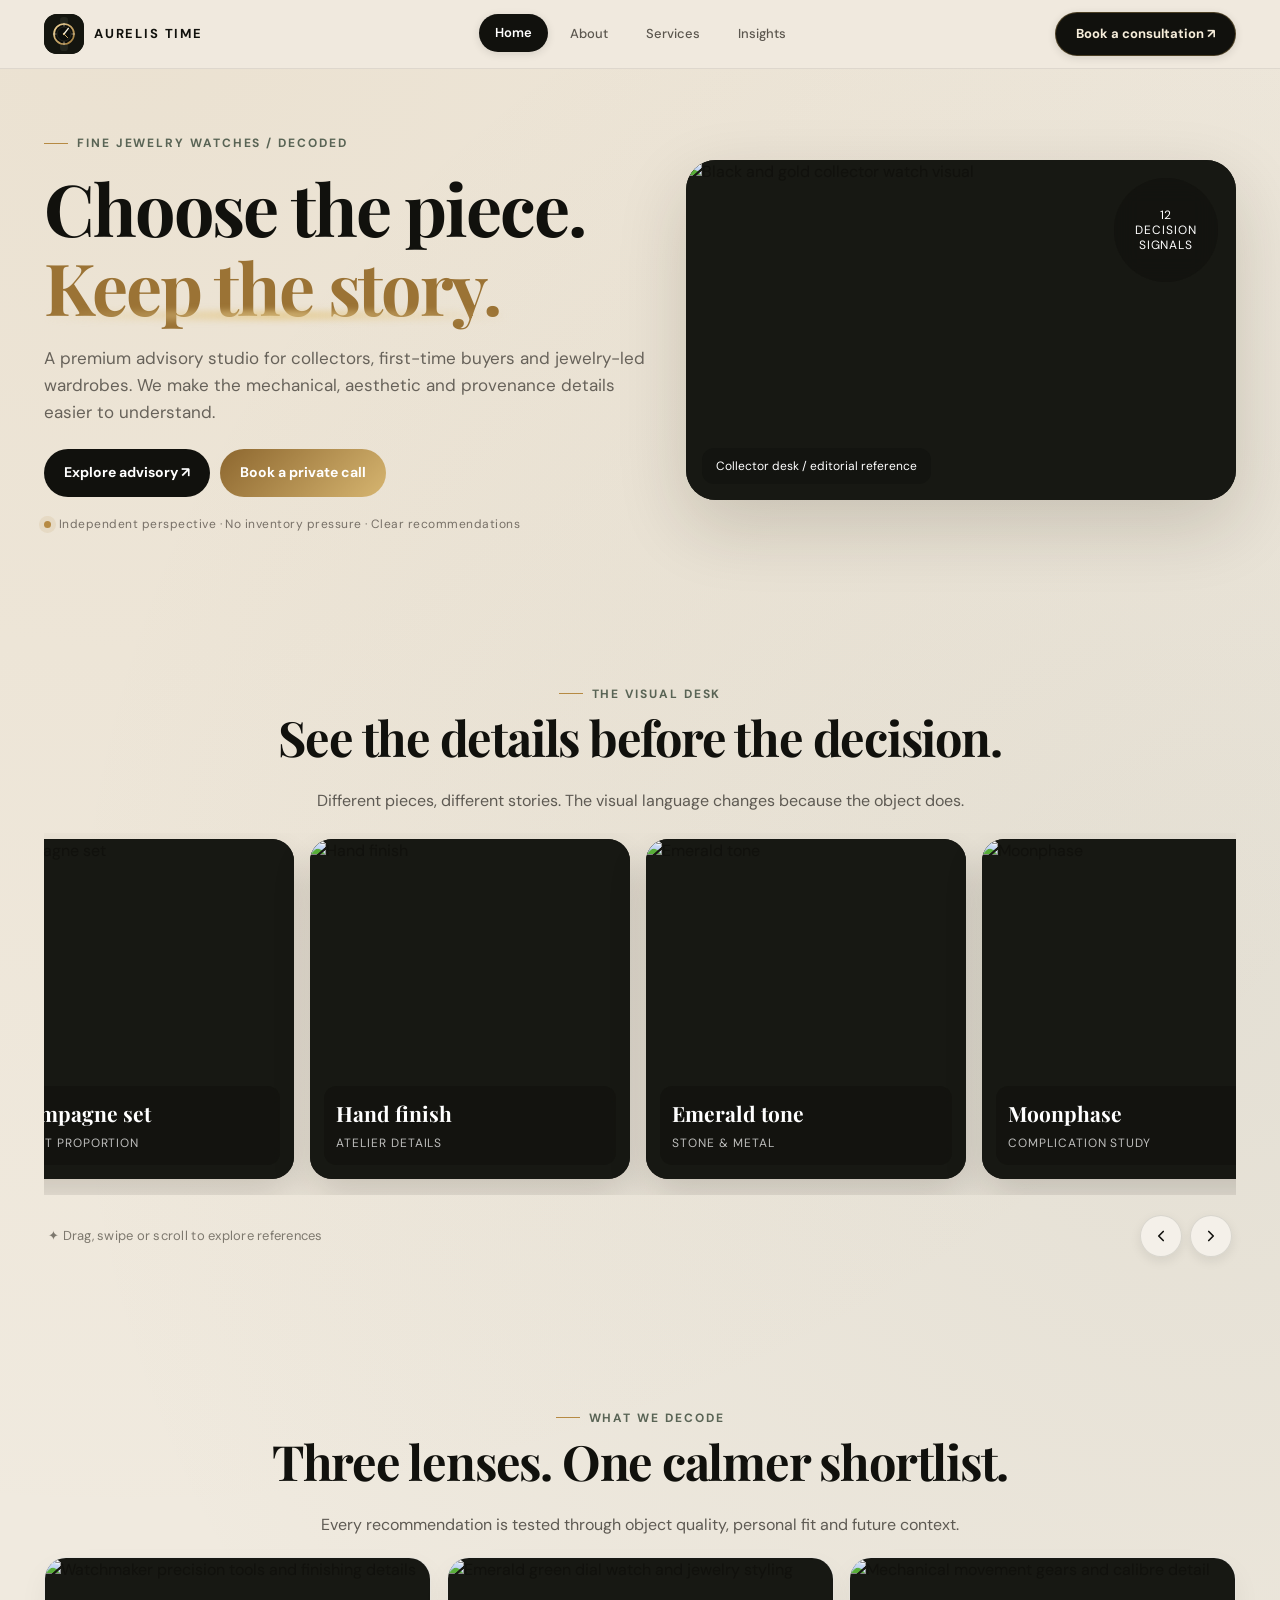
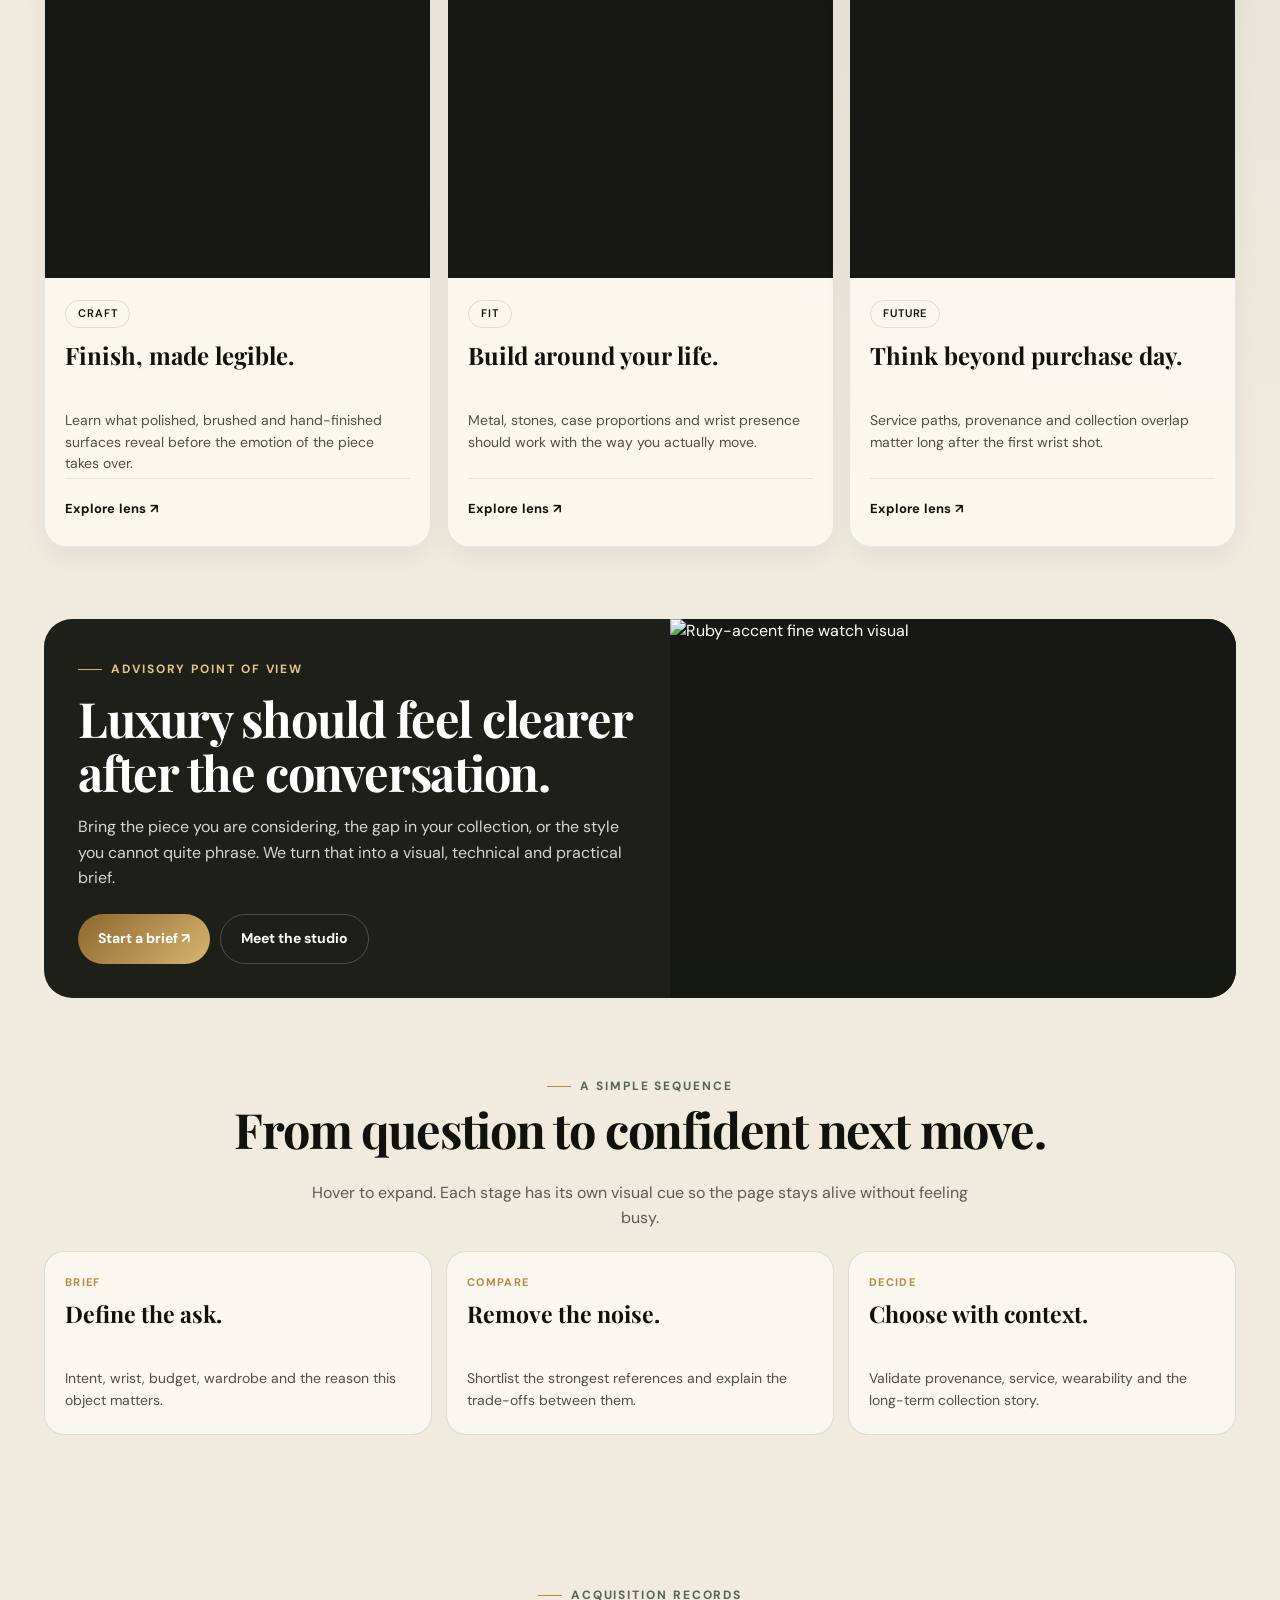
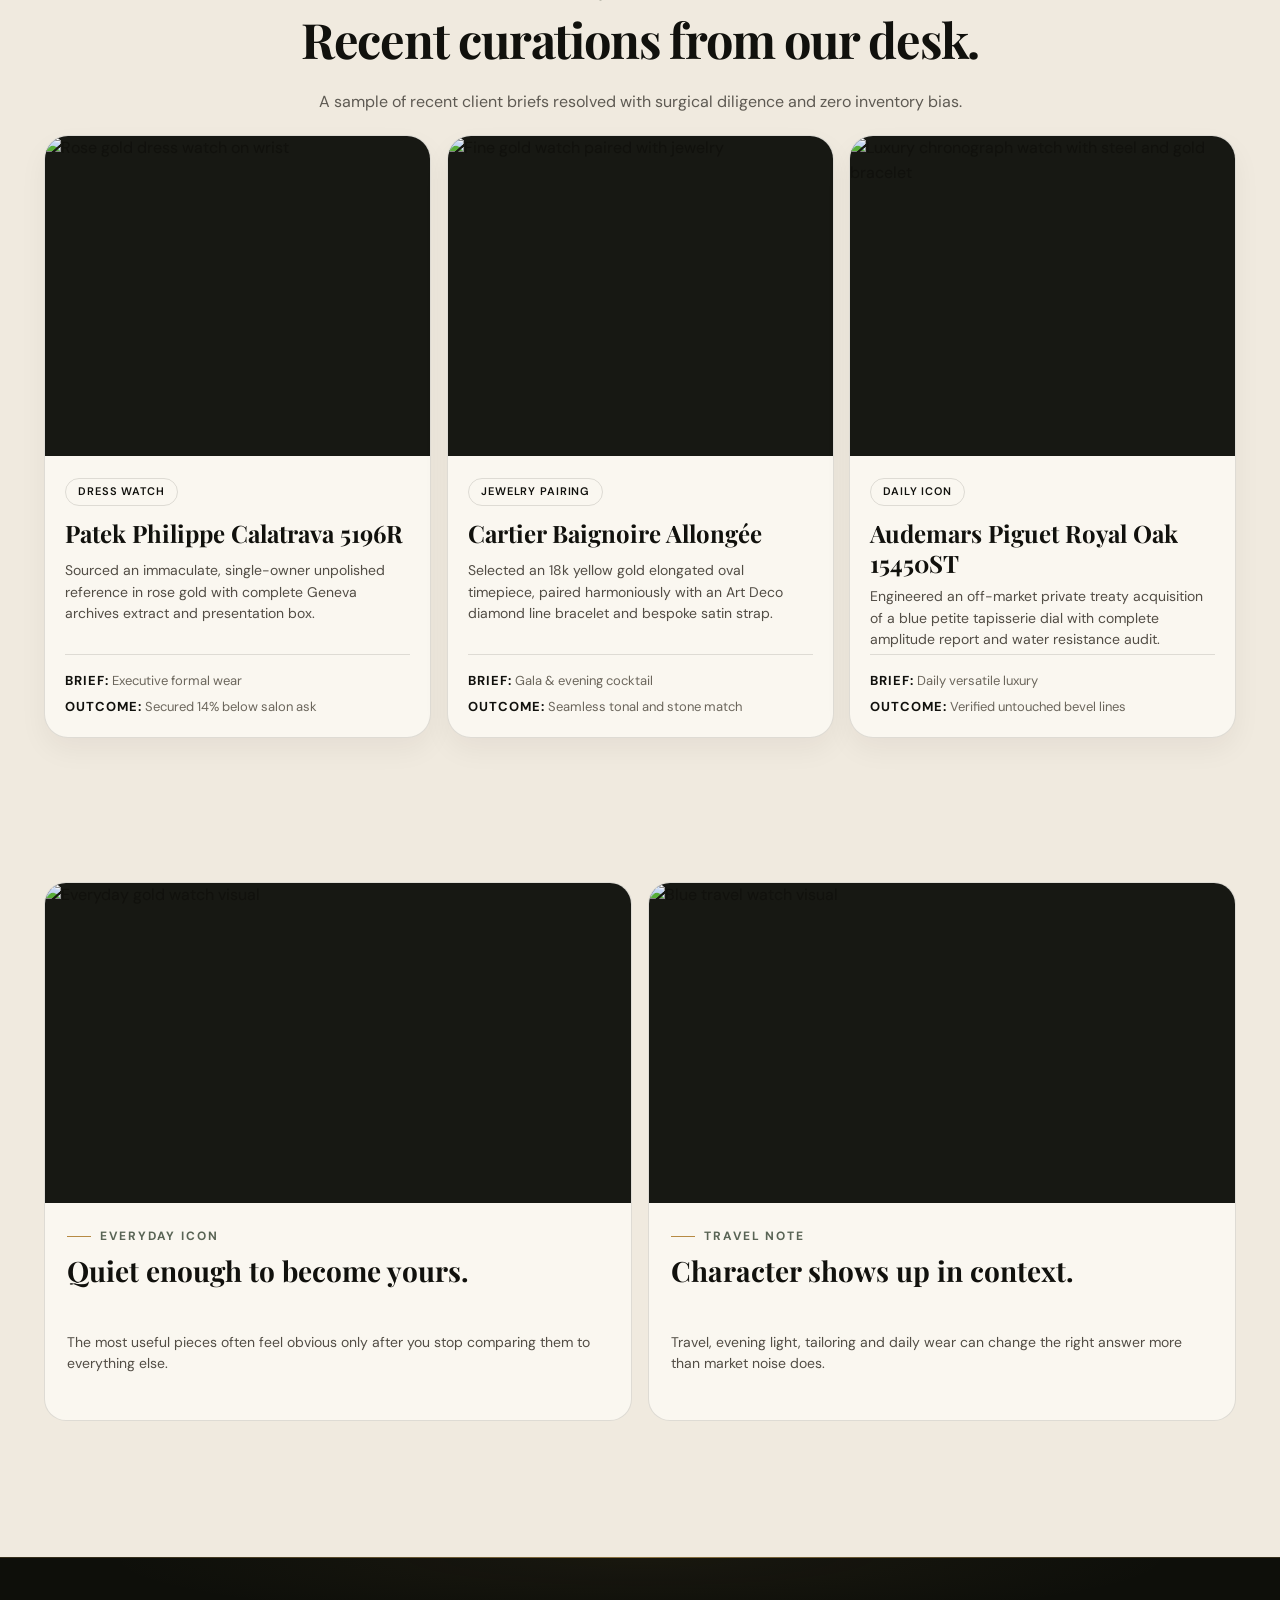
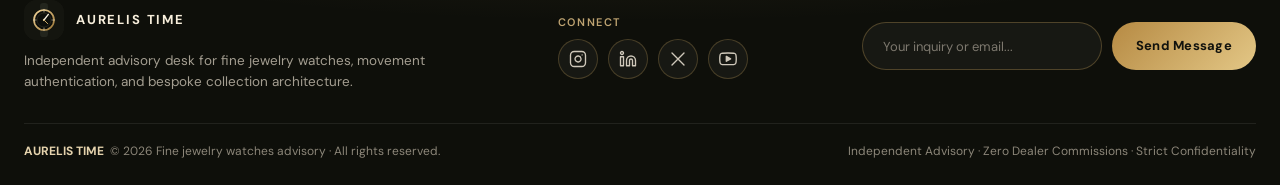
==== commit a1855048: "fixedimagess" ====
--- a/index.html
+++ b/index.html
@@ -8,14 +8,17 @@
     <meta name="description"
         content="Independent guidance for sourcing, technical review, jewelry pairing and long-horizon collection strategy.">
     <link rel="icon" href="assets/favicon.svg" type="image/svg+xml">
-        <!-- Preconnects & High-Performance Font Loading -->
+    <!-- Preconnects & High-Performance Font Loading -->
     <link rel="preconnect" href="https://fonts.googleapis.com">
     <link rel="preconnect" href="https://fonts.gstatic.com" crossorigin>
     <link rel="preconnect" href="https://images.pexels.com">
     <link rel="dns-prefetch" href="https://images.pexels.com">
-    <link rel="stylesheet" href="https://fonts.googleapis.com/css2?family=DM+Sans:wght@400;500;600;700&family=Playfair+Display:wght@500;600;700&display=swap">
+    <link rel="stylesheet"
+        href="https://fonts.googleapis.com/css2?family=DM+Sans:wght@400;500;600;700&family=Playfair+Display:wght@500;600;700&display=swap">
     <link rel="stylesheet" href="styles.css">
-    <link rel="preload" as="image" href="https://images.pexels.com/photos/6230455/pexels-photo-6230455.jpeg?auto=compress&cs=tinysrgb&w=1000" fetchpriority="high">
+    <link rel="preload" as="image"
+        href="https://images.pexels.com/photos/6230455/pexels-photo-6230455.jpeg?auto=compress&cs=tinysrgb&w=1000"
+        fetchpriority="high">
 </head>
 
 <body data-page="home">
@@ -71,11 +74,6 @@
                         <div class="rail-copy"><b>Hand finish</b><small>Atelier details</small></div>
                     </article>
                     <article class="rail-card"><img
-                            src="https://images.pexels.com/photos/17572540/pexels-photo-17572540.jpeg?auto=compress&cs=tinysrgb&w=800"
-                            alt="Brushed steel" loading="lazy" decoding="async">
-                        <div class="rail-copy"><b>Brushed steel</b><small>Daily performance</small></div>
-                    </article>
-                    <article class="rail-card"><img
                             src="https://images.pexels.com/photos/36450789/pexels-photo-36450789.jpeg?auto=compress&cs=tinysrgb&w=800"
                             alt="Emerald tone" loading="lazy" decoding="async">
                         <div class="rail-copy"><b>Emerald tone</b><small>Stone & metal</small></div>
@@ -106,10 +104,16 @@
                 <span class="rail-hint">✦ Drag, swipe or scroll to explore references</span>
                 <div class="rail-nav-arrows">
                     <button class="rail-arrow rail-prev" aria-label="Previous items" title="Previous">
-                        <svg width="18" height="18" viewBox="0 0 24 24" fill="none" stroke="currentColor" stroke-width="2.2" stroke-linecap="round" stroke-linejoin="round"><polyline points="15 18 9 12 15 6"></polyline></svg>
+                        <svg width="18" height="18" viewBox="0 0 24 24" fill="none" stroke="currentColor"
+                            stroke-width="2.2" stroke-linecap="round" stroke-linejoin="round">
+                            <polyline points="15 18 9 12 15 6"></polyline>
+                        </svg>
                     </button>
                     <button class="rail-arrow rail-next" aria-label="Next items" title="Next">
-                        <svg width="18" height="18" viewBox="0 0 24 24" fill="none" stroke="currentColor" stroke-width="2.2" stroke-linecap="round" stroke-linejoin="round"><polyline points="9 18 15 12 9 6"></polyline></svg>
+                        <svg width="18" height="18" viewBox="0 0 24 24" fill="none" stroke="currentColor"
+                            stroke-width="2.2" stroke-linecap="round" stroke-linejoin="round">
+                            <polyline points="9 18 15 12 9 6"></polyline>
+                        </svg>
                     </button>
                 </div>
             </div>
@@ -125,8 +129,9 @@
             <div class="card-grid waterfall">
                 <article class="card">
                     <div class="image-wrap"><img
-                            src="https://images.pexels.com/photos/8327807/pexels-photo-8327807.jpeg?auto=compress&cs=tinysrgb&w=800"
-                            alt="Watchmaker finishing details" loading="lazy" decoding="async"></div>
+                            src="https://images.pexels.com/photos/8327879/pexels-photo-8327879.jpeg?auto=compress&cs=tinysrgb&w=800"
+                            alt="Watchmaker precision tools and finishing details" loading="lazy" decoding="async">
+                    </div>
                     <div class="card-body"><span class="chip">Craft</span>
                         <h3>Finish, made legible.</h3>
                         <p>Learn what polished, brushed and hand-finished surfaces reveal before the emotion of the
@@ -136,8 +141,8 @@
                 </article>
                 <article class="card">
                     <div class="image-wrap"><img
-                            src="https://images.pexels.com/photos/36450789/pexels-photo-36450789.jpeg?auto=compress&cs=tinysrgb&w=800"
-                            alt="Emerald watch and jewelry styling" loading="lazy" decoding="async"></div>
+                            src="https://images.pexels.com/photos/31642721/pexels-photo-31642721.jpeg?auto=compress&cs=tinysrgb&w=800"
+                            alt="Emerald green dial watch and jewelry styling" loading="lazy" decoding="async"></div>
                     <div class="card-body"><span class="chip">Fit</span>
                         <h3>Build around your life.</h3>
                         <p>Metal, stones, case proportions and wrist presence should work with the way you actually
@@ -147,8 +152,8 @@
                 </article>
                 <article class="card">
                     <div class="image-wrap"><img
-                            src="https://images.pexels.com/photos/8327868/pexels-photo-8327868.jpeg?auto=compress&cs=tinysrgb&w=800"
-                            alt="Mechanical movement detail" loading="lazy" decoding="async"></div>
+                            src="https://images.pexels.com/photos/30075564/pexels-photo-30075564.jpeg?auto=compress&cs=tinysrgb&w=800"
+                            alt="Mechanical movement gears and calibre detail" loading="lazy" decoding="async"></div>
                     <div class="card-body"><span class="chip">Future</span>
                         <h3>Think beyond purchase day.</h3>
                         <p>Service paths, provenance and collection overlap matter long after the first wrist shot.</p>
@@ -224,13 +229,14 @@
             <div class="card-grid waterfall">
                 <article class="card case-card">
                     <div class="image-wrap">
-                        <img src="https://images.pexels.com/photos/15997560/pexels-photo-15997560.jpeg?auto=compress&cs=tinysrgb&w=800"
-                            alt="Rose gold moonphase dress watch" loading="lazy" decoding="async">
+                        <img src="https://images.pexels.com/photos/30372338/pexels-photo-30372338.jpeg?auto=compress&cs=tinysrgb&w=800"
+                            alt="Rose gold dress watch on wrist" loading="lazy" decoding="async">
                     </div>
                     <div class="card-body">
                         <span class="chip">Dress Watch</span>
                         <h3>Patek Philippe Calatrava 5196R</h3>
-                        <p>Sourced an immaculate, single-owner unpolished reference in rose gold with complete Geneva archives extract and presentation box.</p>
+                        <p>Sourced an immaculate, single-owner unpolished reference in rose gold with complete Geneva
+                            archives extract and presentation box.</p>
                         <div class="case-meta">
                             <div><b>Brief:</b> Executive formal wear</div>
                             <div><b>Outcome:</b> Secured 14% below salon ask</div>
@@ -239,13 +245,14 @@
                 </article>
                 <article class="card case-card">
                     <div class="image-wrap">
-                        <img src="https://images.pexels.com/photos/32025019/pexels-photo-32025019.jpeg?auto=compress&cs=tinysrgb&w=800"
-                            alt="Fine jewelry bracelet and diamond watch" loading="lazy" decoding="async">
+                        <img src="https://images.pexels.com/photos/10163183/pexels-photo-10163183.jpeg?auto=compress&cs=tinysrgb&w=800"
+                            alt="Fine gold watch paired with jewelry" loading="lazy" decoding="async">
                     </div>
                     <div class="card-body">
                         <span class="chip">Jewelry Pairing</span>
                         <h3>Cartier Baignoire Allongée</h3>
-                        <p>Selected an 18k yellow gold elongated oval timepiece, paired harmoniously with an Art Deco diamond line bracelet and bespoke satin strap.</p>
+                        <p>Selected an 18k yellow gold elongated oval timepiece, paired harmoniously with an Art Deco
+                            diamond line bracelet and bespoke satin strap.</p>
                         <div class="case-meta">
                             <div><b>Brief:</b> Gala &amp; evening cocktail</div>
                             <div><b>Outcome:</b> Seamless tonal and stone match</div>
@@ -254,13 +261,14 @@
                 </article>
                 <article class="card case-card">
                     <div class="image-wrap">
-                        <img src="https://images.pexels.com/photos/17572540/pexels-photo-17572540.jpeg?auto=compress&cs=tinysrgb&w=800"
-                            alt="Brushed steel chronograph watch" loading="lazy" decoding="async">
+                        <img src="https://images.pexels.com/photos/190819/pexels-photo-190819.jpeg?auto=compress&cs=tinysrgb&w=800"
+                            alt="Luxury chronograph watch with steel and gold bracelet" loading="lazy" decoding="async">
                     </div>
                     <div class="card-body">
                         <span class="chip">Daily Icon</span>
                         <h3>Audemars Piguet Royal Oak 15450ST</h3>
-                        <p>Engineered an off-market private treaty acquisition of a blue petite tapisserie dial with complete amplitude report and water resistance audit.</p>
+                        <p>Engineered an off-market private treaty acquisition of a blue petite tapisserie dial with
+                            complete amplitude report and water resistance audit.</p>
                         <div class="case-meta">
                             <div><b>Brief:</b> Daily versatile luxury</div>
                             <div><b>Outcome:</b> Verified untouched bevel lines</div>
@@ -302,30 +310,59 @@
             <div class="footer-top">
                 <div class="footer-left">
                     <a class="brand footer-brand" href="index.html">
-                        <span class="logo-mark"><img src="assets/favicon.svg" alt="AURELIS TIME logo" loading="lazy" decoding="async"></span>
+                        <span class="logo-mark"><img src="assets/favicon.svg" alt="AURELIS TIME logo" loading="lazy"
+                                decoding="async"></span>
                         <span>AURELIS TIME</span>
                     </a>
-                    <p class="footer-desc">Independent advisory desk for fine jewelry watches, movement authentication, and bespoke collection architecture.</p>
+                    <p class="footer-desc">Independent advisory desk for fine jewelry watches, movement authentication,
+                        and bespoke collection architecture.</p>
                 </div>
                 <div class="footer-social-wrap">
                     <span class="footer-col-title">Connect</span>
                     <div class="social-links">
-                        <a href="https://instagram.com" target="_blank" rel="noopener" class="social-btn" aria-label="Instagram" title="Instagram">
-                            <svg width="18" height="18" viewBox="0 0 24 24" fill="none" stroke="currentColor" stroke-width="1.8" stroke-linecap="round" stroke-linejoin="round"><rect x="2" y="2" width="20" height="20" rx="5" ry="5"></rect><path d="M16 11.37A4 4 0 1 1 12.63 8 4 4 0 0 1 16 11.37z"></path><line x1="17.5" y1="6.5" x2="17.51" y2="6.5"></line></svg>
+                        <a href="https://instagram.com" target="_blank" rel="noopener" class="social-btn"
+                            aria-label="Instagram" title="Instagram">
+                            <svg width="18" height="18" viewBox="0 0 24 24" fill="none" stroke="currentColor"
+                                stroke-width="1.8" stroke-linecap="round" stroke-linejoin="round">
+                                <rect x="2" y="2" width="20" height="20" rx="5" ry="5"></rect>
+                                <path d="M16 11.37A4 4 0 1 1 12.63 8 4 4 0 0 1 16 11.37z"></path>
+                                <line x1="17.5" y1="6.5" x2="17.51" y2="6.5"></line>
+                            </svg>
                         </a>
-                        <a href="https://linkedin.com" target="_blank" rel="noopener" class="social-btn" aria-label="LinkedIn" title="LinkedIn">
-                            <svg width="18" height="18" viewBox="0 0 24 24" fill="none" stroke="currentColor" stroke-width="1.8" stroke-linecap="round" stroke-linejoin="round"><path d="M16 8a6 6 0 0 1 6 6v7h-4v-7a2 2 0 0 0-2-2 2 2 0 0 0-2 2v7h-4v-7a6 6 0 0 1 6-6z"></path><rect x="2" y="9" width="4" height="12"></rect><circle cx="4" cy="4" r="2"></circle></svg>
+                        <a href="https://linkedin.com" target="_blank" rel="noopener" class="social-btn"
+                            aria-label="LinkedIn" title="LinkedIn">
+                            <svg width="18" height="18" viewBox="0 0 24 24" fill="none" stroke="currentColor"
+                                stroke-width="1.8" stroke-linecap="round" stroke-linejoin="round">
+                                <path
+                                    d="M16 8a6 6 0 0 1 6 6v7h-4v-7a2 2 0 0 0-2-2 2 2 0 0 0-2 2v7h-4v-7a6 6 0 0 1 6-6z">
+                                </path>
+                                <rect x="2" y="9" width="4" height="12"></rect>
+                                <circle cx="4" cy="4" r="2"></circle>
+                            </svg>
                         </a>
-                        <a href="https://x.com" target="_blank" rel="noopener" class="social-btn" aria-label="X (Twitter)" title="X (Twitter)">
-                            <svg width="18" height="18" viewBox="0 0 24 24" fill="none" stroke="currentColor" stroke-width="1.8" stroke-linecap="round" stroke-linejoin="round"><path d="M4 4l16 16m0-16L4 20"></path></svg>
+                        <a href="https://x.com" target="_blank" rel="noopener" class="social-btn"
+                            aria-label="X (Twitter)" title="X (Twitter)">
+                            <svg width="18" height="18" viewBox="0 0 24 24" fill="none" stroke="currentColor"
+                                stroke-width="1.8" stroke-linecap="round" stroke-linejoin="round">
+                                <path d="M4 4l16 16m0-16L4 20"></path>
+                            </svg>
                         </a>
-                        <a href="https://youtube.com" target="_blank" rel="noopener" class="social-btn" aria-label="YouTube" title="YouTube">
-                            <svg width="18" height="18" viewBox="0 0 24 24" fill="none" stroke="currentColor" stroke-width="1.8" stroke-linecap="round" stroke-linejoin="round"><path d="M22.54 6.42a2.78 2.78 0 0 0-1.94-2C18.88 4 12 4 12 4s-6.88 0-8.6.46a2.78 2.78 0 0 0-1.94 2A29 29 0 0 0 1 11.75a29 29 0 0 0 .46 5.33A2.78 2.78 0 0 0 3.4 19.1c1.72.46 8.6.46 8.6.46s6.88 0 8.6-.46a2.78 2.78 0 0 0 1.94-2 29 29 0 0 0 .46-5.25 29 29 0 0 0-.46-5.43z"></path><polygon points="9.75 15.02 15.5 11.75 9.75 8.48 9.75 15.02" fill="currentColor"></polygon></svg>
+                        <a href="https://youtube.com" target="_blank" rel="noopener" class="social-btn"
+                            aria-label="YouTube" title="YouTube">
+                            <svg width="18" height="18" viewBox="0 0 24 24" fill="none" stroke="currentColor"
+                                stroke-width="1.8" stroke-linecap="round" stroke-linejoin="round">
+                                <path
+                                    d="M22.54 6.42a2.78 2.78 0 0 0-1.94-2C18.88 4 12 4 12 4s-6.88 0-8.6.46a2.78 2.78 0 0 0-1.94 2A29 29 0 0 0 1 11.75a29 29 0 0 0 .46 5.33A2.78 2.78 0 0 0 3.4 19.1c1.72.46 8.6.46 8.6.46s6.88 0 8.6-.46a2.78 2.78 0 0 0 1.94-2 29 29 0 0 0 .46-5.25 29 29 0 0 0-.46-5.43z">
+                                </path>
+                                <polygon points="9.75 15.02 15.5 11.75 9.75 8.48 9.75 15.02" fill="currentColor">
+                                </polygon>
+                            </svg>
                         </a>
                     </div>
                 </div>
                 <form class="footer-msg-box" action="contact.html" method="get">
-                    <input type="text" name="brief" class="footer-input" placeholder="Your inquiry or email..." aria-label="Your inquiry or email">
+                    <input type="text" name="brief" class="footer-input" placeholder="Your inquiry or email..."
+                        aria-label="Your inquiry or email">
                     <button type="submit" class="footer-msg-btn">Send Message</button>
                 </form>
             </div>
@@ -336,7 +373,8 @@
         </div>
     </footer>
     <button id="back-to-top" class="back-to-top" aria-label="Back to top" title="Back to top">
-        <svg width="18" height="18" viewBox="0 0 24 24" fill="none" stroke="currentColor" stroke-width="2.2" stroke-linecap="round" stroke-linejoin="round">
+        <svg width="18" height="18" viewBox="0 0 24 24" fill="none" stroke="currentColor" stroke-width="2.2"
+            stroke-linecap="round" stroke-linejoin="round">
             <polyline points="18 15 12 9 6 15"></polyline>
         </svg>
     </button>
